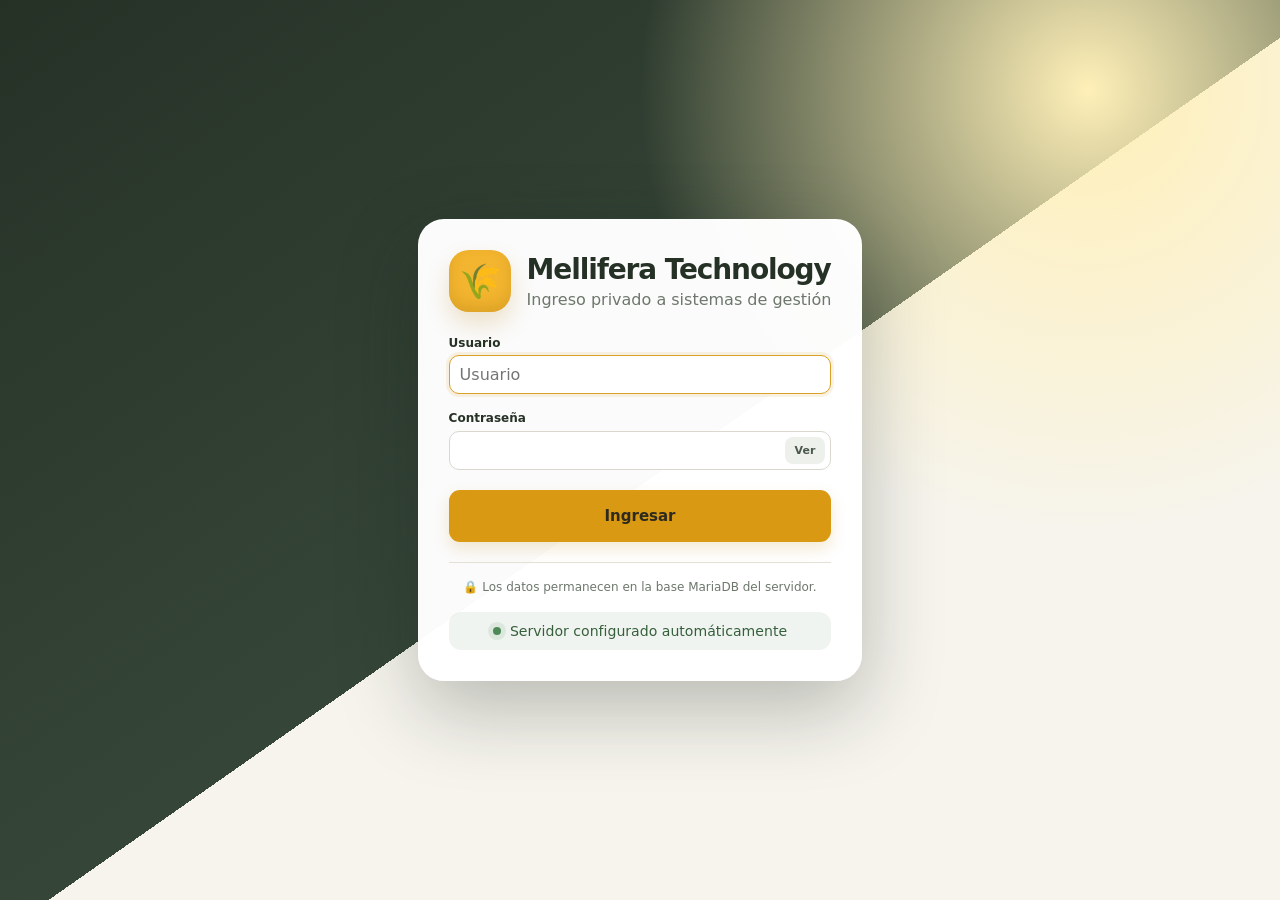
==== index.html @ 66a1eaef "Add files via upload" ====
<!doctype html>
<html lang="es">
<head>
    <meta charset="utf-8">
    <meta name="viewport" content="width=device-width, initial-scale=1">
    <meta name="theme-color" content="#263126">
    <title>Mellifera Technology · Gestión</title>
    <link rel="stylesheet" href="assets/css/app.css?v=24.5.1">
</head>
<body>
<div id="app" class="app-loading">
    <div><div class="auth-bee">🌾</div><strong>Abriendo sistema de gestión…</strong></div>
</div>
<div id="toast-stack" class="toast-stack" aria-live="polite"></div>
<script src="assets/js/config.js"></script>
<script src="assets/js/app.js?v=24.5.1"></script>
</body>
</html>
---- assets/css/app.css ----
:root {
    --bg: #f6f4ed;
    --surface: #ffffff;
    --surface-soft: #fbfaf6;
    --text: #263126;
    --muted: #6d776c;
    --line: #e4e1d7;
    --primary: #d99913;
    --primary-dark: #ad7408;
    --primary-soft: #fff4ce;
    --green: #397a52;
    --green-soft: #e9f7ee;
    --red: #c5473b;
    --red-soft: #fff0ee;
    --blue: #3976bd;
    --purple: #7856ad;
    --shadow: 0 14px 34px rgba(53, 53, 34, .08);
    --radius: 18px;
    --sidebar: 246px;
}
* { box-sizing: border-box; }
html { min-height: 100%; background: var(--bg); }
body { margin: 0; min-height: 100vh; color: var(--text); background: radial-gradient(circle at 90% 0%, #fff6d7 0, transparent 25rem), var(--bg); font-family: Inter, ui-sans-serif, system-ui, -apple-system, BlinkMacSystemFont, "Segoe UI", sans-serif; }
a { color: inherit; text-decoration: none; }
button, input, select, textarea { font: inherit; }
button { cursor: pointer; }
.app-shell { min-height: 100vh; display: grid; grid-template-columns: var(--sidebar) 1fr; }
.sidebar { position: fixed; inset: 0 auto 0 0; z-index: 30; width: var(--sidebar); padding: 22px 16px; display: flex; flex-direction: column; background: #263126; color: #fff; box-shadow: 8px 0 30px rgba(28, 35, 28, .12); }
.brand { display: flex; align-items: center; gap: 12px; padding: 8px 8px 22px; border-bottom: 1px solid rgba(255,255,255,.12); }
.brand-icon { display: grid; place-items: center; width: 46px; height: 46px; border-radius: 15px; background: #f3b52f; font-size: 25px; box-shadow: inset 0 -5px 12px rgba(128,81,0,.18); }
.brand strong, .brand small { display: block; }
.brand strong { font-size: 16px; }.brand small { color: #b8c4b7; margin-top: 2px; }
.nav-menu { display: grid; gap: 5px; margin-top: 22px; }
.nav-menu a { display: flex; align-items: center; gap: 12px; min-height: 45px; padding: 10px 12px; border-radius: 12px; color: #dce4dc; font-weight: 650; font-size: 14px; transition: .18s; }
.nav-menu a span { display: grid; place-items: center; width: 23px; font-size: 18px; }
.nav-menu a:hover { background: rgba(255,255,255,.08); color: #fff; transform: translateX(2px); }
.nav-menu a.active { background: #f3b52f; color: #2e321f; box-shadow: 0 8px 20px rgba(0,0,0,.15); }
.sidebar-footer { margin-top: auto; color: #9faa9f; font-size: 11px; line-height: 1.4; padding: 12px; border-top: 1px solid rgba(255,255,255,.1); }
.main-area { grid-column: 2; min-width: 0; }
.topbar { min-height: 88px; padding: 20px clamp(20px,4vw,48px); display: flex; align-items: center; gap: 18px; border-bottom: 1px solid rgba(215,210,195,.7); background: rgba(246,244,237,.8); backdrop-filter: blur(12px); position: sticky; top: 0; z-index: 20; }
.topbar h1 { margin: 0; font-size: clamp(22px,2vw,30px); letter-spacing: -.03em; }.topbar p { margin: 3px 0 0; color: var(--muted); font-size: 13px; }
.topbar-actions { margin-left: auto; display: flex; gap: 9px; }.menu-button { display: none; border: 0; background: transparent; font-size: 25px; }
.content { padding: 30px clamp(20px,4vw,48px) 60px; max-width: 1800px; margin: 0 auto; }
.btn { border: 0; border-radius: 11px; min-height: 40px; padding: 9px 15px; display: inline-flex; align-items: center; justify-content: center; gap: 7px; font-weight: 750; font-size: 13px; transition: .18s; white-space: nowrap; }
.btn:hover { transform: translateY(-1px); filter: brightness(.98); }.btn-primary { background: var(--primary); color: #2e2a1d; box-shadow: 0 7px 16px rgba(195,132,10,.18); }.btn-secondary { background: #edf0eb; color: #344035; }.btn-ghost { background: transparent; color: #536053; border: 1px solid var(--line); }.btn-danger { background: var(--red-soft); color: #a83228; }.btn-warning { background: #f6c744; color: #392d08; }.btn-small { min-height: 33px; padding: 6px 10px; font-size: 12px; }.btn-large { min-height: 52px; padding: 13px 22px; font-size: 15px; }.btn-block { width: 100%; }
.panel, .form-card { background: var(--surface); border: 1px solid var(--line); border-radius: var(--radius); box-shadow: var(--shadow); padding: 22px; }
.form-card.narrow { max-width: 760px; margin: 0 auto; }.panel-header { display: flex; justify-content: space-between; align-items: flex-start; gap: 16px; margin-bottom: 18px; }.panel-header h2 { margin: 0; font-size: 18px; }.panel-header p { margin: 4px 0 0; color: var(--muted); font-size: 12px; }
.alert { padding: 13px 15px; border-radius: 12px; margin-bottom: 18px; font-weight: 650; font-size: 13px; border: 1px solid transparent; }.alert-success { background: var(--green-soft); color: #22623c; border-color: #c7ead3; }.alert-danger { background: var(--red-soft); color: #9a3027; border-color: #f4cac5; }.alert-warning { background: #fff7dc; color: #785806; }
.balance-strip { display: flex; align-items: stretch; gap: 10px; margin-bottom: 22px; padding: 10px; border-radius: 17px; background: #263126; color: #fff; box-shadow: var(--shadow); }
.balance-strip-title { flex: 1; min-width: 220px; padding: 10px 14px; display: flex; justify-content: center; flex-direction: column; }.balance-strip-title span { font-size: 15px; font-weight: 800; }.balance-strip-title small { color: #b9c5b8; margin-top: 3px; }
.person-balance { min-width: 190px; padding: 9px 15px; border-radius: 12px; background: rgba(255,255,255,.09); display: grid; grid-template-columns: auto auto; gap: 2px 12px; align-content: center; }.person-balance strong { grid-row: 1 / span 2; align-self: center; }.person-balance span { font-size: 17px; font-weight: 850; text-align: right; }.person-balance small { color: #c5d0c4; text-align: right; }.person-balance.negative span { color: #ff9d91; }.person-balance.positive span { color: #a7e3b8; }
.dashboard-grid { display: grid; grid-template-columns: repeat(5,minmax(160px,1fr)); gap: 14px; margin-bottom: 22px; }.dashboard-card { min-height: 155px; background: var(--surface); border: 1px solid var(--line); border-radius: var(--radius); box-shadow: var(--shadow); padding: 19px; display: flex; gap: 15px; align-items: flex-start; transition: .18s; overflow: hidden; position: relative; }.dashboard-card::after { content: ''; position: absolute; width: 100px; height: 100px; border-radius: 50%; right: -42px; bottom: -55px; background: var(--card-soft); }.dashboard-card:hover { transform: translateY(-3px); border-color: var(--card-color); }.dashboard-card-icon { flex: 0 0 46px; height: 46px; border-radius: 14px; display: grid; place-items: center; background: var(--card-soft); color: var(--card-color); font-size: 24px; font-weight: 900; }.dashboard-card div:last-child { min-width: 0; }.dashboard-card span { display: block; font-weight: 800; font-size: 14px; }.dashboard-card strong { display: block; margin-top: 12px; font-size: 29px; line-height: 1; }.dashboard-card small { display: block; margin-top: 9px; color: var(--muted); font-size: 11px; line-height: 1.45; }.card-hives { --card-color:#b97511;--card-soft:#fff0c2;}.card-activities{--card-color:#3976bd;--card-soft:#e8f2ff}.card-materials{--card-color:#397a52;--card-soft:#e9f7ee}.card-purchases{--card-color:#7856ad;--card-soft:#f1ebff}.card-accounting{--card-color:#bd5260;--card-soft:#ffedf0}
.compact-list { display: grid; }.compact-item { min-height: 64px; display: grid; grid-template-columns: 12px minmax(180px,1fr) auto 90px; gap: 13px; align-items: center; padding: 10px 5px; border-top: 1px solid #eeeae0; }.compact-item:first-child { border-top: 0; }.compact-item:hover strong { color: var(--primary-dark); }.compact-item div strong,.compact-item div small { display: block; }.compact-item div small { color: var(--muted); margin-top: 3px; font-size: 11px; }.compact-item time { text-align: right; color: var(--muted); font-size: 12px; }.status-dot { width: 9px; height: 9px; border-radius: 50%; background: var(--dot-color, var(--status-color, #999)); }
.priority { border-radius: 999px; padding: 4px 8px; font-size: 10px; font-weight: 850; text-transform: uppercase; letter-spacing: .02em; }.priority-baja{background:#eef1ee;color:#637063}.priority-normal{background:#e9f2ff;color:#386ca8}.priority-alta{background:#fff2d8;color:#a26700}.priority-urgente{background:#ffebe8;color:#ba3428}
.filter-bar { background: var(--surface); border: 1px solid var(--line); padding: 10px; border-radius: 14px; display: flex; gap: 9px; margin-bottom: 20px; box-shadow: 0 5px 18px rgba(50,50,35,.04); }.filter-bar.compact { box-shadow: none; border: 0; padding: 0 0 15px; }.filter-bar select,.filter-bar input { min-height: 40px; }.search-field { flex: 1; min-width: 210px; display: flex; align-items: center; gap: 8px; background: #faf9f5; border: 1px solid var(--line); border-radius: 10px; padding: 0 10px; }.search-field input { width: 100%; border: 0; outline: 0; background: transparent; }
select,input,textarea { width: 100%; border: 1px solid #d9d7ce; border-radius: 10px; background: #fff; color: var(--text); padding: 9px 10px; outline: none; transition: .16s; }select:focus,input:focus,textarea:focus { border-color: #d9a127; box-shadow: 0 0 0 3px rgba(217,161,39,.13); }textarea { resize: vertical; }.field { display: grid; gap: 6px; }.field > span { font-weight: 750; font-size: 12px; }.field small { color: var(--muted); line-height: 1.4; }.form-grid { display: grid; gap: 15px; }.two-columns { grid-template-columns: repeat(2,minmax(0,1fr)); }.full { grid-column: 1/-1; }.form-actions { display: flex; gap: 9px; align-items: center; margin-top: 20px; flex-wrap: wrap; }.form-card hr,.panel hr { border: 0; border-top: 1px solid var(--line); margin: 22px 0; }
.card-grid { display: grid; grid-template-columns: repeat(auto-fill,minmax(280px,1fr)); gap: 16px; }.entity-card { background: var(--surface); border: 1px solid var(--line); border-radius: var(--radius); box-shadow: var(--shadow); padding: 20px; }.entity-card-top { display: flex; justify-content: space-between; align-items: center; }.hive-illustration { width: 48px; height: 48px; display: grid; place-items: center; border-radius: 15px; background: #fff2c7; color: #b27505; font-size: 29px; }.entity-card h2 { margin: 14px 0 12px; }.entity-meta { display: grid; gap: 6px; color: var(--muted); font-size: 12px; }.entity-counters { display: grid; grid-template-columns: repeat(3,1fr); gap: 7px; margin: 17px 0; }.entity-counters span { padding: 9px 5px; border-radius: 10px; background: var(--surface-soft); text-align: center; color: var(--muted); font-size: 10px; }.entity-counters strong { display: block; color: var(--text); font-size: 17px; }.entity-actions { display: flex; gap: 8px; }
.badge { display: inline-flex; align-items: center; width: fit-content; border-radius: 999px; padding: 5px 9px; font-size: 10px; font-weight: 850; }.status-activa,.badge-success,.material-disponible{background:var(--green-soft);color:#277046}.status-observacion,.badge-warning{background:#fff4cf;color:#906600}.status-inactiva,.material-reparacion{background:#eef0ed;color:#606a61}.status-baja,.badge-danger-soft{background:var(--red-soft);color:#ad392f}.material-en_uso{background:#e9f2ff;color:#376fae}
.hive-summary { display: flex; align-items: center; gap: 20px; margin-bottom: 18px; }.hive-big-icon { width: 72px; height: 72px; flex:0 0 72px; border-radius: 22px; background: #fff2c7; display:grid;place-items:center;font-size:42px;color:#b77c0e}.hive-summary-main { flex:1 }.hive-summary-main h2 { margin:8px 0 2px }.hive-summary-main p { margin:0;color:var(--muted);font-size:12px}.hive-summary-stat{min-width:125px;padding:12px;border-left:1px solid var(--line)}.hive-summary-stat small,.hive-summary-stat strong{display:block}.hive-summary-stat small{color:var(--muted);font-size:11px}.hive-summary-stat strong{font-size:25px;margin-top:4px}
.detail-grid { display:grid;grid-template-columns:repeat(3,minmax(0,1fr));gap:16px}.span-2{grid-column:span 2}.span-3{grid-column:span 3}.inline-entry-form{display:grid;grid-template-columns:140px 1fr auto;gap:9px;align-items:start;margin-bottom:18px}.timeline{display:grid}.timeline-item{display:grid;grid-template-columns:110px 1fr auto;gap:15px;padding:14px 0;border-top:1px solid #eeeae0}.timeline-date{font-weight:800;font-size:12px;color:#4f5c50}.timeline-content p{margin:0 0 5px;line-height:1.5}.timeline-content small{color:var(--muted)}.simple-list,.history-list{display:grid;gap:8px}.simple-list>div,.history-list a{display:flex;align-items:center;gap:10px;padding:10px;border-radius:10px;background:var(--surface-soft)}.history-list a{justify-content:space-between}.history-list small{color:var(--muted)}.upload-form{display:grid;grid-template-columns:1fr 1fr auto;gap:9px;margin-bottom:18px}.media-grid{display:grid;grid-template-columns:repeat(auto-fill,minmax(170px,1fr));gap:12px}.media-card{position:relative;border:1px solid var(--line);border-radius:13px;overflow:hidden;background:#fff}.media-card>a{display:block}.media-card img,.pdf-preview{width:100%;height:125px;object-fit:cover;background:#f2f0e8}.pdf-preview{display:grid;place-items:center;font-size:28px;font-weight:900;color:#b84d44}.media-card strong,.media-card small{display:block;padding:0 10px}.media-card strong{margin-top:9px;font-size:12px}.media-card small{color:var(--muted);margin:4px 0 10px;font-size:10px}.media-card form{position:absolute;top:5px;right:5px}
.summary-pills{display:flex;gap:10px;margin-bottom:18px;flex-wrap:wrap}.summary-pill{min-width:130px;background:var(--surface);border:1px solid var(--line);border-radius:14px;padding:12px 16px;display:flex;align-items:baseline;gap:8px;box-shadow:0 5px 15px rgba(40,40,30,.04)}.summary-pill strong{font-size:23px}.summary-pill span{color:var(--muted);font-weight:700;font-size:12px}.summary-pill.active{border-color:var(--primary);box-shadow:0 0 0 3px rgba(217,153,19,.12)}.split-layout{display:grid;grid-template-columns:340px minmax(0,1fr);gap:16px;align-items:start}.sticky-panel{position:sticky;top:108px}.table-wrap{overflow:auto}.data-table{width:100%;border-collapse:collapse;font-size:12px}.data-table th{text-align:left;color:var(--muted);font-size:10px;text-transform:uppercase;letter-spacing:.05em;padding:10px;border-bottom:1px solid var(--line);white-space:nowrap}.data-table td{padding:12px 10px;border-bottom:1px solid #eeeae0;vertical-align:middle}.data-table tbody tr:hover{background:#fcfbf7}.data-table td small{display:block;color:var(--muted);margin-top:3px}.row-actions{display:flex;gap:5px;justify-content:flex-end}.row-actions form{display:inline-flex}.cell-notes{max-width:290px;white-space:normal;line-height:1.4}.icon-button{border:0;width:31px;height:31px;border-radius:9px;background:#f0f1ed;display:inline-grid;place-items:center;font-weight:900;color:#556157}.icon-button.danger{background:var(--red-soft);color:#b63b31}.muted{color:var(--muted)}.empty-line{padding:13px 0;margin:0}.empty-state{text-align:center;padding:45px 20px}.empty-state>div{font-size:40px;color:#c89120}.empty-state h3{margin:10px 0 4px}.empty-state p{color:var(--muted);margin:0 0 16px}
.kanban-board{display:grid;grid-template-columns:repeat(3,minmax(270px,1fr));gap:14px;align-items:start;overflow-x:auto;padding-bottom:10px}.kanban-column{background:#ebe9e1;border-radius:17px;padding:10px;min-height:560px}.kanban-header{display:flex;align-items:center;justify-content:space-between;padding:7px 7px 13px}.kanban-header>div{display:flex;align-items:center;gap:8px}.kanban-header h2{font-size:14px;margin:0}.kanban-header strong{background:rgba(255,255,255,.8);padding:4px 8px;border-radius:999px;font-size:11px}.kanban-list{min-height:490px;display:grid;align-content:start;gap:9px;border-radius:12px}.kanban-list.drag-over{background:rgba(217,153,19,.10);outline:2px dashed rgba(217,153,19,.5)}.kanban-card{background:#fff;border-radius:13px;border:1px solid #dfddd5;border-left:4px solid #9da59d;padding:13px;box-shadow:0 5px 12px rgba(40,40,30,.06);cursor:grab}.kanban-card.dragging{opacity:.45;transform:rotate(1deg)}.priority-border-baja{border-left-color:#8d978e}.priority-border-normal{border-left-color:#4680c5}.priority-border-alta{border-left-color:#e1a624}.priority-border-urgente{border-left-color:#d54b3e}.kanban-card-top,.kanban-card-footer{display:flex;align-items:center;justify-content:space-between;gap:8px}.drag-handle{color:#9aa19a;font-weight:900}.label-chip{font-size:9px;font-weight:850;border-radius:999px;padding:4px 7px;background:color-mix(in srgb,var(--label-color) 16%,white);color:color-mix(in srgb,var(--label-color) 75%,#333)}.kanban-card h3{font-size:14px;line-height:1.3;margin:11px 0 7px}.kanban-card p{font-size:11px;color:var(--muted);line-height:1.45;margin:0 0 10px}.kanban-meta{display:flex;flex-wrap:wrap;gap:5px 9px;color:var(--muted);font-size:10px;margin-bottom:10px}.overdue{color:#bd3d32;font-weight:800}.kanban-card-footer{border-top:1px solid #eeeae0;padding-top:9px}.kanban-card-footer a{font-size:10px;color:#667167;font-weight:800}.toast{position:fixed;right:25px;bottom:25px;background:#253026;color:#fff;padding:12px 16px;border-radius:12px;box-shadow:var(--shadow);opacity:0;pointer-events:none;transform:translateY(12px);transition:.2s;z-index:100}.toast.show{opacity:1;transform:translateY(0)}.toast.error{background:#a63830}
.file-list{display:grid;gap:7px}.file-row{display:flex;align-items:center;gap:8px}.file-row>a{display:flex;align-items:center;gap:9px;flex:1;min-width:0;padding:8px;border-radius:10px;background:var(--surface-soft)}.file-row>a>span{width:32px;height:32px;border-radius:8px;background:#fff1e7;color:#b85335;display:grid;place-items:center;font-size:10px;font-weight:900}.file-row strong,.file-row small{display:block;overflow:hidden;text-overflow:ellipsis;white-space:nowrap}.file-row small{color:var(--muted);font-size:9px}.compact-timeline .timeline-item{grid-template-columns:145px 1fr}
.form-pop{margin-bottom:18px}.filter-row-simple{display:flex;gap:7px;align-items:center;margin-bottom:17px;color:var(--muted);font-size:12px}.chip{padding:6px 10px;border-radius:999px;background:#eceee9;font-weight:700}.chip.active{background:#263126;color:#fff}.purchase-card-grid{display:grid;grid-template-columns:repeat(auto-fill,minmax(390px,1fr));gap:16px}.purchase-card{background:#fff;border:1px solid var(--line);border-radius:var(--radius);box-shadow:var(--shadow);overflow:hidden}.purchase-card-main{display:grid;grid-template-columns:90px 1fr auto;gap:16px;padding:20px;align-items:center}.purchase-month{height:90px;border-radius:16px;background:#302f27;color:#fff;display:grid;place-items:center;align-content:center}.purchase-month span{color:#c7c7bd;font-size:11px}.purchase-month strong{font-size:16px;margin-top:4px}.purchase-title h2{font-size:17px;margin:8px 0 4px}.purchase-title p{margin:0;color:var(--muted);font-size:11px;line-height:1.4}.purchase-total{text-align:right}.purchase-total small,.purchase-total strong,.purchase-total span{display:block}.purchase-total small,.purchase-total span{color:var(--muted);font-size:10px}.purchase-total strong{font-size:18px;margin:5px 0}.purchase-progress{height:5px;background:#eeeae0}.purchase-progress div{height:100%;background:var(--green)}.purchase-card-footer{display:flex;justify-content:space-between;padding:11px 20px;font-size:11px;color:var(--muted)}.purchase-card-footer a{font-weight:800;color:#7856ad}.purchase-summary{display:flex;align-items:center;gap:25px;margin-bottom:18px}.purchase-summary>div:first-child{display:flex;align-items:center;gap:15px;flex:1}.purchase-summary-icon{width:56px;height:56px;border-radius:17px;background:#f1ebff;display:grid;place-items:center;font-size:25px}.purchase-summary h2{margin:2px 0}.purchase-summary p{margin:0;color:var(--muted)}.purchase-summary>div:not(:first-child){min-width:160px;border-left:1px solid var(--line);padding-left:20px}.purchase-summary small,.purchase-summary strong{display:block}.purchase-summary strong{font-size:20px;margin-top:4px}.calculated-total{padding:13px;border-radius:12px;background:#f8f5e8;display:flex;justify-content:space-between;align-items:center}.calculated-total small{color:var(--muted)}.calculated-total strong{font-size:17px}.checkbox-field{display:flex;align-items:center;gap:9px;font-weight:700;font-size:12px}.checkbox-field input{width:auto}.details-form{display:grid;gap:12px;padding-top:14px}.data-table tfoot td{font-weight:900;background:#faf8ef}.row-completed{opacity:.68}
.accounting-balances{margin-bottom:16px}.filter-panel{display:grid;grid-template-columns:1.2fr repeat(5,minmax(120px,.75fr)) auto;gap:10px;align-items:end;margin-bottom:15px;padding:15px}.filter-panel-title{align-self:center}.filter-panel-title strong,.filter-panel-title small{display:block}.filter-panel-title small{color:var(--muted);font-size:10px;margin-top:3px}.filter-panel .field{gap:4px}.filter-panel .field>span{font-size:10px}.filter-actions{display:flex;gap:6px}.accounting-summary-grid{display:grid;grid-template-columns:repeat(4,1fr);gap:12px;margin-bottom:16px}.accounting-summary-grid article{background:#fff;border:1px solid var(--line);border-radius:14px;padding:15px;box-shadow:0 5px 18px rgba(50,50,35,.04)}.accounting-summary-grid small,.accounting-summary-grid strong,.accounting-summary-grid span{display:block}.accounting-summary-grid small,.accounting-summary-grid span{color:var(--muted);font-size:10px}.accounting-summary-grid strong{font-size:19px;margin:5px 0}.income-text{color:#247047}.expense-text{color:#ba3f35}.accounting-usd{background:#eef5ff}.accounting-table{min-width:1050px}.file-link{color:#386fae;font-weight:800}.backup-hero{display:grid;grid-template-columns:100px 1fr auto;gap:22px;align-items:center;margin-bottom:16px}.backup-illustration{width:88px;height:88px;border-radius:25px;background:#fff2c7;color:#a96f05;display:grid;place-items:center;font-size:45px}.backup-hero h2{margin:0 0 6px}.backup-hero p{color:var(--muted)}.backup-hero ul{margin:10px 0 0;padding-left:18px;color:#596359;font-size:12px;line-height:1.7}.restore-panel{margin-bottom:16px}.warning-box{padding:11px 13px;border-radius:11px;background:#fff4d7;color:#765807;font-size:12px;margin-bottom:12px}.restore-form{display:flex;align-items:center;gap:10px}.backup-list{display:grid}.backup-row{display:grid;grid-template-columns:45px 1fr auto auto;align-items:center;gap:12px;padding:11px 0;border-top:1px solid #eeeae0}.backup-row:first-child{border-top:0}.backup-file-icon{width:42px;height:42px;border-radius:11px;background:#f0f1ed;display:grid;place-items:center;font-size:10px;font-weight:900}.backup-row strong,.backup-row small{display:block}.backup-row small{color:var(--muted);font-size:10px;margin-top:3px}
.install-page{display:grid;place-items:center;padding:25px}.install-card{width:min(480px,100%);background:#fff;border:1px solid var(--line);border-radius:24px;padding:30px;box-shadow:var(--shadow);text-align:center}.install-card h1{margin:8px 0}.install-card p{color:var(--muted)}.install-card .brand-mark{font-size:45px}.install-info{text-align:left;background:#f7f6f1;border-radius:12px;padding:13px;margin:20px 0;line-height:1.8;font-size:12px}
@media (max-width: 1300px){.dashboard-grid{grid-template-columns:repeat(3,1fr)}.filter-panel{grid-template-columns:repeat(4,1fr)}.filter-panel-title{grid-column:span 2}.filter-actions{grid-column:span 2}.kanban-board{grid-template-columns:repeat(4,300px)}}
@media (max-width: 980px){.app-shell{display:block}.sidebar{transform:translateX(-105%);transition:.22s}.sidebar.open{transform:translateX(0)}.main-area{width:100%}.menu-button{display:block}.topbar{padding:16px 20px}.content{padding:20px}.dashboard-grid{grid-template-columns:repeat(2,1fr)}.balance-strip{overflow-x:auto}.balance-strip-title{min-width:220px}.detail-grid{grid-template-columns:1fr}.span-2,.span-3{grid-column:auto}.split-layout{grid-template-columns:1fr}.sticky-panel{position:static}.filter-panel{grid-template-columns:repeat(2,1fr)}.filter-panel-title,.filter-actions{grid-column:span 2}.accounting-summary-grid{grid-template-columns:repeat(2,1fr)}.purchase-summary{align-items:flex-start;flex-wrap:wrap}.purchase-summary>div:first-child{flex-basis:100%}.backup-hero{grid-template-columns:80px 1fr}.backup-hero form{grid-column:1/-1}.topbar-actions{overflow:auto}.hive-summary{flex-wrap:wrap}.hive-summary-main{min-width:250px}}
@media (max-width: 640px){.topbar p{display:none}.content{padding:14px}.dashboard-grid{grid-template-columns:1fr}.dashboard-card{min-height:120px}.balance-strip-title{display:none}.person-balance{min-width:170px}.filter-bar{flex-wrap:wrap}.filter-bar>*{flex:1 1 150px}.card-grid,.purchase-card-grid{grid-template-columns:1fr}.two-columns{grid-template-columns:1fr}.full{grid-column:auto}.inline-entry-form,.upload-form{grid-template-columns:1fr}.timeline-item{grid-template-columns:1fr auto}.timeline-date{grid-column:1/-1}.compact-item{grid-template-columns:10px 1fr auto}.compact-item time{display:none}.entity-counters{grid-template-columns:repeat(3,1fr)}.purchase-card-main{grid-template-columns:70px 1fr}.purchase-total{grid-column:1/-1;text-align:left;display:flex;align-items:baseline;gap:8px}.purchase-month{height:70px}.filter-panel{grid-template-columns:1fr}.filter-panel-title,.filter-actions{grid-column:auto}.accounting-summary-grid{grid-template-columns:1fr 1fr}.backup-hero{grid-template-columns:1fr;text-align:center}.backup-illustration{margin:auto}.restore-form{align-items:stretch;flex-direction:column}.backup-row{grid-template-columns:42px 1fr auto}.backup-row .btn{grid-column:2}.hive-summary-stat{border-left:0;border-top:1px solid var(--line);flex:1}.topbar-actions .btn-ghost{display:none}}

/* Autenticación y sesión */
.auth-page{min-height:100vh;display:grid;place-items:center;padding:24px;background:radial-gradient(circle at 85% 10%,#fff0b8 0,transparent 28rem),linear-gradient(145deg,#263126 0,#354638 52%,#f6f4ed 52%)}
.auth-card{width:min(470px,100%);background:rgba(255,255,255,.98);border:1px solid rgba(255,255,255,.7);border-radius:26px;padding:30px;box-shadow:0 28px 80px rgba(23,34,24,.28)}
.install-auth-card{width:min(620px,100%)}
.auth-brand{display:flex;align-items:center;gap:16px;margin-bottom:24px}.auth-brand h1{margin:0;font-size:28px;letter-spacing:-.04em}.auth-brand p{margin:4px 0 0;color:var(--muted)}
.auth-bee{width:62px;height:62px;display:grid;place-items:center;border-radius:20px;background:#f3b52f;font-size:34px;box-shadow:inset 0 -7px 14px rgba(128,81,0,.18),0 12px 25px rgba(180,121,0,.2)}
.auth-form{display:grid;gap:16px}.auth-form .btn{margin-top:4px}.auth-security{margin-top:20px;padding-top:17px;border-top:1px solid var(--line);color:var(--muted);font-size:12px;text-align:center}
.password-input-wrap{position:relative}.password-input-wrap input{padding-right:62px}.password-toggle{position:absolute;right:6px;top:6px;bottom:6px;border:0;border-radius:8px;padding:0 10px;background:#eef0eb;color:#4b584c;font-weight:750;font-size:11px}
.password-help{display:block;color:var(--muted);font-size:11px;line-height:1.5}.user-password-box{padding:16px;border:1px solid var(--line);border-radius:15px;background:var(--surface-soft);display:grid;gap:12px}.user-password-box h2{margin:0;font-size:17px}
.sidebar-user{margin-top:auto;display:flex;align-items:center;gap:10px;padding:13px 10px;border-top:1px solid rgba(255,255,255,.1)}.sidebar-user strong,.sidebar-user a{display:block}.sidebar-user strong{font-size:13px}.sidebar-user a{font-size:11px;color:#bdc8bd;margin-top:2px}.sidebar-avatar,.user-chip span{display:grid;place-items:center;border-radius:50%;background:#f3b52f;color:#2d321f;font-weight:900}.sidebar-avatar{width:36px;height:36px}.sidebar-footer{margin-top:0}
.topbar-user-menu{display:flex;align-items:center;gap:8px;margin-left:4px}.user-chip{display:flex;align-items:center;gap:7px;padding:5px 9px 5px 5px;border:1px solid var(--line);border-radius:999px;background:#fff;font-size:12px;font-weight:750}.user-chip span{width:28px;height:28px}
.account-layout{max-width:1050px}.account-details{display:grid;gap:0;margin:0}.account-details>div{display:grid;grid-template-columns:150px 1fr;gap:15px;padding:13px 0;border-top:1px solid var(--line)}.account-details>div:first-child{border-top:0}.account-details dt{color:var(--muted);font-size:12px}.account-details dd{margin:0;font-weight:750}
@media(max-width:980px){.topbar-user-menu .user-chip{display:none}.topbar-user-menu{margin-left:0}.topbar-heading{min-width:0}.topbar-actions{margin-left:auto}.sidebar-user{margin-top:auto}}
@media(max-width:640px){.auth-page{padding:12px;background:#f6f4ed}.auth-card{padding:22px;border-radius:20px}.auth-brand h1{font-size:23px}.auth-bee{width:52px;height:52px;font-size:28px}.topbar-user-menu .btn{padding:6px 9px}.account-details>div{grid-template-columns:1fr;gap:4px}}

/* Adaptación estática para GitHub Pages: no altera los componentes originales. */
[hidden], .hidden { display: none !important; }
.app-loading { min-height: 65vh; display: grid; place-items: center; color: var(--muted); text-align: center; }
.app-loading .auth-bee { margin: 0 auto 14px; animation: bee-pulse 1.25s ease-in-out infinite; }
@keyframes bee-pulse { 50% { transform: translateY(-5px) rotate(-2deg); } }
.toast-stack { position: fixed; right: 22px; bottom: 22px; z-index: 1000; display: grid; gap: 10px; width: min(390px, calc(100vw - 28px)); }
.toast-message { background: #263126; color: #fff; border-radius: 13px; padding: 13px 16px; box-shadow: 0 18px 45px rgba(25,35,26,.25); font-size: 13px; font-weight: 700; opacity: 0; transform: translateY(8px); animation: toast-in .18s ease forwards; }
.toast-message.error { background: #a63d34; }
.toast-message.success { background: #397a52; }
@keyframes toast-in { to { opacity: 1; transform: translateY(0); } }
.server-config { margin-top: 16px; padding-top: 15px; border-top: 1px solid var(--line); }
.server-config summary { cursor: pointer; color: var(--muted); font-size: 12px; font-weight: 800; text-align: center; }
.server-config-form { display: grid; gap: 10px; margin-top: 12px; }
.server-config-form input { width: 100%; }
.connection-state { display: flex; align-items: center; justify-content: center; gap: 7px; margin-top: 12px; color: var(--muted); font-size: 11px; }
.connection-dot { width: 8px; height: 8px; border-radius: 50%; background: #d99913; }
.connection-dot.online { background: #397a52; }
.connection-dot.offline { background: #c5473b; }
.protected-image { background: #f0eee5; min-height: 170px; object-fit: cover; }
.inline-buttons { display: flex; gap: 8px; flex-wrap: wrap; }
.form-error { margin-top: -6px; color: var(--red); font-size: 12px; font-weight: 700; }
.api-offline-box { max-width: 700px; margin: 50px auto; }
.kanban-card.dragging { opacity: .48; }
.kanban-list.drag-over { outline: 2px dashed var(--primary); outline-offset: -6px; }
.file-button { border: 0; background: none; padding: 0; font: inherit; color: inherit; cursor: pointer; }
.file-button.file-link { color: var(--blue); font-weight: 800; }
.media-card .file-button { width: 100%; text-align: left; }
.small-muted { color: var(--muted); font-size: 11px; }
@media(max-width:640px){.toast-stack{right:14px;bottom:14px}.server-config{margin-top:12px}}


/* v4 · compras realizadas y kanban de tres columnas */
.kanban-board{grid-template-columns:repeat(3,minmax(280px,1fr))}
.purchase-kanban-card{cursor:default;border-left-color:#7856ad;background:linear-gradient(180deg,#fff 0%,#fbf8ff 100%)}
.purchase-kanban-card .purchase-label{--label-color:#7856ad;background:#f1ebff;color:#654392}
.purchase-card-symbol{font-size:19px;color:#7856ad;font-weight:900}
.purchase-list-section{margin-bottom:28px}.purchase-section-heading{display:flex;align-items:center;justify-content:space-between;gap:18px;margin:0 2px 13px}.purchase-section-heading h2{font-size:18px;margin:0 0 3px}.purchase-section-heading p{margin:0;color:var(--muted);font-size:11px}.purchase-section-heading>span{min-width:32px;height:32px;padding:0 9px;border-radius:999px;background:#eceee9;display:grid;place-items:center;font-size:12px;font-weight:900}.completed-section{padding-top:7px;border-top:1px solid var(--line)}
.purchase-card-completed{box-shadow:none;background:#fbfcfa}.purchase-card-completed .purchase-month{background:#396b4b}.purchase-card-completed .purchase-progress div{background:#4a8a5f}.purchase-card-completed .purchase-card-footer a{color:#397a52}
.purchase-complete-form{display:flex;align-items:center}.purchase-complete-form .btn{white-space:nowrap}.btn-success{background:#397a52;color:#fff;border-color:#397a52}.btn-success:hover{background:#2f6844}.btn:disabled{opacity:.45;cursor:not-allowed;transform:none!important}
.purchase-summary-completed{border-color:#bdd8c5;background:linear-gradient(120deg,#fff,#f4fbf6)}.purchase-completed-stamp strong{color:#397a52}.purchase-completed-stamp span{display:block;margin-top:5px;color:var(--muted);font-size:10px}.purchase-layout-completed{grid-template-columns:1fr}.purchase-readonly-panel{max-width:none}.closed-purchase-note{margin-top:14px;padding:13px 15px;border-radius:12px;background:#e9f7ee;color:#315f40;font-size:12px}.completed-delete-form{margin-top:16px}
@media (max-width:980px){.kanban-board{grid-template-columns:repeat(3,minmax(270px,1fr))}.purchase-complete-form{order:5}.purchase-summary>div:not(:first-child),.purchase-complete-form{flex:1 1 150px}}

/* v5 · Aplicación ganadera separada */
.livestock-app{--primary:#c88a22;--primary-dark:#9b6513;--primary-soft:#fff1d0}
.livestock-app .sidebar{background:#25362d}.livestock-app .nav-menu a.active{background:#d9a13d;color:#283022}.livestock-brand-icon{background:#d9a13d}
.livestock-dashboard-grid .card-cattle{--card-color:#8a5a31;--card-soft:#f5e7d8}.livestock-dashboard-grid .card-parcels{--card-color:#43825a;--card-soft:#e6f4ea}.livestock-dashboard-grid .card-climate{--card-color:#2d78aa;--card-soft:#e3f3fc}
.livestock-field-banner{position:relative;min-height:220px;overflow:hidden;padding:0;margin-bottom:22px;background:linear-gradient(120deg,#526b45,#89935e);color:#fff}.livestock-field-banner>img{position:absolute;inset:0;width:100%;height:100%;object-fit:cover}.livestock-field-banner::after{content:"";position:absolute;inset:0;background:linear-gradient(90deg,rgba(18,35,24,.84),rgba(18,35,24,.2))}.field-banner-placeholder{position:absolute;inset:0;display:grid;place-items:center;font-size:84px;opacity:.45}.field-banner-overlay{position:relative;z-index:2;min-height:220px;padding:34px;display:flex;flex-direction:column;justify-content:flex-end;align-items:flex-start}.field-banner-overlay small{text-transform:uppercase;letter-spacing:.12em;font-weight:850;color:#dfebd6}.field-banner-overlay h2{font-size:32px;margin:5px 0 15px;letter-spacing:-.03em}.field-banner-form{position:absolute;right:18px;bottom:18px;z-index:3;display:grid;grid-template-columns:minmax(160px,240px) minmax(140px,220px) auto;gap:8px;background:rgba(255,255,255,.92);padding:9px;border-radius:13px;color:var(--text);backdrop-filter:blur(7px)}.field-banner-form input{min-height:34px;padding:6px 8px;font-size:11px}
.parcel-card{padding:0;overflow:hidden}.parcel-cover{height:165px;position:relative;background:#edf3e7;display:grid;place-items:center;overflow:hidden}.parcel-cover img{width:100%;height:100%;object-fit:cover}.parcel-cover>div{font-size:52px}.parcel-cover .badge{position:absolute;right:12px;top:12px}.parcel-card-body{padding:18px}.rest-chip{margin:12px 0;padding:8px 10px;border-radius:9px;background:#eef7eb;color:#356343;font-size:11px;font-weight:750}.parcel-detail-hero{display:grid;grid-template-columns:280px minmax(250px,1fr) auto;gap:24px;align-items:center;padding:0;overflow:hidden}.parcel-detail-hero>img,.parcel-detail-placeholder{width:100%;height:240px;object-fit:cover;background:#ecf3e8;display:grid;place-items:center;font-size:70px}.parcel-detail-hero>div:nth-child(2){padding:24px 0}.parcel-detail-hero h2{font-size:28px;margin:8px 0}.parcel-detail-hero p{color:var(--muted);line-height:1.55}.parcel-detail-stats{display:grid;gap:10px;padding:22px}.parcel-detail-stats span{min-width:130px;padding:12px;border:1px solid var(--line);border-radius:12px;background:#fafbf8}.parcel-detail-stats small,.parcel-detail-stats strong{display:block}.parcel-detail-stats small{color:var(--muted);font-size:10px}.parcel-detail-stats strong{margin-top:4px;font-size:17px}
.cattle-illustration{width:52px;height:52px;display:grid;place-items:center;border-radius:16px;background:#f3e7da;font-size:28px}.cattle-name{margin:-8px 0 13px;color:var(--muted);font-weight:700}.cow-mini{font-size:19px}.cattle-summary .hive-big-icon{background:#f3e7da}.compact-entry{padding-bottom:18px;border-bottom:1px solid var(--line);margin-bottom:10px}.health-timeline .timeline-content>strong{display:block;margin-bottom:5px}.movement-list>div{padding:10px 0;border-top:1px solid var(--line)}.movement-list>div:first-child{border-top:0}.movement-list strong,.movement-list small{display:block}.movement-list small{color:var(--muted);margin-top:3px}
.rain-summary-grid{display:grid;grid-template-columns:repeat(4,1fr);gap:14px;margin-bottom:20px}.rain-summary-grid>div{background:#fff;border:1px solid var(--line);border-radius:16px;padding:18px;box-shadow:var(--shadow)}.rain-summary-grid span,.rain-summary-grid strong{display:block}.rain-summary-grid span{color:var(--muted);font-size:11px;font-weight:750}.rain-summary-grid strong{font-size:25px;margin-top:8px}.climate-layout{grid-template-columns:340px minmax(0,1fr)}.chart-scroll{overflow-x:auto}.rain-chart{width:100%;min-width:700px;height:auto}.rain-chart rect{fill:#4d9ac8}.rain-chart text{font-size:11px;fill:#44606e;font-weight:750}.rain-chart text.month{fill:#6d776c}.rain-chart line{stroke:#ccd7dc;stroke-width:2}.rain-history{display:grid;grid-template-columns:repeat(auto-fill,minmax(260px,1fr));gap:10px}.rain-history>div{display:grid;grid-template-columns:42px 1fr auto;gap:10px;align-items:center;padding:12px;border:1px solid var(--line);border-radius:12px;background:#fbfcfd}.rain-drop{width:38px;height:38px;border-radius:12px;background:#e5f4fc;display:grid;place-items:center;color:#2d78aa;font-size:20px}.rain-history strong,.rain-history small{display:block}.rain-history small{color:var(--muted);margin-top:3px;line-height:1.35}
.status-disponible,.status-activo{background:#e9f7ee;color:#397a52}.status-en_uso{background:#e8f2ff;color:#3976bd}.status-descanso,.status-retirado{background:#f2f0e8;color:#6d6a57}.status-problema,.status-muerto{background:#fff0ee;color:#c5473b}.status-vendido{background:#f1ebff;color:#7856ad}.card-cattle,.card-parcels,.card-climate{position:relative}
@media(max-width:1100px){.parcel-detail-hero{grid-template-columns:220px 1fr}.parcel-detail-stats{grid-column:1/-1;grid-template-columns:repeat(3,1fr);padding-top:0}.field-banner-form{position:relative;right:auto;bottom:auto;margin:0 18px 18px;grid-template-columns:1fr}.livestock-field-banner{padding-bottom:1px}.livestock-field-banner::after{bottom:92px}.climate-layout{grid-template-columns:1fr}.rain-summary-grid{grid-template-columns:repeat(2,1fr)}}
@media(max-width:640px){.field-banner-overlay{min-height:190px;padding:22px}.field-banner-overlay h2{font-size:25px}.field-banner-form{margin:0 12px 12px}.parcel-detail-hero{grid-template-columns:1fr}.parcel-detail-hero>img,.parcel-detail-placeholder{height:190px}.parcel-detail-hero>div:nth-child(2){padding:0 18px}.parcel-detail-stats{grid-template-columns:1fr 1fr;padding:18px}.rain-summary-grid{grid-template-columns:1fr 1fr}.rain-summary-grid>div{padding:14px}.rain-summary-grid strong{font-size:20px}.livestock-dashboard-grid{grid-template-columns:1fr}.rain-history{grid-template-columns:1fr}}

/* ============================================================
   Gestión Ganadera v6: categorías, sanidad y manejo de pasturas
   ============================================================ */
.livestock-loading-icon,.livestock-brand-icon,.livestock-animal-icon,.livestock-animal-card-icon,.livestock-profile-icon,.livestock-mini-icon{font-family:Georgia,"Times New Roman",serif;font-weight:800;line-height:1}
.livestock-animal-icon{font-size:32px!important}.livestock-animal-card-icon{font-size:34px!important;display:grid;place-items:center;width:52px;height:52px;border-radius:16px;background:#f3eadf;color:#79512e}.livestock-profile-icon{font-size:48px!important;color:#79512e;background:#f5ebdf}.livestock-mini-icon{font-size:22px!important;color:#79512e}
.livestock-dashboard-grid .card-categories{--card-color:#725b91;--card-soft:#efeafa}.livestock-dashboard-grid .card-health{--card-color:#b74747;--card-soft:#fbe9e9}.livestock-dashboard-grid{grid-template-columns:repeat(3,minmax(0,1fr))}
.animal-tags{display:flex;align-items:center;gap:7px;flex-wrap:wrap;margin:7px 0 13px}.category-pill{display:inline-flex;align-items:center;gap:6px;padding:4px 9px;border-radius:999px;background:color-mix(in srgb,var(--category-color,#64748b) 13%,white);border:1px solid color-mix(in srgb,var(--category-color,#64748b) 32%,white);color:color-mix(in srgb,var(--category-color,#64748b) 80%,#111827);font-size:11px;font-weight:850;line-height:1.25}.category-pill::before{content:"";width:7px;height:7px;border-radius:50%;background:var(--category-color,#64748b)}
.market-pill{display:inline-flex;padding:4px 9px;border-radius:999px;font-size:10px;font-weight:900;text-transform:uppercase;letter-spacing:.035em}.market-observacion{background:#fff5d8;color:#8a6012}.market-seleccionado{background:#fee2e2;color:#991b1b}.market-listo{background:#dcfce7;color:#166534}
.condition-inline{font-weight:900}.condition-inline.low{color:#b91c1c}.condition-inline.watch{color:#a16207}.condition-inline.good{color:#15803d}.condition-inline.unknown{color:var(--muted)}
.condition-score{display:inline-grid;place-items:center;min-width:46px;height:38px;padding:0 8px;border-radius:12px;font-weight:950;font-size:17px}.condition-score.low{background:#fee2e2;color:#b91c1c;border:1px solid #fecaca}.condition-score.watch{background:#fef3c7;color:#92400e;border:1px solid #fde68a}.condition-score.good{background:#dcfce7;color:#166534;border:1px solid #bbf7d0}.condition-score.unknown{background:#f1f5f9;color:#64748b}.has-condition-alert{border-color:#f1a8a8!important;box-shadow:0 11px 30px rgba(185,28,28,.08)}.condition-warning{margin:-7px 0 20px;border-left:5px solid #dc2626}.condition-stat em{display:block;font-size:10px;font-style:normal;color:var(--muted);margin-top:2px}
.condition-alert-grid{display:grid;grid-template-columns:repeat(3,minmax(0,1fr));gap:10px}.condition-alert-card{display:flex;align-items:center;gap:12px;padding:12px;border:1px solid #f0c4c4;background:#fffafa;border-radius:14px;color:inherit;text-decoration:none}.condition-alert-card:hover{border-color:#dc8787;transform:translateY(-1px)}.condition-alert-card div{min-width:0}.condition-alert-card strong,.condition-alert-card small{display:block}.condition-alert-card small{margin-top:3px;color:var(--muted);white-space:nowrap;overflow:hidden;text-overflow:ellipsis}
.category-layout{display:grid;grid-template-columns:minmax(0,1fr) 340px;gap:20px;align-items:start}.category-summary-line{display:flex;gap:12px;margin-bottom:14px}.category-summary-line span{background:#fff;border:1px solid var(--border);border-radius:13px;padding:10px 14px;color:var(--muted)}.category-summary-line strong{font-size:20px;color:var(--text);margin-right:5px}.category-card-grid{display:grid;grid-template-columns:repeat(2,minmax(0,1fr));gap:14px}.category-card{background:#fff;border:1px solid var(--border);border-top:5px solid var(--category-color);border-radius:18px;padding:17px;box-shadow:var(--shadow-soft)}.category-card-head{display:grid;grid-template-columns:auto 1fr auto;gap:11px;align-items:start}.category-color-dot{width:16px;height:16px;border-radius:50%;background:var(--category-color);margin-top:5px;box-shadow:0 0 0 5px color-mix(in srgb,var(--category-color) 15%,white)}.category-card h2{margin:0;font-size:18px}.category-card p{margin:4px 0 0;color:var(--muted);font-size:12px;line-height:1.45}.market-category-badge{background:#fee2e2;color:#991b1b;border-radius:999px;padding:4px 8px;font-size:9px;font-weight:900;text-transform:uppercase}.category-numbers{display:grid;grid-template-columns:repeat(3,1fr);gap:7px;margin:15px 0}.category-numbers span{background:#f8fafc;border-radius:10px;padding:8px;text-align:center;font-size:10px;color:var(--muted)}.category-numbers strong{display:block;color:var(--text);font-size:19px}.category-numbers .alert-number{background:#fff1f2;color:#b91c1c}.category-numbers .alert-number strong{color:#b91c1c}.checkbox-field{display:flex!important;flex-direction:row!important;align-items:center;gap:9px}.checkbox-field input{width:18px;height:18px}.checkbox-field span{margin:0!important}.form-section-title{margin:7px 0 14px;padding-bottom:10px;border-bottom:1px solid var(--border)}.form-section-title h2{margin:0;font-size:18px}.form-section-title p{margin:4px 0 0;color:var(--muted);font-size:12px}
.pasture-card-chip{padding:9px 11px;background:#edf8ef;border:1px solid #cfe8d3;border-radius:12px;margin:10px 0 12px;color:#27633b}.pasture-card-chip strong,.pasture-card-chip small{display:block}.pasture-card-chip small{margin-top:3px;color:#588065;font-size:10px}.pasture-card-chip.empty{background:#f8fafc;border-color:#e2e8f0;color:#64748b}.pasture-management-panel{background:linear-gradient(145deg,#fff,#f7fcf7)}.pasture-overview{display:grid;grid-template-columns:240px 1fr;gap:20px}.pasture-main{border-radius:16px;background:#eaf6ec;padding:18px}.pasture-main h3{margin:12px 0 4px;font-size:22px}.pasture-main p{margin:0;color:#587260}.pasture-stage{display:inline-flex;padding:5px 10px;border-radius:999px;background:#d7ebda;color:#2e6338;font-size:10px;font-weight:900;text-transform:uppercase}.stage-floracion{background:#fce7f3;color:#9d174d}.stage-pastoreo{background:#fef3c7;color:#92400e}.stage-degradada{background:#fee2e2;color:#991b1b}.stage-descanso,.stage-recuperacion{background:#dbeafe;color:#1e40af}.pasture-overview dl{display:grid;grid-template-columns:repeat(3,minmax(0,1fr));gap:10px;margin:0}.pasture-overview dl div{background:#fff;border:1px solid var(--border);border-radius:12px;padding:11px}.pasture-overview dt{font-size:9px;text-transform:uppercase;color:var(--muted);font-weight:850}.pasture-overview dd{margin:5px 0 0;font-weight:800}.pasture-notes{margin-top:14px;padding:13px;border-left:4px solid #69a675;background:#f4faf5;border-radius:0 12px 12px 0;color:#365a3f}
.health-summary-grid{display:grid;grid-template-columns:repeat(5,minmax(0,1fr));gap:12px;margin-bottom:18px}.health-summary-grid>div{background:#fff;border:1px solid var(--border);border-radius:16px;padding:15px;box-shadow:var(--shadow-soft)}.health-summary-grid span,.health-summary-grid strong,.health-summary-grid small{display:block}.health-summary-grid span{font-size:10px;text-transform:uppercase;color:var(--muted);font-weight:850}.health-summary-grid strong{font-size:25px;margin-top:6px}.health-summary-grid .negative{border-color:#fecaca;background:#fff7f7}.health-action-grid{display:grid;grid-template-columns:minmax(0,1.4fr) minmax(300px,.6fr);gap:18px;margin-bottom:18px}.nested-grid{padding:0!important}.health-selected-area{grid-column:1/-1}.health-selected-area[hidden]{display:none}.field-caption{display:block;font-size:10px;text-transform:uppercase;font-weight:850;color:var(--muted);margin-bottom:7px}.selection-grid{display:grid;grid-template-columns:repeat(3,minmax(0,1fr));gap:10px}.compact-selection{max-height:320px;overflow:auto;padding:3px}.animal-selection-card,.category-selection-card{position:relative;display:flex;flex-direction:column;gap:5px;border:1px solid var(--border);background:#fff;border-radius:14px;padding:13px;cursor:pointer;transition:.18s}.animal-selection-card:hover,.category-selection-card:hover{border-color:var(--primary);transform:translateY(-1px)}.animal-selection-card input,.category-selection-card input{position:absolute;opacity:0;pointer-events:none}.selection-check{position:absolute;right:9px;top:9px;width:22px;height:22px;border-radius:50%;border:2px solid #d8dee8;color:transparent;display:grid;place-items:center;font-size:11px}.animal-selection-card:has(input:checked),.category-selection-card:has(input:checked){border-color:var(--primary);background:var(--primary-soft);box-shadow:0 0 0 2px color-mix(in srgb,var(--primary) 15%,transparent)}.animal-selection-card:has(input:checked) .selection-check,.category-selection-card:has(input:checked) .selection-check{background:var(--primary);border-color:var(--primary);color:#fff}.animal-selection-card strong,.animal-selection-card small,.category-selection-card strong,.category-selection-card small{display:block}.animal-selection-card small,.category-selection-card small{color:var(--muted);font-size:10px}.animal-selection-card.already-here{opacity:.6;cursor:not-allowed;background:#f8fafc}.animal-selection-card .condition-score{position:absolute;right:8px;bottom:8px;min-width:36px;height:29px;font-size:13px}.category-selection-card{border-top:4px solid var(--category-color)}
.health-record-list{display:flex;flex-direction:column;gap:9px}.health-record-list article{display:grid;grid-template-columns:115px 1fr 115px;gap:13px;align-items:start;border:1px solid var(--border);border-radius:14px;padding:13px;background:#fff}.health-record-type{display:inline-flex;align-items:center;justify-content:center;min-height:34px;border-radius:10px;background:#f1f5f9;font-size:10px;font-weight:900;text-transform:uppercase;text-align:center;padding:6px}.type-vacunacion{background:#fce7f3;color:#9d174d}.type-tratamiento,.type-desparasitacion{background:#fef3c7;color:#92400e}.type-enfermedad{background:#fee2e2;color:#991b1b}.type-control,.type-revision_reproductiva{background:#dbeafe;color:#1e40af}.type-parto,.type-servicio{background:#ede9fe;color:#6d28d9}.health-record-list article>div:nth-child(2) strong,.health-record-list article>div:nth-child(2) small{display:block}.health-record-list article p{margin:5px 0;color:#334155;font-size:12px}.health-record-next{text-align:right}.health-record-next small,.health-record-next strong{display:block}.health-record-next strong{margin:3px 0 7px}.compact-health-list article{grid-template-columns:100px 1fr 105px}.health-inline-form{display:grid;grid-template-columns:130px 150px minmax(190px,1fr) 150px 100px 135px auto;gap:7px;margin-bottom:14px}.health-inline-form input,.health-inline-form select{min-width:0}.batch-list{display:grid;grid-template-columns:repeat(2,minmax(0,1fr));gap:10px}.batch-list>div{display:grid;grid-template-columns:40px 1fr;gap:10px;border:1px solid var(--border);border-radius:13px;padding:12px}.batch-icon{width:38px;height:38px;border-radius:12px;background:#f3e8e8;color:#a43e3e;display:grid;place-items:center;font-weight:950}.batch-list strong,.batch-list small{display:block}.batch-list small{color:var(--muted);margin-top:2px}.batch-list p{margin:5px 0 0;font-size:11px}.condition-entry-layout{display:grid;grid-template-columns:280px 1fr;gap:15px}.condition-history{display:flex;flex-direction:column;gap:7px;max-height:290px;overflow:auto}.condition-history>div{display:grid;grid-template-columns:48px 1fr auto;gap:9px;align-items:center;border-bottom:1px solid var(--border);padding:7px}.condition-history strong,.condition-history small{display:block}.condition-history small{color:var(--muted)}.condition-alert-label{font-size:9px;text-transform:uppercase;color:#b91c1c}.health-filter{grid-template-columns:1.2fr repeat(4,minmax(130px,1fr)) auto}
.parcel-assignment{padding:0;overflow:hidden}.assignment-mode-tabs{display:flex;border-bottom:1px solid var(--border);background:#f8fafc}.assignment-mode-tabs a{padding:15px 20px;text-decoration:none;color:var(--muted);font-weight:850;border-bottom:3px solid transparent}.assignment-mode-tabs a.active{color:var(--primary-dark);border-color:var(--primary);background:#fff}.parcel-assignment form{padding:20px}.category-selection-grid{grid-template-columns:repeat(3,minmax(0,1fr))}.animal-parcel-selection{grid-template-columns:repeat(4,minmax(0,1fr));max-height:520px;overflow:auto;padding:3px}.assignment-footer{display:flex;gap:10px;align-items:end;border-top:1px solid var(--border);margin-top:18px;padding-top:16px}.assignment-footer .grow{flex:1}.assignment-footer .field{margin:0}
.livestock-cattle-filters{grid-template-columns:minmax(220px,1.3fr) repeat(4,minmax(130px,.7fr)) auto auto auto}.check-filter{display:flex;align-items:center;gap:6px;font-size:11px;white-space:nowrap}.check-filter input{width:17px;height:17px}.cattle-card .category-pill{max-width:100%;overflow:hidden;text-overflow:ellipsis}.general-notes{margin-top:13px;padding:12px;background:#f8fafc;border-radius:12px;color:#475569}.section-subtitle{font-size:13px;margin:15px 0 7px;color:var(--muted)}
.livestock-accounting-summary{margin-bottom:16px}.accounting-entry-panel{margin-bottom:18px}.accounting-quick-form{display:grid;grid-template-columns:130px 130px minmax(180px,1fr) 150px 150px minmax(180px,1fr) minmax(180px,1fr) auto;gap:10px;align-items:end}.accounting-quick-form .field{margin:0}.accounting-save{min-height:42px}.accounting-history-panel{padding-top:8px}.livestock-accounting-table td:nth-child(2) strong{display:block;margin-top:5px;font-size:11px}.livestock-accounting-table td:nth-child(5) small{display:block;color:var(--muted);margin-top:3px}

@media(max-width:1250px){.livestock-dashboard-grid{grid-template-columns:repeat(2,minmax(0,1fr))}.category-layout{grid-template-columns:1fr}.category-layout>.sticky-panel{position:static}.health-summary-grid{grid-template-columns:repeat(3,1fr)}.health-action-grid{grid-template-columns:1fr}.animal-parcel-selection{grid-template-columns:repeat(3,1fr)}.accounting-quick-form{grid-template-columns:repeat(4,minmax(0,1fr))}.accounting-description,.accounting-receipt{grid-column:span 2}.accounting-save{grid-column:span 4}.health-inline-form{grid-template-columns:repeat(3,minmax(0,1fr))}.health-inline-form button{grid-column:span 3}.livestock-cattle-filters{grid-template-columns:repeat(3,minmax(0,1fr))}.livestock-cattle-filters .search-field{grid-column:span 2}}
@media(max-width:900px){.condition-alert-grid,.category-card-grid,.selection-grid,.category-selection-grid,.batch-list{grid-template-columns:1fr 1fr}.pasture-overview{grid-template-columns:1fr}.pasture-overview dl{grid-template-columns:repeat(2,1fr)}.health-record-list article{grid-template-columns:90px 1fr}.health-record-next{grid-column:2;text-align:left;display:flex;align-items:center;gap:8px}.animal-parcel-selection{grid-template-columns:repeat(2,1fr)}.assignment-footer{flex-wrap:wrap}.assignment-footer .grow{flex-basis:100%}.condition-entry-layout{grid-template-columns:1fr}.health-filter{grid-template-columns:repeat(2,1fr)}.health-filter .filter-panel-title{grid-column:1/-1}}
@media(max-width:640px){.condition-alert-grid,.category-card-grid,.selection-grid,.category-selection-grid,.batch-list,.animal-parcel-selection{grid-template-columns:1fr}.health-summary-grid{grid-template-columns:1fr 1fr}.category-summary-line{flex-direction:column}.pasture-overview dl{grid-template-columns:1fr}.health-record-list article{grid-template-columns:1fr}.health-record-next{grid-column:auto}.health-inline-form,.accounting-quick-form,.livestock-cattle-filters{grid-template-columns:1fr}.health-inline-form button,.accounting-description,.accounting-receipt,.accounting-save,.livestock-cattle-filters .search-field{grid-column:auto}.assignment-footer{display:grid;grid-template-columns:1fr}.livestock-dashboard-grid{grid-template-columns:1fr}}
.livestock-app .sidebar{overflow-y:auto}.livestock-app .nav-menu{padding-bottom:12px}

/* Gestión Ganadera v7 */
.health-overdue-banner{display:flex;align-items:center;gap:16px;padding:16px 20px;margin:0 0 20px;border:1px solid #fecaca;background:#fff7f7;border-radius:18px;box-shadow:0 10px 24px rgba(127,29,29,.07)}
.health-overdue-banner .health-overdue-icon{display:grid;place-items:center;width:42px;height:42px;border-radius:14px;background:#dc2626;color:#fff;font-size:24px;font-weight:900}
.health-overdue-banner div:nth-child(2){display:flex;flex-direction:column;gap:2px;flex:1}.health-overdue-banner strong{color:#991b1b;font-size:17px}.health-overdue-banner span{color:#7f1d1d;font-size:13px}
.overdue-controls-grid{display:grid;grid-template-columns:repeat(auto-fit,minmax(260px,1fr));gap:12px}.overdue-controls-grid>a{display:flex;align-items:center;gap:14px;padding:14px;border:1px solid #fee2e2;border-radius:14px;background:#fffafa;color:inherit;text-decoration:none}.overdue-controls-grid>a:hover{border-color:#fca5a5;transform:translateY(-1px)}
.overdue-date{min-width:82px;padding:7px 9px;border-radius:10px;background:#fee2e2;color:#991b1b;font-weight:800;text-align:center}.overdue-controls-grid div{display:flex;flex-direction:column;gap:4px}.overdue-controls-grid small{color:var(--muted)}
.cattle-profile-hero{display:grid;grid-template-columns:minmax(220px,330px) minmax(220px,1fr);gap:24px;overflow:hidden;padding:0}.cattle-profile-cover{min-height:230px;background:#e7eee7;display:grid;place-items:center;font-size:72px;color:#607060}.cattle-profile-cover img{width:100%;height:100%;min-height:230px;object-fit:cover;display:block}.cattle-profile-main{padding:28px 28px 8px 0;align-self:center}.cattle-profile-main h2{font-size:30px;margin:0 0 14px}.cattle-profile-stats{grid-column:2;display:grid;grid-template-columns:repeat(4,minmax(120px,1fr));gap:12px;padding:0 28px 28px 0}.cattle-profile-stats>span{display:flex;flex-direction:column;gap:5px;padding:13px;border:1px solid var(--border);border-radius:14px;background:#fff}.cattle-profile-stats small{color:var(--muted)}.cattle-profile-stats strong{font-size:16px}
.characteristics-layout{display:grid;grid-template-columns:minmax(260px,360px) 1fr;gap:22px}.characteristics-history{display:grid;gap:10px;max-height:460px;overflow:auto;padding-right:4px}.characteristics-history article{border:1px solid var(--border);border-radius:14px;padding:13px;background:#fff}.characteristics-history article>time{font-size:12px;color:var(--muted);font-weight:700}.characteristics-history article>div{display:grid;grid-template-columns:1fr 1fr;gap:10px;margin-top:8px}.characteristics-history article span{display:flex;flex-direction:column;gap:3px;padding:8px 10px;background:#f8faf8;border-radius:10px}.characteristics-history p{margin:9px 0 0;color:var(--muted);font-size:13px}
.photo-grid article.is-cover-photo{border-color:#86a886;box-shadow:0 0 0 2px rgba(72,112,72,.12)}.cover-photo-badge{display:inline-flex;align-self:flex-start;padding:4px 8px;border-radius:999px;background:#e6f2e6;color:#315f31;font-size:11px;font-weight:800}
.pasture-record-grid{display:grid;grid-template-columns:repeat(auto-fit,minmax(250px,1fr));gap:14px}.pasture-record-card{border:1px solid var(--border);border-radius:16px;padding:15px;background:#fff;box-shadow:0 8px 20px rgba(38,49,38,.04)}.pasture-record-card.condition-mala{border-color:#fca5a5}.pasture-record-card.condition-regular{border-color:#fcd34d}.pasture-record-head{display:flex;gap:11px;align-items:flex-start;margin-bottom:12px}.pasture-record-head h3{margin:2px 0 4px;font-size:18px}.pasture-record-head p{margin:0;color:var(--muted);font-size:13px}.pasture-record-card dl{display:grid;grid-template-columns:1fr 1fr;gap:8px;margin:0}.pasture-record-card dl div{padding:8px;background:#f8faf8;border-radius:10px}.pasture-record-card dt{font-size:11px;color:var(--muted)}.pasture-record-card dd{margin:3px 0 0;font-size:13px;font-weight:700}.pasture-record-notes{font-size:13px;color:var(--muted);border-top:1px solid var(--border);padding-top:10px}.fixed-category-grid{grid-template-columns:repeat(auto-fit,minmax(240px,1fr))}.compact-animal-form{max-width:850px}.field span small{font-weight:400;color:var(--muted)}
@media(max-width:900px){.cattle-profile-hero{grid-template-columns:1fr}.cattle-profile-cover{min-height:210px}.cattle-profile-main{padding:0 20px}.cattle-profile-stats{grid-column:1;grid-template-columns:repeat(2,1fr);padding:0 20px 20px}.characteristics-layout{grid-template-columns:1fr}}
@media(max-width:600px){.health-overdue-banner{align-items:flex-start;flex-wrap:wrap}.health-overdue-banner .btn{width:100%}.cattle-profile-stats{grid-template-columns:1fr}.pasture-record-card dl{grid-template-columns:1fr}.characteristics-history article>div{grid-template-columns:1fr}}

/* =========================================================
   Mellifera Technology v8 · Pulido visual + banners
   ========================================================= */
:root{
    --motion-spring:cubic-bezier(.22,1,.36,1);
    --motion-soft:cubic-bezier(.4,0,.2,1);
}
.content.page-enter{animation:page-enter .42s var(--motion-spring) both}
@keyframes page-enter{from{opacity:0;transform:translateY(9px)}to{opacity:1;transform:none}}
@keyframes gentle-float{0%,100%{transform:translateY(0)}50%{transform:translateY(-3px)}}
@keyframes ripple-out{from{transform:scale(0);opacity:.28}to{transform:scale(1);opacity:0}}
@keyframes panel-pop{from{opacity:0;transform:translateY(12px) scale(.99)}to{opacity:1;transform:none}}

.btn,.icon-button,.dashboard-card,.entity-card,.kanban-card,.parcel-card,.cattle-card{position:relative;overflow:hidden;isolation:isolate}
.ui-ripple{position:absolute;border-radius:999px;background:rgba(255,255,255,.58);pointer-events:none;z-index:8;animation:ripple-out .58s ease-out forwards}
.btn-ghost .ui-ripple,.btn-secondary .ui-ripple,.dashboard-card .ui-ripple,.entity-card .ui-ripple{background:rgba(62,82,65,.13)}
.btn:active,.icon-button:active{transform:translateY(1px) scale(.975)}
.dashboard-card,.entity-card,.panel,.form-card,.kanban-card,.parcel-card,.cattle-card{transition:transform .25s var(--motion-spring),box-shadow .25s var(--motion-soft),border-color .25s var(--motion-soft)}
.animated-panel{animation:panel-pop .42s var(--motion-spring) both}
.detail-grid>.animated-panel:nth-child(2){animation-delay:.04s}.detail-grid>.animated-panel:nth-child(3){animation-delay:.08s}.detail-grid>.animated-panel:nth-child(4){animation-delay:.12s}.detail-grid>.animated-panel:nth-child(5){animation-delay:.16s}
.panel:hover,.form-card:hover{box-shadow:0 14px 38px rgba(45,57,45,.075)}
.compact-item,.simple-list>div,.history-list a,.timeline-item,.backup-row{transition:background .2s ease,transform .2s var(--motion-spring)}
.compact-item:hover,.simple-list>div:hover,.history-list a:hover{transform:translateX(3px);background:#f4f5ef}

.toast-message{display:flex;align-items:center;gap:10px;opacity:0;transform:translateY(12px) scale(.96);animation:none;transition:opacity .22s ease,transform .3s var(--motion-spring);padding-left:14px;border:1px solid rgba(255,255,255,.15)}
.toast-message::before{content:'✓';width:25px;height:25px;border-radius:50%;display:grid;place-items:center;background:rgba(255,255,255,.16);font-size:13px;flex:0 0 25px}
.toast-message.error::before{content:'!'}
.toast-message.is-visible{opacity:1;transform:none}
.toast-message.is-leaving{opacity:0;transform:translateX(16px) scale(.97)}

/* Banner configurable del inicio apícola */
.apiculture-hero-banner{position:relative;min-height:285px;padding:0;overflow:hidden;margin-bottom:18px;background:linear-gradient(135deg,#5b6f46,#d8a935 72%,#f1ca68);border-color:rgba(109,91,33,.16)}
.apiculture-hero-banner>img{position:absolute;inset:0;width:100%;height:100%;object-fit:cover;filter:saturate(.98) contrast(.98)}
.apiculture-hero-banner.has-photo::after{content:'';position:absolute;inset:0;background:linear-gradient(90deg,rgba(27,35,23,.82),rgba(35,40,24,.35) 55%,rgba(25,28,18,.12));pointer-events:none}
.apiculture-hero-placeholder{position:absolute;inset:0;display:grid;place-content:center;text-align:center;color:#fff;background:radial-gradient(circle at 78% 30%,rgba(255,239,174,.34),transparent 30%),linear-gradient(135deg,#536842,#c99019)}
.apiculture-hero-placeholder span{font-size:52px;animation:gentle-float 3s ease-in-out infinite}.apiculture-hero-placeholder strong{font-size:23px;margin-top:5px}.apiculture-hero-placeholder small{opacity:.8;margin-top:5px}
.apiculture-hero-overlay{position:relative;z-index:2;min-height:285px;padding:28px;display:flex;align-items:flex-end;justify-content:space-between;gap:25px;color:#fff}
.apiculture-hero-overlay h2{font-size:31px;margin:7px 0 5px;text-shadow:0 3px 18px rgba(0,0,0,.25)}.apiculture-hero-overlay p{margin:0;max-width:520px;opacity:.86}.eyebrow{font-size:10px;letter-spacing:.18em;font-weight:900;opacity:.75}
.hero-upload-form{width:min(520px,52%);display:grid;grid-template-columns:minmax(160px,1fr) minmax(150px,1fr) auto auto;gap:8px;align-items:center;padding:10px;border-radius:16px;background:rgba(255,255,255,.9);backdrop-filter:blur(13px);box-shadow:0 15px 38px rgba(0,0,0,.18)}
.hero-upload-form input{min-width:0;background:#fff}.hero-upload-form .btn{min-height:39px}

/* Tarjetas y banner de colmenas */
.hive-visual-card{padding:0;overflow:hidden}.hive-visual-card:hover{transform:translateY(-5px);box-shadow:0 19px 45px rgba(53,51,31,.12)}
.hive-card-cover{height:145px;position:relative;background:linear-gradient(135deg,#fff2c7,#e4b84c);overflow:hidden}.hive-card-cover>img{width:100%;height:100%;object-fit:cover;transition:transform .5s var(--motion-spring)}.hive-visual-card:hover .hive-card-cover>img{transform:scale(1.045)}
.hive-card-cover::after{content:'';position:absolute;inset:0;background:linear-gradient(to top,rgba(37,36,23,.34),transparent 65%);pointer-events:none}.hive-card-cover .badge{position:absolute;right:12px;top:12px;z-index:2;box-shadow:0 5px 15px rgba(0,0,0,.15)}
.hive-card-placeholder{height:100%;display:grid;place-content:center;text-align:center;color:#986509}.hive-card-placeholder span{font-size:50px;line-height:1}.hive-card-placeholder small{margin-top:6px;font-weight:800;opacity:.7}
.hive-card-body{padding:18px 20px 20px}.hive-card-body h2{margin-top:0}
.hive-profile-hero{position:relative;min-height:245px;padding:0;overflow:hidden;margin-bottom:18px;background:linear-gradient(135deg,#fff1be,#b97a0f)}
.hive-profile-hero>img{position:absolute;inset:0;width:100%;height:100%;object-fit:cover}.hive-profile-shade{position:absolute;inset:0;background:linear-gradient(90deg,rgba(28,31,20,.86),rgba(38,42,24,.56) 55%,rgba(31,34,20,.34));z-index:1}.hive-profile-placeholder{position:absolute;inset:0;display:grid;place-items:center;font-size:95px;color:#99660c;opacity:.4}
.hive-profile-content{position:relative;z-index:2;min-height:245px;color:#fff;padding:25px;display:flex;align-items:flex-end;gap:18px}.hive-profile-content .hive-summary-main{align-self:flex-end}.hive-profile-content .hive-summary-main h2{font-size:31px;text-shadow:0 4px 18px rgba(0,0,0,.25)}.hive-profile-content .hive-summary-main p{color:rgba(255,255,255,.76)}
.hive-profile-content .hive-summary-stat{border-left-color:rgba(255,255,255,.27);background:rgba(25,29,17,.28);backdrop-filter:blur(6px);border-radius:13px;padding:13px 15px;color:#fff}.hive-profile-content .hive-summary-stat small{color:rgba(255,255,255,.72)}
.queen-stat-button{border:0;text-align:left;cursor:pointer;font-family:inherit}.queen-stat-button span{display:block;margin-top:4px;font-size:10px;color:#ffe58d;font-weight:800}.queen-stat-button:hover{transform:translateY(-3px);background:rgba(25,29,17,.48)}

/* Historial de reinas */
.queen-history-panel{margin-bottom:18px;border-color:#ead7a2;background:linear-gradient(145deg,#fffdf7,#fff8e8);animation:panel-pop .38s var(--motion-spring) both}
.queen-entry-form{display:grid;grid-template-columns:160px 180px 1fr auto;gap:10px;align-items:end;margin-bottom:18px}.queen-entry-form .queen-notes{min-width:220px}
.queen-timeline{display:grid;gap:10px;position:relative}.queen-timeline::before{content:'';position:absolute;left:28px;top:25px;bottom:25px;width:2px;background:linear-gradient(#d7a426,#eadfbe)}
.queen-history-item{position:relative;display:grid;grid-template-columns:58px 1fr auto;gap:15px;align-items:center;padding:13px;border:1px solid #eee3c8;border-radius:14px;background:#fff;transition:.22s var(--motion-spring)}.queen-history-item:hover{transform:translateX(4px);box-shadow:0 10px 28px rgba(87,66,17,.08)}.queen-history-item.current{border-color:#d8a72b;background:#fffaf0}
.queen-year-medal{position:relative;z-index:1;width:56px;height:56px;border-radius:17px;display:grid;place-items:center;background:#f5e4a7;color:#705009;font-weight:900;font-size:16px;box-shadow:0 6px 15px rgba(125,91,13,.12)}.queen-history-item.current .queen-year-medal{background:#d6a32a;color:#fff}
.queen-history-item strong,.queen-history-item span,.queen-history-item small{display:block}.queen-history-item span{font-size:12px;color:var(--muted);margin-top:2px}.queen-history-item p{margin:6px 0 2px;font-size:12px}.queen-history-item small{font-size:10px;color:#999687}
.queen-edit-hint{align-content:start}.queen-edit-link{border:1px solid #e8d9ad;border-radius:11px;background:#fffaf0;padding:11px;transition:.2s}.queen-edit-link strong,.queen-edit-link small{display:block}.queen-edit-link small{margin-top:3px;color:var(--muted)}.queen-edit-link:hover{transform:translateY(-2px);border-color:#d9a628}

/* Galería con selección de portada */
.media-card{transition:transform .24s var(--motion-spring),box-shadow .24s ease,border-color .24s ease}.media-card:hover{transform:translateY(-4px);box-shadow:0 13px 28px rgba(48,51,39,.11)}.media-card.is-cover{border-color:#d4a127;box-shadow:0 0 0 2px rgba(212,161,39,.13)}
.cover-ribbon{position:absolute;top:8px;left:8px;z-index:4;background:#d59e1a;color:#fff;padding:4px 8px;border-radius:999px;font-size:9px;font-weight:900;box-shadow:0 4px 12px rgba(73,50,2,.2)}
.media-card-actions{display:flex;align-items:center;justify-content:space-between;gap:7px;padding:0 8px 9px}.media-card-actions .btn{flex:1;white-space:normal;line-height:1.15}.media-card-actions .icon-button{position:static;flex:0 0 auto}

/* Contabilidad ganadera alineada con la experiencia apícola */
.accounting-filter-polished{display:block;padding:16px 18px}.accounting-filter-form{display:grid;grid-template-columns:repeat(4,minmax(115px,.8fr)) minmax(180px,1.2fr) auto;gap:10px;align-items:end;margin-top:12px}.accounting-filter-form .field{gap:4px}.accounting-filter-form .field>span{font-size:10px}.accounting-search-field{min-width:0}
.polished-summary article{position:relative;overflow:hidden}.polished-summary article::after{content:'';position:absolute;width:70px;height:70px;border-radius:50%;right:-30px;bottom:-35px;background:rgba(90,115,79,.08)}.polished-summary .positive-card{border-color:#bdddc8;background:#f7fcf8}.polished-summary .negative-card{border-color:#efc5bf;background:#fff9f8}
.livestock-accounting-layout{align-items:start}.accounting-form-polished{background:linear-gradient(155deg,#fff,#f8faf5)}.accounting-form-polished form{display:grid;gap:14px}.movement-caption{display:block;color:var(--muted);margin-top:5px;font-size:10px}.livestock-accounting-table td:nth-child(5) small{display:block;color:var(--muted);margin-top:3px}.accounting-history-panel .table-wrap{border:1px solid var(--line);border-radius:13px}

/* Pequeños detalles de tacto */
.field input:focus,.field select:focus,.field textarea:focus{transform:translateY(-1px)}
.nav-menu a{transition:transform .2s var(--motion-spring),background .2s,color .2s}.nav-menu a:hover{transform:translateX(4px)}
.nav-menu a.active::after{content:'';width:6px;height:6px;border-radius:50%;background:currentColor;margin-left:auto;animation:gentle-float 2.2s ease-in-out infinite}

@media(max-width:1100px){.hero-upload-form{width:58%;grid-template-columns:1fr 1fr}.hero-upload-form .btn{width:100%}.accounting-filter-form{grid-template-columns:repeat(3,1fr)}.accounting-filter-form .filter-actions{grid-column:span 3}}
@media(max-width:800px){.apiculture-hero-overlay{align-items:flex-start;flex-direction:column;justify-content:flex-end}.hero-upload-form{width:100%}.hive-profile-content{align-items:flex-start;flex-wrap:wrap;padding-top:80px}.hive-profile-content .hive-summary-main{flex-basis:100%}.queen-entry-form{grid-template-columns:1fr 1fr}.queen-entry-form .queen-notes{grid-column:1/-1}.accounting-filter-form{grid-template-columns:repeat(2,1fr)}.accounting-filter-form .filter-actions{grid-column:span 2}}
@media(max-width:600px){.apiculture-hero-banner,.apiculture-hero-overlay{min-height:360px}.apiculture-hero-overlay{padding:18px}.apiculture-hero-overlay h2{font-size:25px}.hero-upload-form{grid-template-columns:1fr}.hive-profile-hero,.hive-profile-content{min-height:360px}.hive-profile-content{padding:18px;align-content:flex-end}.hive-profile-content .hive-summary-stat{flex:1 1 42%;border-left:0}.queen-entry-form,.accounting-filter-form{grid-template-columns:1fr}.queen-entry-form .queen-notes,.accounting-filter-form .filter-actions{grid-column:auto}.queen-history-item{grid-template-columns:52px 1fr auto}.queen-year-medal{width:50px;height:50px}.media-card-actions{flex-wrap:wrap}.media-card-actions .btn{flex-basis:calc(100% - 42px)}}
@media(prefers-reduced-motion:reduce){*,*::before,*::after{animation-duration:.001ms!important;animation-iteration-count:1!important;scroll-behavior:auto!important;transition-duration:.001ms!important}.ui-ripple{display:none!important}}

.is-submitting{pointer-events:none;opacity:.88}
.is-submitting button[type="submit"]::before{content:'';width:14px;height:14px;border-radius:50%;border:2px solid currentColor;border-right-color:transparent;animation:button-spin .7s linear infinite}
@keyframes button-spin{to{transform:rotate(360deg)}}


/* Mellifera Technology v9 · selector de aplicación, banners sutiles y prioridad visual */
.app-switcher{position:relative;border-bottom:1px solid rgba(255,255,255,.12);padding-bottom:0}.app-switcher .brand{width:100%;border:0;background:transparent;color:inherit;text-align:left;padding:8px 8px 22px}.app-switcher-trigger{cursor:pointer}.app-switch-chevron{margin-left:auto;font-size:18px;color:#c9d4c9;transition:transform .2s ease}.app-switcher-trigger[aria-expanded="true"] .app-switch-chevron{transform:rotate(180deg)}
.app-switch-menu{position:absolute;z-index:50;left:5px;right:5px;top:74px;padding:7px;border-radius:14px;background:#fff;color:var(--text);box-shadow:0 20px 45px rgba(17,24,17,.28);border:1px solid #e4e8e1}.app-switch-menu button{width:100%;border:0;background:transparent;border-radius:10px;padding:10px;display:flex;align-items:center;gap:10px;text-align:left;color:inherit}.app-switch-menu button:hover{background:#f2f5f0}.app-switch-menu button.active{background:#fff5d4}.app-switch-menu button>span{display:grid;place-items:center;width:34px;height:34px;border-radius:10px;background:#eef3eb;font-size:18px}.app-switch-menu strong,.app-switch-menu small{display:block}.app-switch-menu small{color:var(--muted);margin-top:2px;font-size:10px}

.banner-edit-pencil{position:absolute;z-index:8;top:15px;right:15px;width:38px;height:38px;border:1px solid rgba(255,255,255,.48);border-radius:50%;display:grid;place-items:center;background:rgba(28,35,28,.38);backdrop-filter:blur(9px);color:#fff;font-size:18px;box-shadow:0 8px 22px rgba(0,0,0,.16);transition:.2s var(--motion-spring)}.banner-edit-pencil:hover{transform:translateY(-2px) rotate(-5deg);background:rgba(28,35,28,.62)}
.banner-editor-popover{position:absolute!important;z-index:12;top:60px;right:15px;width:min(420px,calc(100% - 30px))!important;display:grid!important;grid-template-columns:1fr!important;gap:9px!important;padding:13px!important;border-radius:15px!important;background:rgba(255,255,255,.96)!important;color:var(--text)!important;box-shadow:0 22px 50px rgba(19,28,19,.28)!important;backdrop-filter:blur(15px)}.banner-editor-popover[hidden]{display:none!important}.banner-editor-title{display:flex;align-items:center;justify-content:space-between;gap:10px}.banner-editor-title .icon-button{position:static}.livestock-field-banner{position:relative}.livestock-banner-editor{margin:0!important}

/* La cifra principal del resumen se lee primero en dólares. */
.person-balance span{font-size:19px}.person-balance small{font-size:11px;opacity:.88}

/* Prioridad teñida sin perder legibilidad. */
.kanban-card{isolation:isolate;position:relative;overflow:hidden}.kanban-card.priority-card-baja{background:linear-gradient(145deg,#fff 0%,#f2f5f2 100%);border-color:#dbe1db}.kanban-card.priority-card-normal{background:linear-gradient(145deg,#fff 0%,#eef6ff 100%);border-color:#d5e6f8}.kanban-card.priority-card-alta{background:linear-gradient(145deg,#fff 0%,#fff7e6 100%);border-color:#f2ddb4}.kanban-card.priority-card-urgente{background:linear-gradient(145deg,#fff 0%,#fff0ee 100%);border-color:#efc9c4}.kanban-card.priority-card-baja::before,.kanban-card.priority-card-normal::before,.kanban-card.priority-card-alta::before,.kanban-card.priority-card-urgente::before{content:'';position:absolute;left:0;top:0;bottom:0;width:5px;border-radius:15px 0 0 15px}.kanban-card.priority-card-baja::before{background:#8a968a}.kanban-card.priority-card-normal::before{background:#4e89c7}.kanban-card.priority-card-alta::before{background:#d69617}.kanban-card.priority-card-urgente::before{background:#d74c40}
.activity-label{display:inline-flex;align-items:center;padding:4px 8px;border-radius:7px;font-size:9px;font-weight:850;line-height:1;background:color-mix(in srgb,var(--label-color,#64748b) 14%,#fff);border:1px solid color-mix(in srgb,var(--label-color,#64748b) 46%,#fff);color:color-mix(in srgb,var(--label-color,#64748b) 82%,#172017);box-shadow:0 3px 9px color-mix(in srgb,var(--label-color,#64748b) 12%,transparent)}.activity-label::before{content:'';width:7px;height:7px;border-radius:3px;background:var(--label-color,#64748b);display:inline-block;margin-right:5px}.compact-label{display:inline-flex!important;width:max-content;margin-top:5px;padding:3px 7px!important;font-size:9px!important;font-weight:850!important;border-radius:6px!important}

@media(max-width:700px){.app-switch-menu{position:fixed;left:15px;right:15px;top:76px}.banner-editor-popover{position:fixed!important;top:84px;left:15px;right:15px;width:auto!important}.banner-edit-pencil{top:12px;right:12px}}


/* =========================================================
   Mellifera Technology v10 · Sanidad ganadera clara y visual
   ========================================================= */
.health-summary-clean>div{position:relative;overflow:hidden;padding:20px}.health-summary-clean>div::after{content:"";position:absolute;right:-18px;bottom:-22px;width:76px;height:76px;border-radius:50%;background:rgba(72,112,72,.07)}.health-summary-clean small{display:block;margin-top:6px;color:var(--muted);font-size:11px}.health-summary-clean .negative{border-color:#fecaca;background:#fffafa}.health-summary-clean .negative strong{color:#b91c1c}
.health-attention-grid{display:grid;grid-template-columns:1fr 1fr;gap:18px;margin-bottom:20px}.health-attention-panel{padding:18px}.health-attention-title{display:flex;align-items:center;gap:12px;margin-bottom:13px}.health-attention-title>span{display:grid;place-items:center;width:42px;height:42px;border-radius:14px;font-size:21px;font-weight:950}.health-attention-title h2{margin:0;font-size:18px}.health-attention-title p{margin:3px 0 0;color:var(--muted);font-size:12px}.health-attention-panel.overdue .health-attention-title>span{background:#fee2e2;color:#b91c1c}.health-attention-panel.upcoming .health-attention-title>span{background:#e0f2fe;color:#0369a1}.health-control-list{display:grid;gap:8px;max-height:260px;overflow:auto}.health-control-card{display:grid;grid-template-columns:88px 1fr;gap:12px;padding:11px;border-radius:13px;border:1px solid var(--border);text-decoration:none;color:inherit;background:#fff}.health-control-card:hover{transform:translateY(-1px);box-shadow:0 8px 20px rgba(37,54,45,.07)}.health-control-card time{align-self:start;padding:7px;border-radius:9px;text-align:center;font-weight:850;font-size:12px}.health-control-card.overdue time{background:#fee2e2;color:#991b1b}.health-control-card.upcoming time{background:#e0f2fe;color:#075985}.health-control-card strong,.health-control-card small{display:block}.health-control-card small{margin-top:2px;color:var(--muted)}.health-control-card p{margin:5px 0 0;font-size:12px;color:#475569;white-space:nowrap;overflow:hidden;text-overflow:ellipsis}
.health-entry-layout{display:grid;grid-template-columns:minmax(0,1fr) 290px;gap:20px;align-items:start;margin-bottom:20px}.health-entry-card{padding:0;overflow:hidden}.health-entry-card>.panel-header{padding:22px 24px;margin:0;border-bottom:1px solid var(--border);background:linear-gradient(135deg,#f8fbf7,#fff)}.health-entry-card form{padding:0}.health-form-step{display:grid;grid-template-columns:48px 1fr;gap:14px;padding:22px 24px;border-bottom:1px solid var(--border)}.health-step-number{display:grid;place-items:center;width:38px;height:38px;border-radius:13px;background:#365c45;color:#fff;font-size:17px;font-weight:950;box-shadow:0 8px 18px rgba(54,92,69,.18)}.health-step-content h3{margin:4px 0 14px;font-size:17px}.health-step-content>p{color:var(--muted);margin:-7px 0 13px;font-size:13px}.health-target-grid{display:grid;grid-template-columns:1fr 1fr;gap:12px}.health-file-step{background:#fbfcfa}.health-file-drop{display:grid;place-items:center;text-align:center;min-height:130px;padding:18px;border:2px dashed #b9c9bb;border-radius:16px;background:#f7faf6;cursor:pointer;transition:.18s ease}.health-file-drop:hover{border-color:#5f866b;background:#f0f6ef}.health-file-drop input{position:absolute;opacity:0;pointer-events:none}.health-file-drop>span{display:grid;place-items:center;width:42px;height:42px;border-radius:50%;background:#e4efe4;color:#365c45;font-size:28px}.health-file-drop strong{margin-top:8px}.health-file-drop small{margin-top:4px;color:var(--muted)}.health-submit-bar{display:flex;align-items:center;justify-content:space-between;gap:18px;padding:20px 24px;background:#263b30;color:#fff}.health-submit-bar strong,.health-submit-bar small{display:block}.health-submit-bar small{margin-top:4px;color:#d7e3d9}.health-help-card{position:sticky;top:20px;background:linear-gradient(155deg,#2d4738,#3d624a);color:#fff;border:0}.health-help-icon{display:grid;place-items:center;width:52px;height:52px;border-radius:17px;background:rgba(255,255,255,.14);font-size:28px}.health-help-card h2{margin:16px 0 10px}.health-help-card ol{padding-left:20px;line-height:1.65;color:#e5eee7}.health-help-card p{padding-top:12px;border-top:1px solid rgba(255,255,255,.18);font-size:13px;color:#d8e6db}
.health-history-panel{padding:20px}.health-history-panel .health-filter{margin:0 0 18px;padding:14px;background:#f8faf8;border-radius:15px}.health-history-cards{display:grid;gap:14px}.health-history-card{border:1px solid var(--border);border-radius:18px;background:#fff;overflow:hidden;box-shadow:0 7px 20px rgba(36,53,43,.045)}.health-history-card>header{display:grid;grid-template-columns:112px 1fr auto;gap:14px;align-items:center;padding:14px 16px;background:#fbfcfb;border-bottom:1px solid var(--border)}.health-history-card>header>div:nth-child(2)>strong{display:block;font-size:16px}.health-history-card>header>div:nth-child(2)>small{display:flex;align-items:center;gap:8px;flex-wrap:wrap;margin-top:5px}.health-history-card>header>time{font-size:12px;font-weight:850;color:#475569}.health-scope-pill{display:inline-flex;padding:4px 8px;border-radius:999px;background:#eef2f7;color:#475569;font-size:10px;font-weight:800}.health-history-body{display:grid;grid-template-columns:minmax(0,1fr) minmax(270px,390px);gap:18px;padding:17px}.health-main-detail h3{margin:0 0 13px;font-size:16px;line-height:1.45}.health-detail-chips{display:flex;gap:8px;flex-wrap:wrap}.health-detail-chips>span{display:flex;flex-direction:column;gap:2px;min-width:110px;padding:8px 10px;border-radius:11px;background:#f5f8f5;color:#334155;font-size:12px}.health-detail-chips b{font-size:9px;text-transform:uppercase;letter-spacing:.04em;color:var(--muted)}.health-detail-chips>span.overdue{background:#fff1f2;color:#9f1239}.health-record-delete{margin-top:14px}
.health-evidence{border-left:1px solid var(--border);padding-left:17px}.health-evidence-head{display:flex;justify-content:space-between;align-items:center;margin-bottom:9px}.health-evidence-head span{display:grid;place-items:center;min-width:24px;height:24px;padding:0 6px;border-radius:999px;background:#e8f0e9;color:#365c45;font-size:11px;font-weight:900}.health-evidence-grid{display:grid;grid-template-columns:repeat(3,minmax(0,1fr));gap:7px}.health-evidence-grid article{position:relative;min-width:0}.health-photo-button,.health-document-button{width:100%;height:86px;border:1px solid var(--border);border-radius:11px;overflow:hidden;background:#f5f7f5;padding:0;cursor:pointer}.health-photo-button img{width:100%;height:100%;object-fit:cover;display:block}.health-document-button{display:flex;flex-direction:column;align-items:center;justify-content:center;gap:5px;padding:7px}.health-document-button span{font-weight:950;color:#b91c1c}.health-document-button small{width:100%;white-space:nowrap;overflow:hidden;text-overflow:ellipsis;color:var(--muted)}.health-file-delete{position:absolute;right:4px;top:4px;width:24px;height:24px;border:0;border-radius:50%;background:rgba(127,29,29,.9);color:#fff;font-weight:900;cursor:pointer}.health-add-files{margin-top:9px}.health-add-files>summary{cursor:pointer;color:#365c45;font-weight:850;font-size:12px}.health-add-files form{display:grid;grid-template-columns:1fr 1fr auto;gap:7px;margin-top:9px}.health-add-files input{min-width:0}.health-add-files .btn{white-space:nowrap}
.health-batches-panel details>summary{display:flex;align-items:center;justify-content:space-between;cursor:pointer;list-style:none}.health-batches-panel summary div{display:flex;flex-direction:column}.health-batches-panel summary small{margin-top:3px;color:var(--muted)}.health-batches-panel summary>span{display:grid;place-items:center;min-width:34px;height:34px;border-radius:12px;background:#edf3ee;color:#365c45;font-weight:900}.health-batches-panel .batch-list{margin-top:16px}.health-batches-panel .batch-list article{display:grid;grid-template-columns:110px 1fr;gap:12px;align-items:center;padding:11px 0;border-top:1px solid var(--border)}
.cow-health-entry{margin-bottom:15px;border:1px solid #dbe7dc;border-radius:14px;background:#f8fbf8}.cow-health-entry>summary{padding:13px 15px;cursor:pointer;font-weight:850;color:#365c45}.health-individual-form{padding:15px;border-top:1px solid #dbe7dc}.compact-cow-health .health-history-body{grid-template-columns:minmax(0,1fr) minmax(250px,360px)}
@media(max-width:1100px){.health-entry-layout{grid-template-columns:1fr}.health-help-card{position:static}.health-history-body,.compact-cow-health .health-history-body{grid-template-columns:1fr}.health-evidence{border-left:0;border-top:1px solid var(--border);padding:14px 0 0}.health-add-files form{grid-template-columns:1fr 1fr}.health-add-files .btn{grid-column:1/-1}}
@media(max-width:760px){.health-attention-grid{grid-template-columns:1fr}.health-form-step{grid-template-columns:1fr;padding:18px}.health-step-number{width:34px;height:34px}.health-target-grid{grid-template-columns:1fr}.health-submit-bar{align-items:stretch;flex-direction:column}.health-submit-bar .btn{width:100%}.health-history-card>header{grid-template-columns:1fr}.health-history-card>header>time{grid-row:1;justify-self:end}.health-record-type{justify-self:start}.health-evidence-grid{grid-template-columns:repeat(2,1fr)}.health-add-files form{grid-template-columns:1fr}.health-add-files .btn{grid-column:auto}.health-control-card{grid-template-columns:75px 1fr}}

/* =========================================================
   Mellifera Technology v11 · Comunidad, modales y calendario
   ========================================================= */
.modal-backdrop{position:fixed;inset:0;z-index:1200;display:grid;place-items:center;padding:22px;background:rgba(18,27,22,.58);backdrop-filter:blur(7px);opacity:0;transition:opacity .2s ease}.modal-backdrop.open{opacity:1}.app-modal{width:min(620px,100%);max-height:calc(100vh - 44px);display:flex;flex-direction:column;border-radius:22px;background:#fff;box-shadow:0 30px 90px rgba(0,0,0,.3);overflow:hidden;transform:translateY(18px) scale(.98);transition:transform .25s var(--motion-spring)}.modal-backdrop.open .app-modal{transform:none}.app-modal-wide{width:min(980px,100%)}.app-modal>header{display:flex;align-items:center;justify-content:space-between;gap:18px;padding:18px 22px;border-bottom:1px solid var(--line);background:linear-gradient(135deg,#f8fbf7,#fff)}.app-modal>header h2{margin:2px 0 0;font-size:22px}.app-modal>header small{font-size:10px;text-transform:uppercase;letter-spacing:.12em;color:var(--muted);font-weight:900}.modal-close{width:38px;height:38px;border:0;border-radius:12px;background:#edf2ed;color:#33463b;font-size:24px;cursor:pointer}.app-modal-body{padding:22px;overflow:auto}.modal-form-layout{display:grid;grid-template-columns:minmax(0,1.35fr) minmax(250px,.65fr);gap:20px}.modal-side-panel{border-left:1px solid var(--line);padding-left:18px}.modal-side-panel h3{margin:0 0 10px}.modal-side-panel form{display:grid;gap:8px}.modal-attachment-grid{display:grid;grid-template-columns:repeat(2,minmax(0,1fr));gap:9px;margin:12px 0 20px}.modal-attachment-grid article{position:relative;min-width:0;border:1px solid var(--line);border-radius:12px;padding:7px;background:#fafbf9}.modal-attachment-grid img,.modal-attachment-grid .pdf-preview{width:100%;height:90px;object-fit:cover;border-radius:8px}.modal-attachment-grid .file-link{display:block;width:100%;margin-top:5px;white-space:nowrap;overflow:hidden;text-overflow:ellipsis}.modal-attachment-grid .icon-button{position:absolute;right:4px;top:4px}.activity-card-open{display:block;width:100%;border:0;background:transparent;text-align:left;color:inherit;padding:0;cursor:pointer;font:inherit}.activity-thumb{display:block;width:calc(100% + 30px);height:110px;margin:-15px -15px 12px;border:0;padding:0;overflow:hidden;background:#eef2ee;cursor:pointer}.activity-thumb img{width:100%;height:100%;object-fit:cover;display:block;transition:transform .25s}.activity-thumb:hover img{transform:scale(1.04)}
.calendar-toolbar{display:flex;align-items:center;justify-content:center;gap:18px;margin-bottom:14px}.calendar-toolbar h2{min-width:240px;text-align:center;margin:0}.calendar-grid{display:grid;grid-template-columns:repeat(7,minmax(0,1fr));gap:7px}.calendar-weekday{padding:8px;text-align:center;font-size:11px;font-weight:900;text-transform:uppercase;color:var(--muted)}.calendar-day{min-height:125px;padding:8px;border:1px solid var(--line);border-radius:14px;background:#fff;overflow:hidden}.calendar-day.outside{background:rgba(240,243,239,.55)}.calendar-day-number{display:flex;align-items:center;justify-content:space-between;font-weight:900;margin-bottom:7px}.calendar-day-number button{width:25px;height:25px;border:0;border-radius:8px;background:#eef4ee;color:#355c42;font-weight:900;cursor:pointer}.calendar-event{display:block;width:100%;margin:5px 0;padding:7px;border:0;border-left:4px solid var(--event-color,#3976bd);border-radius:8px;background:#f5f8fb;text-align:left;color:inherit;cursor:pointer;text-decoration:none}.calendar-event.activity{border-left-color:#d59e1a;background:#fff9e9}.calendar-event strong,.calendar-event small{display:block;white-space:nowrap;overflow:hidden;text-overflow:ellipsis}.calendar-event strong{font-size:11px}.calendar-event small{font-size:9px;color:var(--muted);margin-top:2px}
.community-app .sidebar{background:linear-gradient(180deg,#203b38,#162d2b)}.community-app .brand-icon{background:#d8eee7;color:#15584c}.community-people-balances{display:grid;grid-template-columns:repeat(4,minmax(0,1fr));gap:12px;margin-bottom:18px}.person-community-balance{padding:15px;border:1px solid var(--line);border-radius:16px;background:#fff}.person-community-balance span,.person-community-balance strong,.person-community-balance small{display:block}.person-community-balance span{font-size:11px;color:var(--muted);font-weight:850}.person-community-balance strong{font-size:21px;margin:5px 0}.person-community-balance.negative strong{color:#b42318}.person-community-balance.positive strong{color:#217346}.community-user-pill{display:inline-flex;align-items:center;padding:4px 8px;border-radius:999px;background:#e8f4ef;color:#17604f;font-size:10px;font-weight:850}.community-audit{font-size:10px;color:var(--muted)}
.parcel-latest-event{position:relative;display:grid;grid-template-columns:1fr auto;gap:4px 10px;min-height:72px;margin:10px 0 14px;padding:12px 82px 12px 13px;border-radius:14px;background:#edf5eb;border:1px solid #d6e5d3}.parcel-latest-event strong{font-size:13px}.parcel-latest-event span{font-size:11px;color:var(--muted)}.parcel-latest-event img{position:absolute;right:7px;top:7px;width:66px;height:58px;object-fit:cover;border-radius:10px}.parcel-latest-event.empty{padding-right:13px;background:#f6f7f5}.parcel-condition-mini{display:grid;grid-template-columns:1fr 1fr;gap:8px;margin-bottom:12px}.parcel-condition-mini span{padding:9px;border-radius:11px;background:#f7f8f6;font-size:11px}.parcel-condition-mini b{display:block;font-size:9px;color:var(--muted);text-transform:uppercase}.parcel-event-timeline{display:grid;gap:10px}.parcel-event-timeline article{display:grid;grid-template-columns:92px minmax(0,1fr) auto;gap:13px;align-items:center;padding:10px;border:1px solid var(--line);border-radius:14px;background:#fff}.parcel-event-timeline img,.parcel-event-placeholder{width:92px;height:72px;object-fit:cover;border-radius:10px}.parcel-event-placeholder{display:grid;place-items:center;background:#edf3e9;font-size:28px}.parcel-event-timeline span,.parcel-event-timeline strong,.parcel-event-timeline small{display:block}.parcel-event-timeline span{font-size:10px;text-transform:uppercase;color:#3c6b49;font-weight:900}.parcel-event-timeline strong{margin:3px 0}.parcel-event-timeline p{margin:5px 0 0;font-size:12px}.calving-badge{display:inline-flex;padding:5px 9px;border-radius:999px;background:#fce7f3;color:#9d174d;font-size:10px;font-weight:900}.pregnancy-banner{display:flex;align-items:center;justify-content:space-between;gap:15px;padding:13px 17px;margin-bottom:16px;border:1px solid #f5b9d0;border-radius:14px;background:linear-gradient(135deg,#fff0f6,#fff);color:#831843}.pregnancy-banner strong{font-size:15px}.pregnancy-banner span{font-size:12px}.characteristics-panel{background:linear-gradient(145deg,#fff,#f8fbf6)}.characteristics-history article{transition:transform .2s,box-shadow .2s}.characteristics-history article:hover{transform:translateY(-2px);box-shadow:0 9px 20px rgba(42,62,48,.08)}
.health-entry-card,.health-history-panel,.health-attention-panel{border-radius:18px}.health-entry-layout{align-items:stretch}.health-help-card{border-radius:18px}.health-record-type.type-vaca_prenada{background:#fce7f3;color:#9d174d}.health-record-type.type-inseminacion{background:#ede9fe;color:#6d28d9}
.assignment-mode-tabs button{border:0;background:transparent;font:inherit;cursor:pointer}.history-list button,.compact-list button.compact-item{width:100%;border:0;background:transparent;text-align:left;color:inherit;font:inherit}
@media(max-width:900px){.modal-form-layout{grid-template-columns:1fr}.modal-side-panel{border-left:0;border-top:1px solid var(--line);padding:16px 0 0}.calendar-grid{gap:4px}.calendar-day{min-height:105px;padding:5px}.community-people-balances{grid-template-columns:repeat(2,1fr)}}
@media(max-width:650px){.modal-backdrop{padding:0;place-items:end center}.app-modal,.app-modal-wide{width:100%;max-height:92vh;border-radius:22px 22px 0 0}.app-modal-body{padding:16px}.calendar-grid{display:block}.calendar-weekday,.calendar-day.outside{display:none}.calendar-day{min-height:auto;margin-bottom:8px}.community-people-balances{grid-template-columns:1fr}.parcel-event-timeline article{grid-template-columns:70px 1fr auto}.parcel-event-timeline img,.parcel-event-placeholder{width:70px;height:62px}.pregnancy-banner{align-items:flex-start;flex-direction:column}}

/* Ajustes finales v11 */
.community-app .dashboard-grid{grid-template-columns:repeat(3,minmax(0,1fr))}
.compact-list button.compact-item{grid-template-columns:minmax(0,1fr) auto;grid-template-areas:"title date" "status date";align-items:center}
.compact-list button.compact-item>strong{grid-area:title;min-width:0}
.compact-list button.compact-item>small{grid-area:status;color:var(--muted)}
.compact-list button.compact-item>time{grid-area:date}
@media(max-width:980px){.community-app .dashboard-grid{grid-template-columns:repeat(2,minmax(0,1fr))}}
@media(max-width:640px){.community-app .dashboard-grid{grid-template-columns:1fr}.compact-list button.compact-item{grid-template-columns:1fr;grid-template-areas:"title" "status"}.compact-list button.compact-item>time{display:none}}

/* ===== V12 · Documentos, contabilidad privada y crianza de reinas ===== */
.connection-ready{margin-top:18px;padding:11px 13px;border-radius:12px;background:rgba(67,110,72,.08);color:#365f3b;font-size:.88rem;display:flex;align-items:center;gap:9px}.connection-ready .connection-dot{background:#4d8a57;box-shadow:0 0 0 5px rgba(77,138,87,.12)}
.document-summary{margin-bottom:18px}.document-summary>div.warning{background:linear-gradient(145deg,#fff9e9,#fffdf6)}.document-summary>div.danger{background:linear-gradient(145deg,#fff0ee,#fff9f8)}
.document-grid{display:grid;grid-template-columns:repeat(auto-fill,minmax(315px,1fr));gap:15px}.document-card{display:grid;grid-template-columns:58px 1fr;gap:14px;position:relative;padding:18px;border:1px solid var(--border);border-radius:18px;background:linear-gradient(145deg,#fff,#fbfcfa);box-shadow:0 7px 24px rgba(39,52,39,.055);transition:transform .2s ease,box-shadow .2s ease,border-color .2s ease}.document-card:hover{transform:translateY(-2px);box-shadow:0 12px 28px rgba(39,52,39,.09)}.document-card.is-expiring{border-color:#e2bc66;background:linear-gradient(145deg,#fffdf5,#fffaf0)}.document-card.is-expired{border-color:#e7a29b;background:linear-gradient(145deg,#fff8f7,#fff)}.document-card-icon{width:58px;height:68px;border-radius:12px;background:#edf2e9;display:grid;place-items:center;font-size:.72rem;font-weight:900;color:#48644c;letter-spacing:.06em}.document-card.is-expired .document-card-icon{background:#f8dfdc;color:#a74338}.document-card-body{min-width:0}.document-category{display:inline-flex;padding:4px 8px;border-radius:999px;background:#e9f0e6;color:#46624a;font-size:.68rem;font-weight:800;letter-spacing:.04em;text-transform:uppercase}.document-card h3{margin:8px 0 5px;font-size:1.02rem}.document-card p{margin:0;color:var(--muted);font-size:.83rem}.document-expiry{margin-top:10px;font-weight:800;font-size:.82rem;color:#566356}.document-card.is-expiring .document-expiry{color:#9a6e0b}.document-card.is-expired .document-expiry{color:#a73f35}.document-card-body>small{display:block;margin-top:6px;color:var(--muted);font-size:.72rem}.document-card-actions{grid-column:1/-1;display:flex;align-items:center;gap:7px;border-top:1px solid rgba(84,104,84,.1);padding-top:12px}
.queen-rearing-grid{display:grid;gap:15px}.queen-rearing-card{display:grid;grid-template-columns:180px 1fr auto;gap:18px;align-items:stretch;border:1px solid var(--border);background:#fff;border-radius:19px;overflow:hidden;box-shadow:0 8px 24px rgba(44,56,44,.06)}.queen-rearing-card.status-en_proceso{border-color:#d7b866}.queen-rearing-date{display:flex;flex-direction:column;justify-content:center;padding:18px;background:linear-gradient(145deg,#f8f1d8,#fffaf0)}.queen-rearing-date small{font-weight:700;color:#79692e}.queen-rearing-date strong{font-size:1.25rem;margin:5px 0;color:#463d1d}.queen-rearing-date span{font-size:.76rem;color:#8d7b39}.queen-rearing-body{padding:18px 0}.queen-rearing-body h3{margin:7px 0 4px;font-size:1.12rem}.queen-rearing-body p{margin:0;color:var(--muted)}.queen-rearing-counts{display:flex;gap:9px;flex-wrap:wrap;margin:13px 0}.queen-rearing-counts span{background:#f1f5ef;padding:7px 10px;border-radius:10px;font-size:.78rem}.queen-rearing-counts b{font-size:1rem}.queen-rearing-actions{padding:18px;display:flex;align-items:center;gap:7px}.estimate-note{padding:12px 14px;border-radius:12px;background:#f5f1df;color:#6d612f;font-size:.82rem;margin-bottom:13px}
.private-accounting-banner{display:flex;gap:15px;align-items:center;padding:17px 20px;border-radius:17px;background:linear-gradient(135deg,#27372f,#405946);color:#fff;margin-bottom:16px;box-shadow:0 12px 30px rgba(29,48,35,.16)}.private-accounting-banner>span{display:grid;place-items:center;width:44px;height:44px;border-radius:13px;background:rgba(255,255,255,.13);font-size:1.25rem}.private-accounting-banner strong{font-size:1rem}.private-accounting-banner p{margin:3px 0 0;color:rgba(255,255,255,.76);font-size:.82rem}.accounting-hero{display:flex;align-items:center;justify-content:space-between;gap:20px;padding:22px 25px;border-radius:20px;background:linear-gradient(135deg,#223329,#415b47);color:#fff;margin-bottom:18px;box-shadow:0 14px 34px rgba(33,54,39,.16)}.accounting-hero>div:first-child{display:flex;flex-direction:column}.accounting-hero>div:first-child>span{font-size:.78rem;color:rgba(255,255,255,.72);text-transform:uppercase;letter-spacing:.05em}.accounting-hero>div:first-child>strong{font-size:2rem;margin:3px 0}.accounting-hero>div:first-child>small{color:rgba(255,255,255,.72)}.accounting-hero-split{display:flex;gap:10px}.accounting-hero-split span{min-width:120px;padding:12px 15px;border-radius:13px;background:rgba(255,255,255,.1);display:flex;flex-direction:column}.accounting-hero-split b{font-size:1.03rem}.accounting-hero-split small{color:rgba(255,255,255,.68);margin-top:3px}.private-accounting-hero{background:linear-gradient(135deg,#35414e,#565f6c)}.accounting-movement-list{display:grid;gap:9px}.accounting-movement{display:grid;grid-template-columns:115px 1fr 155px auto;align-items:center;gap:14px;padding:13px 15px;border:1px solid var(--border);border-left:4px solid #78907b;border-radius:14px;background:#fff}.accounting-movement.egreso{border-left-color:#c76358}.accounting-movement.ingreso{border-left-color:#4d8b5d}.movement-date{display:flex;flex-direction:column}.movement-date strong{font-size:.84rem}.movement-date span{font-size:.72rem;color:var(--muted)}.movement-info p{margin:5px 0 2px;font-size:.84rem}.movement-info small{color:var(--muted);font-size:.7rem}.movement-amount{display:flex;flex-direction:column;text-align:right}.movement-amount strong{font-size:.95rem}.movement-amount span{font-size:.74rem;color:var(--muted)}
.community-hero{display:grid;grid-template-columns:76px 1fr auto;align-items:center;gap:18px;padding:22px 24px;background:linear-gradient(135deg,#f8f4de,#fff 55%,#eff5ec);overflow:hidden}.community-hero-mark{width:64px;height:64px;border-radius:20px;display:grid;place-items:center;background:linear-gradient(145deg,#927c24,#c6a93b);color:white;font-size:2rem;box-shadow:0 10px 22px rgba(133,111,31,.22)}.community-hero h2{margin:4px 0;font-size:1.35rem}.community-hero p{margin:0;color:var(--muted);max-width:700px}.community-hero-people{display:flex;flex-wrap:wrap;justify-content:flex-end;gap:6px}.community-hero-people span{padding:6px 9px;border-radius:999px;background:#fff;border:1px solid #e1ddc7;font-size:.73rem;font-weight:700}.community-brand-icon{background:linear-gradient(145deg,#8f7720,#c9a93d)!important;color:white!important;font-size:1.15rem!important}
.purchase-explainer{display:grid;grid-template-columns:34px 1fr 34px 1fr 34px 1fr;gap:10px;align-items:center;padding:17px 20px}.purchase-explainer>div{width:30px;height:30px;border-radius:50%;display:grid;place-items:center;background:#3d6648;color:#fff;font-weight:900}.purchase-explainer p{display:flex;flex-direction:column;margin:0}.purchase-explainer p span{font-size:.76rem;color:var(--muted)}.community-purchase-list{display:grid;gap:10px}.community-purchase-card{display:grid;grid-template-columns:72px 1fr auto;align-items:center;gap:15px;padding:13px 16px;border:1px solid var(--border);border-radius:15px;background:#fff}.community-purchase-card.is-completed{opacity:.82;background:#f8faf7}.community-purchase-date{display:flex;flex-direction:column;align-items:center;padding:9px;border-radius:11px;background:#edf2e9}.community-purchase-date strong{font-size:.95rem}.community-purchase-date span{font-size:.71rem;color:var(--muted)}.community-purchase-info h3{margin:5px 0 2px}.community-purchase-info p{margin:0;color:var(--muted);font-size:.78rem}.community-purchase-amount{display:flex;flex-direction:column;align-items:flex-end;gap:4px}.community-purchase-amount strong{font-size:1rem}.purchase-detail-layout{display:grid;grid-template-columns:minmax(260px,360px) 1fr;gap:18px}.purchase-total-hero{display:flex;align-items:center;justify-content:space-between;gap:15px;padding:18px;border-radius:16px;background:linear-gradient(145deg,#f0f4ed,#fff);margin-bottom:15px}.purchase-total-hero>div:first-child{display:flex;flex-direction:column}.purchase-total-hero strong{font-size:1.45rem}.purchase-total-hero small{color:var(--muted)}.purchase-completed-by{display:flex;flex-direction:column;text-align:right;font-size:.78rem}.community-purchase-items{display:grid;gap:8px;margin-top:13px}.community-purchase-items article{display:grid;grid-template-columns:1fr 150px 120px auto;gap:10px;align-items:center;padding:11px 12px;border:1px solid var(--border);border-radius:12px}.community-purchase-items article>div{display:flex;flex-direction:column}.community-purchase-items small{color:var(--muted)}.modal-info-box{display:flex;flex-direction:column;padding:12px 14px;border-radius:12px;background:#eef4eb;margin-bottom:13px}.modal-info-box span{font-size:.78rem;color:var(--muted)}
@media(max-width:900px){.queen-rearing-card{grid-template-columns:1fr}.queen-rearing-body{padding:0 18px}.queen-rearing-actions{padding-top:0}.accounting-movement{grid-template-columns:1fr}.movement-amount{text-align:left}.community-hero{grid-template-columns:60px 1fr}.community-hero-people{grid-column:1/-1;justify-content:flex-start}.purchase-explainer{grid-template-columns:32px 1fr}.community-purchase-card{grid-template-columns:62px 1fr}.community-purchase-amount{grid-column:1/-1;align-items:flex-start;border-top:1px solid var(--border);padding-top:9px}.purchase-detail-layout{grid-template-columns:1fr}.community-purchase-items article{grid-template-columns:1fr auto}.community-purchase-items article>span{grid-column:1/-1}.accounting-hero{align-items:flex-start;flex-direction:column}.accounting-hero-split{width:100%}.accounting-hero-split span{flex:1;min-width:0}}

/* Mellifera Technology v12 · contabilidad privada, documentos y crianza de reinas */


/* ============================================================
   V13 · Identidad visual, calendarios interactivos y Suelos
   ============================================================ */
:root{--border:var(--line);--shadow-soft:0 8px 24px rgba(45,43,28,.06)}

/* Apicultura: amarillo verdoso */
.app-shell:not(.livestock-app):not(.community-app){--primary:#c6ab2b;--primary-dark:#80710f;--primary-soft:#f7f4ce;--green:#627d39;--line:#e4e3c8;--surface-soft:#fbfbf1}
.app-shell:not(.livestock-app):not(.community-app) .sidebar{background:linear-gradient(180deg,#344426 0%,#26371d 58%,#1d2b17 100%)}
.app-shell:not(.livestock-app):not(.community-app) .nav-menu a.active{background:linear-gradient(135deg,#e1c848,#bfc43d);color:#2f3519;box-shadow:0 10px 24px rgba(39,50,23,.25)}
.app-shell:not(.livestock-app):not(.community-app) .brand-icon{background:linear-gradient(145deg,#efd15a,#b8c641);color:#384019}
.app-shell:not(.livestock-app):not(.community-app) .main-area{background:radial-gradient(circle at 95% 2%,rgba(235,222,91,.19),transparent 28rem),linear-gradient(180deg,#f8f7eb,#f3f5e8)}
.app-shell:not(.livestock-app):not(.community-app) .topbar{background:rgba(247,247,235,.88);border-color:#dddec1}

/* Ganadería: tierra, cuero y madera */
.livestock-app{--primary:#a56834;--primary-dark:#6d3e1e;--primary-soft:#f3e2d2;--line:#e2d3c4;--surface-soft:#faf6f1;--text:#36291f;--muted:#77675a;--shadow:0 15px 36px rgba(79,50,29,.09)}
.livestock-app .sidebar{background:linear-gradient(180deg,#473226 0%,#34251d 58%,#281c16 100%)}
.livestock-app .nav-menu a{color:#eadfd5}.livestock-app .nav-menu a.active{background:linear-gradient(135deg,#be8048,#986035);color:#fff7ee;box-shadow:0 10px 25px rgba(23,13,8,.28)}
.livestock-app .brand-icon{background:linear-gradient(145deg,#c58a55,#8f582f);color:#fff7ef}
.livestock-app .main-area{background:radial-gradient(circle at 94% 0%,rgba(181,120,67,.15),transparent 28rem),linear-gradient(180deg,#f6f0e9,#f1ebe4)}
.livestock-app .topbar{background:rgba(246,240,233,.9);border-color:#dfd0c1}
.livestock-app select:focus,.livestock-app input:focus,.livestock-app textarea:focus{border-color:#a56834;box-shadow:0 0 0 3px rgba(165,104,52,.14)}
.livestock-app .accounting-hero{background:linear-gradient(135deg,#3c291f,#775038)}

/* Comunidad: violeta profundo y coral, separada de las otras vistas */
.community-app{--primary:#6f5bb7;--primary-dark:#493786;--primary-soft:#eee9ff;--line:#ded9ee;--surface-soft:#f8f6fc;--text:#302b43;--muted:#716b82;--shadow:0 15px 38px rgba(63,48,105,.09)}
.community-app .sidebar{background:linear-gradient(180deg,#342d5a 0%,#292448 58%,#201c39 100%)}
.community-app .nav-menu a{color:#e7e2fa}.community-app .nav-menu a.active{background:linear-gradient(135deg,#8c73d6,#6a56af);color:#fff;box-shadow:0 10px 25px rgba(20,14,44,.3)}
.community-app .brand-icon,.community-brand-icon{background:linear-gradient(145deg,#8f78d8,#ef927b)!important;color:#fff!important}
.community-app .main-area{background:radial-gradient(circle at 94% 0%,rgba(134,103,202,.15),transparent 28rem),linear-gradient(180deg,#f7f5fb,#f2eff8)}
.community-app .topbar{background:rgba(247,245,251,.9);border-color:#ddd8ec}
.community-app select:focus,.community-app input:focus,.community-app textarea:focus{border-color:#6f5bb7;box-shadow:0 0 0 3px rgba(111,91,183,.14)}
.community-app .community-hero{background:linear-gradient(135deg,#eee9ff,#fff 55%,#fff0eb)}
.community-app .community-hero-mark{background:linear-gradient(145deg,#6f5bb7,#e98471);box-shadow:0 12px 28px rgba(89,64,157,.23)}
.community-app .accounting-hero{background:linear-gradient(135deg,#332b58,#6755a5)}
.community-app .private-accounting-banner{background:linear-gradient(135deg,#292442,#4e4675)}
.community-app .purchase-explainer>div{background:#6f5bb7}

/* Movimiento y respuesta visual */
.app-shell .nav-menu a span{transition:transform .2s ease,filter .2s ease}.app-shell .nav-menu a:hover span{transform:scale(1.12) rotate(-3deg);filter:brightness(1.12)}
.dashboard-card,.entity-card,.parcel-card,.cattle-card,.category-card,.document-card,.queen-rearing-card,.community-purchase-card,.person-community-balance,.panel.clickable,.soil-card{transition:transform .22s ease,box-shadow .22s ease,border-color .22s ease,background .22s ease}
.dashboard-card:hover,.entity-card:hover,.parcel-card:hover,.cattle-card:hover,.category-card:hover,.document-card:hover,.queen-rearing-card:hover,.community-purchase-card:hover,.person-community-balance:hover,.soil-card:hover{transform:translateY(-4px);box-shadow:0 18px 42px rgba(47,39,28,.12)}
.btn,.icon-button,.file-link{transition:transform .16s ease,box-shadow .16s ease,filter .16s ease,background .16s ease}.btn:hover,.icon-button:hover{transform:translateY(-2px)}.btn:active,.icon-button:active{transform:translateY(0) scale(.97)}
.filter-bar{transition:box-shadow .2s ease,border-color .2s ease}.filter-bar:focus-within{border-color:color-mix(in srgb,var(--primary) 42%,var(--line));box-shadow:0 12px 28px color-mix(in srgb,var(--primary) 11%,transparent)}
.compact-item,.accounting-movement,.health-record-list article,.rain-history>div{transition:background .18s ease,transform .18s ease}.compact-item:hover,.accounting-movement:hover,.health-record-list article:hover,.rain-history>div:hover{background:color-mix(in srgb,var(--primary-soft) 45%,#fff);transform:translateX(2px)}

/* Calendario común a las tres aplicaciones */
.calendar-shell{position:relative}.calendar-toolbar{display:grid;grid-template-columns:44px minmax(220px,1fr) auto 44px;align-items:center;gap:12px;margin-bottom:14px;padding:14px 16px;background:linear-gradient(135deg,var(--surface),var(--surface-soft))}
.calendar-month-title{text-align:center}.calendar-month-title small{display:block;color:var(--muted);font-size:10px;font-weight:800;text-transform:uppercase;letter-spacing:.05em}.calendar-month-title h2{margin:2px 0 0;font-size:22px;text-transform:capitalize}
.calendar-nav,.calendar-today{position:relative;z-index:2;display:grid;place-items:center;border:1px solid var(--line);background:#fff;border-radius:12px;min-height:38px;font-weight:900;transition:.18s}.calendar-nav:hover,.calendar-today:hover{border-color:var(--primary);background:var(--primary-soft);transform:translateY(-2px)}.calendar-today{padding:0 14px;font-size:12px}
.calendar-grid{gap:8px}.calendar-weekday{padding:9px 6px;color:color-mix(in srgb,var(--muted) 85%,var(--primary));letter-spacing:.04em}.calendar-day{position:relative;min-height:132px;padding:9px;border-radius:16px;background:linear-gradient(155deg,#fff,var(--surface-soft));box-shadow:0 4px 14px rgba(43,42,31,.035);transition:transform .18s ease,border-color .18s ease,box-shadow .18s ease}.calendar-day:not(.outside):hover{transform:translateY(-2px);border-color:color-mix(in srgb,var(--primary) 52%,var(--line));box-shadow:0 12px 25px color-mix(in srgb,var(--primary) 11%,transparent)}.calendar-day.outside{background:color-mix(in srgb,var(--surface-soft) 70%,transparent);box-shadow:none}.calendar-day.is-today{border-color:var(--primary);box-shadow:0 0 0 2px color-mix(in srgb,var(--primary) 17%,transparent),0 10px 24px color-mix(in srgb,var(--primary) 10%,transparent)}
.calendar-day-hit{position:absolute;inset:0;z-index:0;border:0;background:transparent;border-radius:inherit}.calendar-day-number,.calendar-day-events{position:relative;z-index:1;pointer-events:none}.calendar-day-number button,.calendar-event{pointer-events:auto}.calendar-day-number span{display:grid;place-items:center;width:28px;height:28px;border-radius:10px}.calendar-day.is-today .calendar-day-number span{background:var(--primary);color:#fff}.calendar-day-number button{opacity:0;transform:scale(.82);background:var(--primary-soft);color:var(--primary-dark);transition:.16s}.calendar-day:hover .calendar-day-number button,.calendar-day.is-today .calendar-day-number button{opacity:1;transform:scale(1)}
.calendar-day-events{display:grid;gap:5px}.calendar-event{margin:0;padding:7px 8px;border-left-width:4px;background:color-mix(in srgb,var(--event-color,#3976bd) 10%,#fff);box-shadow:inset 0 0 0 1px color-mix(in srgb,var(--event-color,#3976bd) 13%,transparent);transition:transform .15s ease,filter .15s ease,box-shadow .15s ease}.calendar-event:hover{transform:translateX(2px);filter:saturate(1.08);box-shadow:0 5px 12px color-mix(in srgb,var(--event-color,#3976bd) 14%,transparent)}.calendar-event.activity{--event-color:var(--primary);background:color-mix(in srgb,var(--primary) 11%,#fff);border-left-color:var(--primary)}

/* Suelos */
.soil-summary-grid{display:grid;grid-template-columns:repeat(4,minmax(0,1fr));gap:13px;margin-bottom:18px}.soil-summary-grid article{padding:17px 18px;border:1px solid var(--line);border-radius:17px;background:linear-gradient(145deg,#fff,#faf6f0);box-shadow:var(--shadow)}.soil-summary-grid span,.soil-summary-grid strong{display:block}.soil-summary-grid span{font-size:10px;text-transform:uppercase;letter-spacing:.04em;color:var(--muted);font-weight:850}.soil-summary-grid strong{font-size:23px;margin-top:7px}.soil-summary-review{border-color:#dfbf83!important;background:linear-gradient(145deg,#fff8eb,#fff)!important}.soil-summary-lab{border-color:#b8acd9!important;background:linear-gradient(145deg,#f6f2ff,#fff)!important}
.soil-filter{display:grid;grid-template-columns:100px minmax(160px,1fr) minmax(170px,1fr) minmax(220px,1.4fr) auto auto}.soil-card-grid{display:grid;grid-template-columns:repeat(auto-fill,minmax(340px,1fr));gap:15px}.soil-card{padding:18px;border:1px solid var(--line);border-top:5px solid #9b7653;border-radius:19px;background:linear-gradient(150deg,#fff,#faf6f1);box-shadow:var(--shadow)}.soil-card.status-bien{border-top-color:#5d8a57}.soil-card.status-observar{border-top-color:#c3933b}.soil-card.status-corregir{border-top-color:#b95043}.soil-card.status-laboratorio_pendiente{border-top-color:#7664ad}.soil-card-head{display:grid;grid-template-columns:46px 1fr auto;gap:11px;align-items:start}.soil-sample-icon{width:44px;height:44px;border-radius:14px;display:grid;place-items:center;background:#efe3d7;color:#7d5432;font-size:21px}.soil-card-head h3{margin:5px 0 2px}.soil-card-head p{margin:0;color:var(--muted);font-size:12px}.soil-card-head time{font-size:11px;color:var(--muted);font-weight:750}.soil-status{display:inline-flex;padding:4px 8px;border-radius:999px;background:#efe8de;color:#6f4e33;font-size:9px;font-weight:900;text-transform:uppercase}.status-bien .soil-status{background:#e5f3e3;color:#3b6d3a}.status-corregir .soil-status{background:#f9e5e2;color:#9f3c32}.status-laboratorio_pendiente .soil-status{background:#ece7fa;color:#59458d}.soil-metrics{display:grid;grid-template-columns:repeat(3,minmax(0,1fr));gap:8px;margin:15px 0}.soil-metrics span{padding:9px 10px;border-radius:11px;background:rgba(255,255,255,.75);border:1px solid #eadfd4}.soil-metrics small,.soil-metrics strong{display:block}.soil-metrics small{font-size:9px;color:var(--muted);text-transform:uppercase}.soil-metrics strong{margin-top:3px;font-size:12px}.soil-recommendation{margin:0 0 13px;padding:11px 12px;border-left:4px solid #a8784c;background:#f7efe7;border-radius:0 11px 11px 0;font-size:12px;line-height:1.5}.soil-card-footer{display:flex;justify-content:space-between;align-items:center;gap:12px;border-top:1px solid var(--line);padding-top:12px}.soil-card-footer>small{color:var(--muted);font-size:10px}.soil-card-footer>div{display:flex;gap:6px;align-items:center}.soil-form-section{padding:15px 0;border-bottom:1px solid var(--line)}.soil-form-section:first-child{padding-top:0}.soil-form-section:last-of-type{border-bottom:0}.soil-form-section h3{margin:0 0 13px;font-size:15px;color:#6d4527}.three-columns{grid-template-columns:repeat(3,minmax(0,1fr))}.four-columns{grid-template-columns:repeat(4,minmax(0,1fr))}

@media(max-width:1050px){.soil-filter{grid-template-columns:repeat(3,1fr)}.soil-filter input{grid-column:1/-1}.soil-summary-grid{grid-template-columns:repeat(2,1fr)}.four-columns{grid-template-columns:repeat(2,1fr)}}
@media(max-width:700px){.calendar-toolbar{grid-template-columns:42px 1fr 42px}.calendar-today{grid-column:1/-1;grid-row:2}.calendar-grid{display:block}.calendar-day{min-height:auto;margin-bottom:9px;padding:10px}.calendar-day.outside,.calendar-weekday{display:none}.calendar-day-number button{opacity:1;transform:none}.soil-summary-grid,.soil-filter,.three-columns,.four-columns{grid-template-columns:1fr}.soil-card-grid{grid-template-columns:1fr}.soil-card-head{grid-template-columns:42px 1fr}.soil-card-head time{grid-column:2}.soil-metrics{grid-template-columns:repeat(2,1fr)}.soil-card-footer{align-items:flex-start;flex-direction:column}}
@media(prefers-reduced-motion:reduce){.dashboard-card,.entity-card,.parcel-card,.cattle-card,.category-card,.document-card,.queen-rearing-card,.community-purchase-card,.person-community-balance,.soil-card,.calendar-day,.calendar-event,.btn,.icon-button{transition:none!important;transform:none!important}}


/* V13.2 · Gestión Apícola: enlaces de actividades unificados en modales */
.app-shell:not(.livestock-app):not(.community-app) .compact-list button.compact-item{
    appearance:none;cursor:pointer;width:100%;font:inherit;color:inherit;text-align:left;border:0;background:transparent;
}
.app-shell:not(.livestock-app):not(.community-app) .history-activity-button{
    appearance:none;display:flex;width:100%;justify-content:space-between;gap:14px;padding:9px 0;border:0;border-bottom:1px solid var(--line);background:transparent;color:inherit;text-align:left;font:inherit;cursor:pointer;
}
.app-shell:not(.livestock-app):not(.community-app) .history-activity-button:hover strong{color:var(--primary-dark)}


/* ===== V13.3 · Pulido visual focalizado, sin cambios de lógica ===== */

/* Actividades apícolas en Inicio y dentro de cada colmena */
.activity-preview-grid{display:grid;grid-template-columns:repeat(auto-fit,minmax(250px,1fr));gap:12px}
.activity-preview-card{appearance:none;position:relative;min-width:0;overflow:hidden;display:flex;flex-direction:column;align-items:stretch;gap:10px;padding:15px 16px 14px;border:1px solid var(--line);border-left:5px solid #81946f;border-radius:16px;background:linear-gradient(150deg,#fff,#fbfcf6);color:inherit;text-align:left;font:inherit;cursor:pointer;box-shadow:0 6px 18px rgba(74,71,35,.055);transition:transform .18s ease,box-shadow .18s ease,border-color .18s ease}
.activity-preview-card:hover{transform:translateY(-3px);box-shadow:0 14px 30px rgba(74,71,35,.12);border-color:color-mix(in srgb,var(--primary) 35%,var(--line))}
.activity-preview-card::after{content:"";position:absolute;right:-28px;bottom:-34px;width:105px;height:105px;border-radius:50%;background:color-mix(in srgb,var(--priority-tint,#8a9b75) 10%,transparent);pointer-events:none}
.activity-preview-card.priority-preview-baja{--priority-tint:#6f8b72;border-left-color:#6f8b72}.activity-preview-card.priority-preview-normal{--priority-tint:#5e83ae;border-left-color:#5e83ae}.activity-preview-card.priority-preview-alta{--priority-tint:#d49b2e;border-left-color:#d49b2e}.activity-preview-card.priority-preview-urgente{--priority-tint:#c65a50;border-left-color:#c65a50}
.activity-preview-top{display:flex;align-items:center;justify-content:space-between;gap:10px}.activity-status-chip{display:inline-flex;align-items:center;gap:6px;font-size:10px;font-weight:850;color:#5b6554}.activity-status-chip i{width:8px;height:8px;border-radius:50%;background:var(--activity-status,#78906f);box-shadow:0 0 0 4px color-mix(in srgb,var(--activity-status,#78906f) 14%,transparent)}
.activity-preview-card h3{position:relative;z-index:1;margin:0;font-size:15px;line-height:1.35}.activity-preview-meta{position:relative;z-index:1;display:flex;align-items:center;justify-content:space-between;gap:9px;color:var(--muted);font-size:11px}.activity-preview-meta time{white-space:nowrap}.activity-preview-label{position:relative;z-index:1;align-self:flex-start;margin:0}.activity-preview-label.label-empty{--label-color:#8e9488;color:#70766c;background:#f3f4f1;border-color:#e3e5df}.activity-preview-arrow{position:relative;z-index:1;margin-top:auto;padding-top:3px;font-size:10px;font-weight:850;color:var(--primary-dark)}
.hive-activity-preview-grid{grid-template-columns:repeat(auto-fit,minmax(225px,1fr))}

/* Resumen de Documentos como tarjetas reales en las tres aplicaciones */
.summary-cards.document-summary{display:grid;grid-template-columns:repeat(3,minmax(0,1fr));gap:13px;margin-bottom:18px}
.summary-cards.document-summary>div{position:relative;overflow:hidden;min-height:112px;padding:17px 18px 16px 68px;border:1px solid var(--line);border-radius:18px;background:linear-gradient(145deg,#fff,#f8fbf5);box-shadow:0 8px 24px rgba(43,57,42,.065);transition:transform .18s ease,box-shadow .18s ease}
.summary-cards.document-summary>div:hover{transform:translateY(-3px);box-shadow:0 15px 32px rgba(43,57,42,.11)}
.summary-cards.document-summary>div::before{position:absolute;left:17px;top:19px;width:38px;height:38px;border-radius:12px;display:grid;place-items:center;background:var(--primary-soft);color:var(--primary-dark);font-size:18px;font-weight:900}
.summary-cards.document-summary>div:nth-child(1)::before{content:"▤"}.summary-cards.document-summary>div:nth-child(2)::before{content:"◷"}.summary-cards.document-summary>div:nth-child(3)::before{content:"!"}
.summary-cards.document-summary span,.summary-cards.document-summary strong,.summary-cards.document-summary small{display:block}.summary-cards.document-summary span{font-size:10px;text-transform:uppercase;letter-spacing:.05em;font-weight:850;color:var(--muted)}.summary-cards.document-summary strong{margin:5px 0 2px;font-size:25px}.summary-cards.document-summary small{color:var(--muted);font-size:11px}.summary-cards.document-summary>div.warning{border-color:#e5c77e}.summary-cards.document-summary>div.warning::before{background:#fff0c8;color:#936b10}.summary-cards.document-summary>div.danger{border-color:#e8b0aa}.summary-cards.document-summary>div.danger::before{background:#fbe1de;color:#a64238}
.community-app .summary-cards.document-summary>div:nth-child(1)::before{background:#eee9ff;color:#584799}.livestock-app .summary-cards.document-summary>div:nth-child(1)::before{background:#efe1d5;color:#795038}

/* Contabilidad de Apicultura y Ganadería con el balance general destacado */
.apiculture-accounting-hero{background:linear-gradient(135deg,#596428,#9a9a3c)}
.accounting-hero-split .accounting-count{background:rgba(255,255,255,.16)}
.accounting-hero-split .accounting-count b{font-size:1.2rem}
.livestock-accounting-hero{background:linear-gradient(135deg,#3c291f,#775038)}

/* Ficha de parcela con el mismo cuidado visual de las fichas de colmena */
.parcel-profile-hero{position:relative;min-height:300px;margin-bottom:22px;padding:0;overflow:hidden;background:#e8dfd4;color:#fff}
.parcel-profile-hero>img,.parcel-profile-placeholder{position:absolute;inset:0;width:100%;height:100%;object-fit:cover}.parcel-profile-placeholder{display:grid;place-items:center;background:linear-gradient(135deg,#8a674b,#b58a61);font-size:76px}
.parcel-profile-shade{position:absolute;inset:0;background:linear-gradient(90deg,rgba(31,21,15,.86) 0%,rgba(31,21,15,.57) 45%,rgba(31,21,15,.2) 100%),linear-gradient(0deg,rgba(31,21,15,.46),transparent 58%)}
.parcel-profile-content{position:relative;z-index:1;min-height:300px;display:flex;align-items:flex-end;justify-content:space-between;gap:28px;padding:30px}
.parcel-profile-main{max-width:650px}.parcel-profile-main h2{margin:9px 0 8px;font-size:32px;color:#fff;text-shadow:0 2px 8px rgba(0,0,0,.28)}.parcel-profile-main p{margin:0;max-width:620px;color:rgba(255,255,255,.83);line-height:1.55}.parcel-profile-main .badge{background:rgba(255,255,255,.92);color:#5c422f}
.parcel-profile-stats{display:grid;grid-template-columns:repeat(3,minmax(105px,1fr));gap:9px}.parcel-profile-stats span{min-width:105px;padding:12px 13px;border:1px solid rgba(255,255,255,.24);border-radius:14px;background:rgba(255,255,255,.13);backdrop-filter:blur(8px)}.parcel-profile-stats small,.parcel-profile-stats strong{display:block}.parcel-profile-stats small{font-size:9px;color:rgba(255,255,255,.7);text-transform:uppercase;letter-spacing:.05em}.parcel-profile-stats strong{margin-top:4px;font-size:17px;color:#fff}
.parcel-detail-grid{gap:18px}.parcel-detail-grid>.panel{padding:20px}.parcel-detail-grid .panel-header{margin-bottom:15px}.parcel-detail-grid .account-details>div{padding:11px 0}.parcel-events-panel{background:linear-gradient(145deg,#fff,#fbf6f0)}

@media(max-width:900px){.summary-cards.document-summary{grid-template-columns:1fr 1fr}.summary-cards.document-summary>div:first-child{grid-column:1/-1}.parcel-profile-content{align-items:flex-start;flex-direction:column;justify-content:flex-end}.parcel-profile-stats{width:100%}}
@media(max-width:640px){.activity-preview-grid,.hive-activity-preview-grid,.summary-cards.document-summary{grid-template-columns:1fr}.summary-cards.document-summary>div:first-child{grid-column:auto}.activity-preview-meta{align-items:flex-start;flex-direction:column}.parcel-profile-hero,.parcel-profile-content{min-height:360px}.parcel-profile-content{padding:20px}.parcel-profile-main h2{font-size:27px}.parcel-profile-stats{grid-template-columns:repeat(2,1fr)}.parcel-profile-stats span:last-child{grid-column:1/-1}.accounting-hero-split{display:grid;grid-template-columns:1fr 1fr}.accounting-hero-split .accounting-count{grid-column:1/-1}}

/* v14 · menú personal, actividades archivadas y tarjetas uniformes */
.nav-menu-tools{display:flex;align-items:center;justify-content:space-between;margin:6px 8px 7px;padding:0 7px;color:rgba(255,255,255,.56);font-size:9px;font-weight:850;letter-spacing:.08em;text-transform:uppercase}
.nav-menu-tools button{width:25px;height:25px;border:1px solid rgba(255,255,255,.13);border-radius:9px;background:rgba(255,255,255,.055);color:rgba(255,255,255,.73);cursor:pointer;transition:transform .16s ease,background .16s ease,color .16s ease}
.nav-menu-tools button:hover{transform:translateY(-1px) rotate(-4deg);background:rgba(255,255,255,.14);color:#fff}
.navigation-order-intro{display:flex;align-items:center;gap:12px;margin-bottom:16px;padding:13px 14px;border:1px solid var(--line);border-radius:15px;background:var(--primary-soft)}
.navigation-order-intro>span{display:grid;place-items:center;flex:0 0 36px;height:36px;border-radius:11px;background:#fff;color:var(--primary-dark);font-size:18px;box-shadow:var(--shadow-sm)}
.navigation-order-intro p{margin:0;color:var(--muted);font-size:12px;line-height:1.5}
.navigation-order-list{display:grid;gap:7px;max-height:54vh;overflow:auto;padding:2px}
.navigation-order-row{display:grid;grid-template-columns:24px 34px minmax(0,1fr) auto;align-items:center;gap:9px;padding:10px 11px;border:1px solid var(--line);border-radius:13px;background:#fff;box-shadow:0 3px 10px rgba(30,40,31,.04);cursor:grab;transition:transform .15s ease,box-shadow .15s ease,border-color .15s ease}
.navigation-order-row:hover{transform:translateY(-1px);border-color:color-mix(in srgb,var(--primary) 35%,var(--line));box-shadow:0 8px 18px rgba(30,40,31,.08)}
.navigation-order-row.dragging{opacity:.55;transform:scale(.985);cursor:grabbing}
.navigation-drag-handle{color:var(--muted);font-weight:900;letter-spacing:-3px}.navigation-order-icon{display:grid;place-items:center;width:32px;height:32px;border-radius:10px;background:var(--primary-soft);color:var(--primary-dark);font-size:16px}.navigation-order-row>div{display:flex;gap:5px}.navigation-order-row .icon-button{width:29px;height:29px}

.archived-button{display:inline-flex;align-items:center;gap:8px}.archived-button strong{display:inline-grid;place-items:center;min-width:24px;height:24px;padding:0 7px;border-radius:999px;background:rgba(255,255,255,.72);color:var(--primary-dark);font-size:11px}
.kanban-board-open{grid-template-columns:repeat(2,minmax(270px,1fr));max-width:1120px}
.archive-drop-zone{display:flex;align-items:center;justify-content:space-between;gap:18px;margin-top:16px;padding:14px 16px;border-style:dashed;background:linear-gradient(145deg,#fff,#f7faf5)}
.archive-drop-zone>div:first-child{display:flex;align-items:center;gap:12px}.archive-drop-zone strong,.archive-drop-zone small{display:block}.archive-drop-zone small{margin-top:3px;color:var(--muted);font-size:11px}.archive-drop-icon{display:grid;place-items:center;width:38px;height:38px;border-radius:12px;background:var(--primary-soft);color:var(--primary-dark);font-size:18px;font-weight:900}
.archive-drop-list{min-height:48px;min-width:170px;padding:8px!important;border:1px dashed color-mix(in srgb,var(--primary) 45%,var(--line));border-radius:13px;background:color-mix(in srgb,var(--primary-soft) 60%,#fff);display:grid;place-items:center;color:var(--primary-dark);font-size:11px;font-weight:850}
.archive-drop-list.drag-over{background:color-mix(in srgb,var(--primary-soft) 88%,#fff);border-style:solid;transform:scale(1.015)}
.archive-drop-list>.kanban-card{display:none}
.archived-activity-grid{display:grid;grid-template-columns:repeat(2,minmax(0,1fr));gap:13px}
.archived-activity-card{position:relative;overflow:hidden;display:grid;grid-template-columns:110px minmax(0,1fr);min-height:146px;border:1px solid var(--line);border-radius:17px;background:#fff;box-shadow:0 8px 24px rgba(31,42,31,.07)}
.archived-activity-card::after{content:"";position:absolute;inset:0 auto 0 0;width:4px;background:var(--priority-accent,#8a9883)}
.archived-activity-card>img,.archived-activity-placeholder{width:110px;height:100%;min-height:146px;object-fit:cover;background:linear-gradient(145deg,var(--primary-soft),#fff)}
.archived-activity-placeholder{display:grid;place-items:center;color:var(--primary-dark);font-size:30px;font-weight:900}.archived-activity-card>div:last-child{display:flex;flex-direction:column;align-items:flex-start;gap:8px;padding:14px}.archived-activity-card h3{margin:0;font-size:15px}.archived-activity-card p{margin:0;color:var(--muted);font-size:11px;line-height:1.45}.archived-activity-card .btn{margin-top:auto}
.archived-activity-card.priority-preview-urgente{--priority-accent:#c9574f}.archived-activity-card.priority-preview-alta{--priority-accent:#d69d35}.archived-activity-card.priority-preview-normal{--priority-accent:#668cb4}.archived-activity-card.priority-preview-baja{--priority-accent:#78906f}

.livestock-app .activity-preview-card{background:linear-gradient(150deg,#fffdf9,#f8f1e8)}
.community-app .activity-preview-card{background:linear-gradient(150deg,#fff,#faf7ff)}

@media(max-width:900px){.kanban-board-open,.archived-activity-grid{grid-template-columns:1fr}.archive-drop-zone{align-items:stretch;flex-direction:column}.archive-drop-list{width:100%;min-width:0}}
@media(max-width:640px){.nav-menu-tools{margin-top:3px}.navigation-order-row{grid-template-columns:20px 31px minmax(0,1fr)}.navigation-order-row>div{grid-column:2/-1;justify-content:flex-end}.archived-activity-card{grid-template-columns:86px minmax(0,1fr)}.archived-activity-card>img,.archived-activity-placeholder{width:86px}.topbar-actions .archived-button{order:2}}

/* v15 · Actividades terminadas como tercera columna */
.kanban-board-open{grid-template-columns:repeat(3,minmax(250px,1fr));max-width:none}
.archive-kanban-column{border-color:color-mix(in srgb,var(--primary) 18%,var(--line));background:linear-gradient(180deg,color-mix(in srgb,var(--primary-soft) 24%,#fff),#fff)}
.archive-kanban-column .archive-drop-list{min-height:290px;width:100%;padding:18px!important;border:2px dashed color-mix(in srgb,var(--primary) 36%,var(--line));background:color-mix(in srgb,var(--primary-soft) 38%,#fff);display:grid;place-items:center}
.archive-column-message{display:grid;justify-items:center;text-align:center;gap:8px;max-width:210px;color:var(--muted)}
.archive-column-message>span{display:grid;place-items:center;width:48px;height:48px;border-radius:15px;background:var(--primary-soft);color:var(--primary-dark);font-size:23px;font-weight:900}
.archive-column-message strong{color:var(--text);font-size:14px}.archive-column-message small{font-size:11px;line-height:1.45}
.archive-drop-list.drag-over{transform:none;background:color-mix(in srgb,var(--primary-soft) 78%,#fff);border-color:var(--primary)}
.archive-drop-list>.kanban-card{display:none}

/* v15 · Árbol genealógico ganadero */
.genealogy-panel{overflow:hidden;background:linear-gradient(145deg,#fff,#fbf6ee)}
.genealogy-inline-tree,.genealogy-modal-tree{overflow:auto;padding:10px 4px 4px}
.genealogy-branch{display:grid;grid-template-columns:minmax(165px,230px) minmax(320px,1fr);align-items:center;gap:20px;min-width:680px}
.genealogy-branch .genealogy-branch{grid-template-columns:minmax(150px,210px) minmax(260px,1fr);gap:14px;min-width:0}
.genealogy-parents{display:grid;grid-template-columns:1fr 1fr;gap:15px;position:relative}
.genealogy-parents:before{content:"";position:absolute;left:-20px;top:50%;width:20px;border-top:2px solid #ccb892}
.genealogy-person{position:relative;padding:14px 15px;border:1px solid #dfd2bc;border-radius:16px;background:#fff;box-shadow:0 9px 24px rgba(86,59,27,.07)}
.genealogy-person:before{content:"";position:absolute;left:-8px;top:50%;width:8px;border-top:2px solid #ccb892}.genealogy-branch>.genealogy-person:before{display:none}
.genealogy-person span,.genealogy-person small{display:block}.genealogy-person span{font-size:10px;letter-spacing:.08em;text-transform:uppercase;color:#8b7555;font-weight:850}.genealogy-person strong{display:block;margin:5px 0 3px;font-size:14px}.genealogy-person small{font-size:11px;color:var(--muted)}
.genealogy-person.male{border-top:4px solid #657d8d}.genealogy-person.female{border-top:4px solid #a87866}.genealogy-person.external{border-style:dashed}.genealogy-person.empty{opacity:.62;box-shadow:none}
.genealogy-batch-chip{display:inline-flex;margin-top:12px;padding:7px 11px;border-radius:999px;background:#f1e8d8;color:#6d5534;font-size:11px}.genealogy-empty{display:grid;justify-items:center;padding:25px;text-align:center;color:var(--muted)}.genealogy-empty>span{font-size:30px}.genealogy-empty strong{color:var(--text);margin:6px}
.genealogy-form{margin-top:20px;padding:18px;border-radius:18px;background:#faf7f1;border:1px solid #e7dcc9}.genealogy-history{margin-top:20px}.genealogy-history>article{display:grid;grid-template-columns:90px 1fr 34px;gap:13px;padding:13px 0;border-top:1px solid var(--line)}.genealogy-history time{font-weight:800;color:#745d3d}.genealogy-history span,.genealogy-history small{display:block;margin-top:3px;color:var(--muted)}

/* v15 · Apiario La Ruda */
.la-ruda-hero{display:grid;grid-template-columns:auto 1fr;align-items:center;gap:18px;padding:24px;background:linear-gradient(135deg,#25352b,#4d6547);color:#fff;overflow:hidden;position:relative}.la-ruda-hero:after{content:"";position:absolute;right:-40px;top:-70px;width:210px;height:210px;border-radius:50%;background:rgba(255,205,77,.12)}.la-ruda-hero .eyebrow{color:#ffe39a}.la-ruda-hero h2{margin:5px 0;font-size:27px}.la-ruda-hero p{margin:0;color:rgba(255,255,255,.76)}.la-ruda-mark{display:grid;place-items:center;width:62px;height:62px;border-radius:19px;background:#f4c94f;color:#35422f;font-size:28px;box-shadow:0 12px 30px rgba(0,0,0,.2)}
.la-ruda-summary{display:grid;grid-template-columns:repeat(4,1fr);gap:12px;margin:16px 0}.la-ruda-summary article{padding:16px;border:1px solid var(--line);border-radius:17px;background:#fff;box-shadow:var(--shadow-soft)}.la-ruda-summary small,.la-ruda-summary strong{display:block}.la-ruda-summary small{color:var(--muted);font-weight:750}.la-ruda-summary strong{margin-top:6px;font-size:25px}.la-ruda-summary article.alert{border-color:#e6b35e;background:#fff8e8}
.la-ruda-tabs{display:flex;gap:7px;margin-bottom:16px;padding:5px;border-radius:15px;background:#edf1e9;width:max-content;max-width:100%;overflow:auto}.la-ruda-tabs a{padding:9px 14px;border-radius:11px;color:#576153;font-size:12px;font-weight:850;white-space:nowrap}.la-ruda-tabs a.active{background:#fff;color:#2e4935;box-shadow:0 5px 15px rgba(56,78,57,.12)}
.la-ruda-order-grid{display:grid;grid-template-columns:repeat(auto-fill,minmax(260px,1fr));gap:14px}.la-ruda-order-card{border:1px solid var(--line);border-top:5px solid #d6b55c;border-radius:18px;background:#fff;padding:17px;text-align:left;box-shadow:var(--shadow-soft);transition:.2s ease}.la-ruda-order-card:hover{transform:translateY(-3px);box-shadow:0 16px 34px rgba(51,64,49,.13)}.la-ruda-order-card.status-produccion{border-top-color:#4d7aa1}.la-ruda-order-card.status-listo{border-top-color:#4c8b62}.la-ruda-order-card.status-entregado{border-top-color:#788475}.la-ruda-order-card-top{display:flex;justify-content:space-between;align-items:center}.la-ruda-order-card h3{margin:12px 0 5px}.la-ruda-order-card p,.la-ruda-order-card footer{color:var(--muted);font-size:11px}.la-ruda-order-card footer{display:flex;justify-content:space-between;gap:12px;margin-top:12px}.la-ruda-status{display:inline-flex;padding:5px 9px;border-radius:999px;background:#fff1bf;color:#725614;font-size:10px;font-weight:900;text-transform:uppercase;letter-spacing:.04em}.la-ruda-status.status-produccion{background:#e8f1f8;color:#375c79}.la-ruda-status.status-listo{background:#e5f3e8;color:#346448}.la-ruda-status.status-entregado{background:#edf0ec;color:#596357}.la-ruda-status.status-cancelado{background:#f8e7e5;color:#873d36}
.production-progress{display:grid;gap:5px}.production-progress>span{display:block;height:7px;border-radius:999px;background:#edf0ea;overflow:hidden}.production-progress>span i{display:block;height:100%;border-radius:inherit;background:linear-gradient(90deg,#d9aa37,#6f8d55)}.production-progress small{color:var(--muted);font-size:10px}
.la-ruda-product-grid{display:grid;grid-template-columns:repeat(auto-fill,minmax(245px,1fr));gap:14px}.la-ruda-product-card{padding:17px;border:1px solid var(--line);border-radius:18px;background:#fff;box-shadow:var(--shadow-soft)}.la-ruda-product-card.low-stock{border-color:#e2b65d;background:#fffaf0}.la-ruda-product-card header{display:flex;justify-content:space-between;gap:8px;align-items:center}.product-line{display:inline-flex;padding:5px 8px;border-radius:999px;font-size:9px;font-weight:900;text-transform:uppercase;background:#e8f1e7;color:#416144}.product-line.line-insumos{background:#eee9f4;color:#645272}.la-ruda-product-card h3{margin:12px 0}.stock-number{display:flex;align-items:end;gap:7px}.stock-number strong{font-size:28px}.stock-number span{padding-bottom:4px;color:var(--muted)}.la-ruda-product-card p{color:var(--muted);font-size:11px}.product-stage-mini{display:flex;flex-wrap:wrap;gap:5px;margin:11px 0}.product-stage-mini span{padding:4px 7px;border-radius:8px;background:#f3f5f1;color:#657064;font-size:9px}
.la-ruda-order-head{display:flex;justify-content:space-between;gap:15px;align-items:start}.la-ruda-order-head h3{margin:8px 0 3px;font-size:22px}.la-ruda-order-head p,.la-ruda-order-notes{color:var(--muted)}.la-ruda-status-actions{display:flex;gap:5px;margin:15px 0;overflow:auto}.la-ruda-status-actions button{padding:7px 10px;border:1px solid var(--line);border-radius:10px;background:#fff;font-size:10px;font-weight:850;white-space:nowrap}.la-ruda-status-actions button.active{background:var(--primary);color:#fff;border-color:var(--primary)}
.la-ruda-order-items{display:grid;gap:12px}.la-ruda-order-item{position:relative;padding:15px;border:1px solid var(--line);border-radius:17px;background:#fff}.la-ruda-order-item>header{display:grid;grid-template-columns:1fr 130px;gap:14px;align-items:center}.la-ruda-order-item h3{margin:7px 0 0}.la-ruda-order-item p{color:var(--muted)}.production-stage-list{display:grid;grid-template-columns:repeat(auto-fit,minmax(165px,1fr));gap:7px;margin-top:13px}.production-stage{display:flex;gap:8px;align-items:center;padding:10px;border:1px solid var(--line);border-radius:12px;background:#fafbf9;text-align:left}.production-stage>span{font-size:18px;color:#9da69a}.production-stage strong,.production-stage small{display:block}.production-stage strong{font-size:11px}.production-stage small{margin-top:2px;color:var(--muted);font-size:9px}.production-stage.done{background:#eaf4e9;border-color:#b8d3b8}.production-stage.done>span{color:#47744f}.la-ruda-item-delete{position:absolute;right:9px;top:9px}.la-ruda-add-item{display:grid;grid-template-columns:2fr .7fr 1fr 1.5fr auto;gap:9px;align-items:end;margin-top:15px;padding:14px;border-radius:16px;background:#f5f7f2}.stock-current{display:grid;justify-items:center;padding:18px;margin-bottom:15px;border-radius:17px;background:#f2f6ee}.stock-current strong{font-size:32px}.stock-current span,.stock-current small{color:var(--muted)}

@media(max-width:1100px){.kanban-board-open{grid-template-columns:repeat(3,minmax(230px,1fr));overflow-x:auto}.kanban-column{min-width:230px}.la-ruda-add-item{grid-template-columns:1fr 1fr}.la-ruda-add-item .grow{grid-column:1/-1}}
@media(max-width:780px){.la-ruda-summary{grid-template-columns:1fr 1fr}.la-ruda-hero{grid-template-columns:1fr}.genealogy-branch{min-width:620px}.la-ruda-order-item>header{grid-template-columns:1fr}.la-ruda-add-item{grid-template-columns:1fr}.la-ruda-add-item .grow{grid-column:auto}}
@media(max-width:560px){.la-ruda-summary{grid-template-columns:1fr 1fr}.la-ruda-order-head{display:block}.genealogy-history>article{grid-template-columns:1fr 32px}.genealogy-history time{grid-column:1/-1}}


/* v16 · Materiales por categorías */
.material-state-grid{display:grid;grid-template-columns:repeat(4,minmax(0,1fr));gap:12px;margin-bottom:18px}.material-state-card{display:flex;align-items:center;gap:13px;padding:16px;border:1px solid var(--line);border-radius:18px;background:#fff;color:inherit;box-shadow:var(--shadow-soft);transition:.2s ease}.material-state-card:hover{transform:translateY(-3px);box-shadow:0 16px 34px rgba(67,79,51,.12)}.material-state-card.active{border-color:var(--primary);box-shadow:0 0 0 2px color-mix(in srgb,var(--primary) 20%,transparent)}.material-state-card>span{display:grid;place-items:center;width:43px;height:43px;border-radius:14px;background:var(--primary-soft);color:var(--primary);font-size:20px}.material-state-card strong,.material-state-card small{display:block}.material-state-card strong{font-size:25px}.material-state-card small{color:var(--muted);font-weight:750}.material-categories-panel{padding:20px}.material-category-grid{display:grid;grid-template-columns:repeat(auto-fill,minmax(245px,1fr));gap:14px}.material-category-card{position:relative;display:grid;gap:14px;padding:18px;border:1px solid var(--line);border-radius:20px;background:linear-gradient(145deg,#fff,#fbfcf6);color:inherit;box-shadow:var(--shadow-soft);overflow:hidden;transition:.22s ease}.material-category-card:after{content:"";position:absolute;right:-28px;bottom:-38px;width:110px;height:110px;border-radius:50%;background:color-mix(in srgb,var(--primary-soft) 65%,transparent)}.material-category-card:hover{transform:translateY(-4px);border-color:color-mix(in srgb,var(--primary) 35%,var(--line));box-shadow:0 18px 38px rgba(65,77,49,.13)}.material-category-icon{display:grid;place-items:center;width:48px;height:48px;border-radius:16px;background:var(--primary-soft);color:var(--primary);font-size:23px}.material-category-title{display:flex;justify-content:space-between;gap:12px;align-items:start}.material-category-title h3{margin:0;font-size:17px}.material-category-title strong{font-size:24px}.material-category-counts{display:grid;grid-template-columns:repeat(3,1fr);gap:6px;position:relative;z-index:1}.material-category-counts span{display:grid;padding:8px;border-radius:11px;background:#f5f7ef;color:var(--muted);font-size:9px}.material-category-counts b{font-size:15px;color:var(--text)}.material-category-arrow{position:relative;z-index:1;font-size:11px;font-weight:850;color:var(--primary)}.material-list-filter{display:grid;grid-template-columns:minmax(220px,1fr) 190px 165px auto;align-items:end}.compact-field{margin:0}.material-category-chip{display:inline-flex;align-items:center;gap:5px;padding:5px 8px;border-radius:9px;background:#f2f5ea;color:#5c684c;font-size:10px;font-weight:800}

/* v16 · Apiario La Ruda: fabricación e historial */
.la-ruda-product-card{display:flex;flex-direction:column;padding:0;overflow:hidden}.la-ruda-product-open{display:block;width:100%;padding:17px;border:0;background:transparent;text-align:left;color:inherit;cursor:pointer}.la-ruda-product-open:hover{background:#fbfcf9}.la-ruda-product-open header{display:flex;justify-content:space-between;align-items:center}.la-ruda-product-actions{display:flex;justify-content:space-between;align-items:center;padding:10px 14px;border-top:1px solid var(--line);background:#f8faf6}.product-history-link{display:block;margin-top:11px;color:var(--primary);font-size:11px;font-weight:850}.calendar-auto-note{display:flex;gap:11px;align-items:center;margin:14px 0;padding:12px;border-radius:14px;background:#f3f0e8;border:1px solid #e4d9c5}.calendar-auto-note>span{display:grid;place-items:center;width:36px;height:36px;border-radius:12px;background:#8a633e;color:#fff}.calendar-auto-note strong,.calendar-auto-note small{display:block}.calendar-auto-note small{margin-top:3px;color:var(--muted)}.manufactured-chip{display:inline-flex;margin-top:8px;padding:5px 8px;border-radius:999px;background:#e5f4e8;color:#336447;font-size:10px;font-weight:850}.la-ruda-order-item.manufactured{border-color:#b9d6bf;background:#fbfefb}.fabrication-board{padding:20px;border:1px solid var(--line);border-radius:20px;background:#fff;box-shadow:var(--shadow-soft)}.fabrication-board>.panel-header>strong{display:grid;place-items:center;min-width:42px;height:42px;border-radius:14px;background:#eee6d8;color:#725333;font-size:20px}.fabrication-grid{display:grid;grid-template-columns:repeat(auto-fill,minmax(260px,1fr));gap:14px}.fabrication-card{padding:17px;border:1px solid #dfd1bc;border-radius:18px;background:linear-gradient(145deg,#fff,#faf6ef);box-shadow:var(--shadow-soft)}.fabrication-card header{display:flex;justify-content:space-between;align-items:center}.fabrication-card h3{margin:13px 0 5px}.fabrication-card p{color:var(--muted);font-size:11px}.fabrication-card footer{display:flex;justify-content:space-between;gap:8px;margin-top:14px}.fabrication-card button[disabled]{opacity:.45;cursor:not-allowed}.fabrication-history-panel{margin-top:16px}.manufacturing-history-list{display:grid;gap:8px}.manufacturing-history-list article{display:flex;align-items:center;gap:11px;padding:11px;border:1px solid var(--line);border-radius:13px;background:#fbfdf9}.manufacturing-history-list article>span{display:grid;place-items:center;width:32px;height:32px;border-radius:50%;background:#e1f1e4;color:#39714a;font-weight:950}.manufacturing-history-list strong,.manufacturing-history-list small{display:block}.manufacturing-history-list small{margin-top:3px;color:var(--muted)}.product-history-hero{display:flex;justify-content:space-between;align-items:center;gap:20px;padding:20px;border-radius:18px;background:linear-gradient(135deg,#2f4537,#52694c);color:#fff}.product-history-hero h2{margin:8px 0 4px}.product-history-hero p{margin:0;color:rgba(255,255,255,.72)}.product-history-hero .stock-number span{color:rgba(255,255,255,.7)}.product-history-actions{display:flex;justify-content:flex-end;gap:8px;margin:14px 0}.product-history-section{padding:16px 0;border-top:1px solid var(--line)}.product-history-section h3{margin:0 0 12px}.stock-history-list{display:grid;gap:8px}.stock-history-list article{display:grid;grid-template-columns:90px 100px 1fr;gap:12px;align-items:center;padding:11px;border-radius:13px;background:#f8faf7;border:1px solid var(--line)}.stock-history-list article.positive>strong{color:#36704a}.stock-history-list article.negative>strong{color:#9a3e38}.stock-history-list span,.stock-history-list small{display:block}.stock-history-list small{margin-top:3px;color:var(--muted)}

/* v16 · Sanidad ganadera integrada con la identidad tierra */
.health-summary-clean>div{border-color:#dfcdb8;background:linear-gradient(145deg,#fffdf9,#f5ece1);box-shadow:0 9px 24px rgba(92,62,38,.07)}.health-summary-clean>div::after{background:rgba(139,98,59,.08)}.health-attention-panel{border-color:#dfcdb8;background:#fffdf9}.health-attention-panel.overdue .health-attention-title>span{background:#f7dfd5;color:#9a4532}.health-attention-panel.upcoming .health-attention-title>span{background:#e8dfd2;color:#725237}.health-control-card{border-color:#e1d2c1;background:#fff}.health-control-card.overdue time{background:#f6ddd2;color:#8c3f2f}.health-control-card.upcoming time{background:#eee4d7;color:#6e4d31}.health-entry-card{border-color:#dcc8af;box-shadow:0 13px 31px rgba(86,58,35,.08)}.health-entry-card>.panel-header{background:linear-gradient(135deg,#f5ebdf,#fffdf9);border-color:#dfcdb8}.health-form-step{border-color:#e5d7c6}.health-step-number{background:linear-gradient(145deg,#704c31,#956b45);box-shadow:0 8px 18px rgba(112,76,49,.2)}.health-file-step{background:#fbf7f1}.health-file-drop{border-color:#cdb79e;background:#faf4ec}.health-file-drop:hover{border-color:#9b734f;background:#f5eadc}.health-file-drop>span{background:#eadccb;color:#704c31}.health-submit-bar{background:linear-gradient(135deg,#4e3425,#715039)}.health-submit-bar small{color:#eadfd4}.health-help-card{background:linear-gradient(155deg,#5a3d2a,#7c593d);box-shadow:0 14px 32px rgba(74,46,28,.18)}.health-history-panel{border-color:#decbb5;background:#fffdf9}.health-history-panel .health-filter{background:#f4ece2}.health-history-card{border-color:#dfcdb8;box-shadow:0 8px 22px rgba(84,55,34,.055)}.health-history-card>header{background:#f8f1e8;border-color:#e4d6c5}.health-detail-chips>span{background:#f5eee5}.health-evidence-head span,.health-batches-panel summary>span{background:#eadfce;color:#6d4b31}.health-add-files>summary,.cow-health-entry>summary{color:#765236}.health-batches-panel{border-color:#dfcdb8}.cow-health-entry{border-color:#decbb8;background:#fbf6ef}.health-individual-form{border-color:#decbb8}

@media(max-width:900px){.material-state-grid{grid-template-columns:1fr 1fr}.material-list-filter{grid-template-columns:1fr 1fr}.material-list-filter .search-field{grid-column:1/-1}.stock-history-list article{grid-template-columns:1fr}.fabrication-card footer{flex-direction:column}}
@media(max-width:560px){.material-state-grid{grid-template-columns:1fr}.material-category-counts{grid-template-columns:1fr 1fr 1fr}.material-list-filter{grid-template-columns:1fr}.material-list-filter .search-field{grid-column:auto}.product-history-hero{align-items:flex-start;flex-direction:column}.product-history-actions{justify-content:stretch}.product-history-actions .btn{flex:1}}

/* v17 · Apiario La Ruda: stock valorizado, fotos, fabricación y publicaciones */
.la-ruda-summary-v17{grid-template-columns:repeat(4,minmax(0,1fr))}.la-ruda-summary-v17 .inventory-value-card{background:linear-gradient(145deg,#fff7df,#fff);border-color:#ead5a2}.la-ruda-summary-v17 article span{display:block;margin-top:4px;color:var(--muted);font-size:11px}.la-ruda-product-card>.la-ruda-product-photo{width:100%;height:155px;border-radius:0;border:0;border-bottom:1px solid var(--line);object-fit:cover;background:#f4f0e8}.la-ruda-photo-placeholder{display:grid;place-items:center;align-content:center;gap:5px;background:linear-gradient(145deg,#eee7da,#faf8f3);color:#8a6b48}.la-ruda-photo-placeholder span{font-size:28px}.la-ruda-photo-placeholder small{font-weight:800}.la-ruda-product-open{padding:16px}.la-ruda-product-open header{gap:8px}.published-chip{padding:5px 8px;border-radius:999px;background:#e5f2e1;color:#426342;font-size:9px}.product-cost-mini{display:flex;flex-wrap:wrap;gap:6px;margin:9px 0}.product-cost-mini span{padding:6px 8px;border-radius:9px;background:#f3f0e9;color:#6f6253;font-size:10px;font-weight:800}.product-form-photo{display:grid;grid-template-columns:150px 1fr;gap:16px;align-items:center;margin-bottom:18px}.product-form-preview{width:150px;height:120px;border-radius:18px;object-fit:cover;border:1px solid var(--line);overflow:hidden}.product-history-with-photo{display:grid;grid-template-columns:150px 1fr auto}.product-history-photo{width:150px;height:125px;border-radius:16px;object-fit:cover;background:#ece6db}.product-history-copy{min-width:0}.inventory-value-strip{display:grid;grid-template-columns:2fr 1fr 1fr;gap:10px;margin:14px 0}.inventory-value-strip>div{padding:14px;border:1px solid var(--line);border-radius:15px;background:#fbfaf7}.inventory-value-strip small,.inventory-value-strip strong,.inventory-value-strip span{display:block}.inventory-value-strip strong{margin-top:4px;font-size:19px}.inventory-value-strip span{margin-top:3px;color:var(--muted);font-size:11px}.production-cost-preview{display:grid;grid-template-columns:1fr 1fr;gap:10px;margin:16px 0}.production-cost-preview>div{padding:15px;border-radius:16px;background:#f6f1e8;border:1px solid #e3d5bd}.production-cost-preview small,.production-cost-preview strong,.production-cost-preview span{display:block}.production-cost-preview strong{margin-top:5px;font-size:21px}.production-cost-preview span{margin-top:3px;color:var(--muted)}.production-stage-list.compact{margin-top:12px}.production-stage-list.compact .production-stage{padding:9px 10px}.published-products-grid{display:grid;grid-template-columns:repeat(auto-fill,minmax(270px,1fr));gap:15px}.published-product-card{display:grid;grid-template-columns:112px 1fr;gap:15px;padding:15px;border:1px solid var(--line);border-radius:20px;background:#fff;box-shadow:var(--shadow-soft)}.published-product-photo{width:112px;height:130px;border-radius:15px;object-fit:cover;overflow:hidden}.published-product-card h3{margin:7px 0 4px}.published-price{display:block;font-size:24px;color:var(--primary)}.published-product-card p{margin:6px 0;color:var(--muted);font-size:11px}.published-actions{display:flex;gap:7px;margin-top:12px}.published-actions .btn{flex:1}.sale-product-resume{display:grid;grid-template-columns:110px 1fr;gap:15px;align-items:center;margin-bottom:16px;padding:13px;border-radius:18px;background:#f7f4ed;border:1px solid var(--line)}.sale-product-photo{width:110px;height:95px;border-radius:14px;object-fit:cover;overflow:hidden}.sale-product-resume small,.sale-product-resume strong,.sale-product-resume span{display:block}.sale-product-resume strong{font-size:22px}.sale-product-resume span{margin-top:4px;color:var(--muted)}.sale-split-note{display:grid;gap:4px;margin:15px 0;padding:13px;border-radius:14px;background:#eef4e9;border:1px solid #ceddc4}.sale-split-note span{color:var(--muted);font-size:11px}.sales-history-panel{margin-top:16px}.stock-current>span{display:block;margin-top:5px;color:var(--muted);font-size:11px}
@media(max-width:900px){.la-ruda-summary-v17{grid-template-columns:1fr 1fr}.product-history-with-photo{grid-template-columns:110px 1fr}.product-history-with-photo .stock-number{grid-column:1/-1}.product-history-photo{width:110px;height:100px}.inventory-value-strip{grid-template-columns:1fr 1fr}.inventory-value-strip>div:first-child{grid-column:1/-1}}
@media(max-width:620px){.product-form-photo,.published-product-card,.sale-product-resume{grid-template-columns:1fr}.product-form-preview,.published-product-photo,.sale-product-photo{width:100%;height:180px}.inventory-value-strip,.production-cost-preview{grid-template-columns:1fr}.inventory-value-strip>div:first-child{grid-column:auto}.product-history-with-photo{grid-template-columns:1fr}.product-history-photo{width:100%;height:190px}.la-ruda-summary-v17{grid-template-columns:1fr}}

/* v18 · Materiales por categorías administrables y tarjetas con fotografía */
.material-category-card.material-category-card-photo{display:block;min-height:270px;padding:0;background:#fff;isolation:isolate}
.material-category-card-photo:after{display:none}
.material-category-cover{position:absolute;inset:0;width:100%;height:100%;object-fit:cover;z-index:0;transition:transform .38s ease,filter .28s ease}
.material-category-card-photo:hover .material-category-cover{transform:scale(1.045);filter:saturate(1.06)}
.material-category-card-photo .material-photo-placeholder{display:grid;place-items:center;background:linear-gradient(145deg,color-mix(in srgb,var(--primary-soft) 76%,#fff),color-mix(in srgb,var(--primary) 12%,#fff));color:var(--primary)}
.material-category-card-photo .material-photo-placeholder span{font-size:54px;opacity:.78}
.material-category-overlay{position:absolute;inset:0;z-index:1;background:linear-gradient(180deg,rgba(18,24,15,.05) 12%,rgba(18,24,15,.82) 100%)}
.material-category-card-content{position:absolute;inset:auto 0 0;z-index:2;display:grid;gap:12px;padding:20px;color:#fff;text-align:left}
.material-category-card-content .material-category-title{align-items:end}
.material-category-card-content .material-category-title h3{font-size:20px;line-height:1.15;text-shadow:0 2px 10px rgba(0,0,0,.35)}
.material-category-card-content .material-category-title strong{font-size:30px;line-height:1}
.material-category-card-content .material-category-counts span{background:rgba(255,255,255,.14);border:1px solid rgba(255,255,255,.17);color:rgba(255,255,255,.82);backdrop-filter:blur(8px)}
.material-category-card-content .material-category-counts b{color:#fff}
.material-category-card-content .material-category-arrow{color:#fff}
.material-category-manager{display:grid;gap:18px}
.material-category-create{display:grid;grid-template-columns:minmax(0,1fr) auto;gap:10px;align-items:end;padding:16px;border:1px solid var(--line);border-radius:18px;background:color-mix(in srgb,var(--primary-soft) 40%,#fff)}
.material-category-create .field{margin:0}
.material-category-manager-list{display:grid;gap:9px}
.material-category-manager-list article{display:grid;grid-template-columns:minmax(0,1fr) auto auto;gap:10px;align-items:center;padding:11px 13px;border:1px solid var(--line);border-radius:15px;background:#fff}
.material-category-manager-list article form{display:grid;grid-template-columns:minmax(0,1fr) auto;gap:8px;align-items:center}
.material-category-manager-list article input{width:100%;border:1px solid var(--line);border-radius:11px;padding:10px 12px;font:inherit}
.material-category-manager-list article>span{white-space:nowrap;color:var(--muted);font-size:12px;font-weight:750}
.material-editor-panel{overflow:visible}
.material-manage-inline{justify-self:start;margin-top:-4px}
.material-current-photo{display:grid;gap:10px;padding:10px;border:1px solid var(--line);border-radius:16px;background:var(--surface-soft)}
.material-current-photo .material-card-photo{height:155px}
.material-modern-layout{align-items:start}
.material-card-list-panel{min-width:0}
.material-visual-grid{display:grid;grid-template-columns:repeat(auto-fill,minmax(235px,1fr));gap:15px}
.material-visual-card{display:flex;flex-direction:column;min-width:0;overflow:hidden;border:1px solid var(--line);border-radius:21px;background:#fff;box-shadow:var(--shadow-soft);transition:transform .22s ease,box-shadow .22s ease,border-color .22s ease}
.material-visual-card:hover{transform:translateY(-4px);border-color:color-mix(in srgb,var(--primary) 34%,var(--line));box-shadow:0 18px 38px rgba(55,69,43,.14)}
.material-card-photo{display:block;width:100%;height:178px;object-fit:cover;background:var(--surface-soft)}
.material-photo-placeholder{display:grid;place-items:center;align-content:center;gap:6px;background:linear-gradient(145deg,color-mix(in srgb,var(--primary-soft) 72%,#fff),#fff);color:var(--primary)}
.material-photo-placeholder span{font-size:38px}
.material-photo-placeholder small{color:var(--muted);font-size:11px;font-weight:750}
.material-visual-card-body{display:grid;gap:12px;padding:16px;flex:1}
.material-visual-head{display:flex;justify-content:space-between;gap:12px;align-items:flex-start}
.material-visual-head h3{margin:3px 0 0;font-size:17px;line-height:1.25}
.material-visual-card-body>p{margin:0;color:var(--muted);font-size:13px;line-height:1.45}
.material-visual-card-body .entity-actions{margin-top:auto}
.material-table-photo{width:58px}
.material-table-photo-inner{display:block;width:48px;height:48px;object-fit:cover;border-radius:13px;border:1px solid var(--line);overflow:hidden}
.material-table-photo-inner.material-photo-placeholder span{font-size:21px}
.material-table-photo-inner.material-photo-placeholder small{display:none}
.community-material-visual-card .material-visual-card-body{gap:10px}
.community-material-visual-card .material-owner-line{display:flex;flex-wrap:wrap;gap:6px;color:var(--muted);font-size:11px;font-weight:750}
body.app-community .material-category-card-content .material-category-counts span{background:rgba(112,59,127,.27)}
body.app-community .material-visual-card:hover{box-shadow:0 18px 40px rgba(91,52,106,.17)}
body.app-community .material-photo-placeholder{background:linear-gradient(145deg,#f2e7f4,#fff4ef);color:#74427c}

@media(max-width:900px){
  .material-modern-layout{grid-template-columns:1fr}
  .material-editor-panel{position:static}
}
@media(max-width:620px){
  .material-category-grid,.material-visual-grid{grid-template-columns:1fr}
  .material-category-card.material-category-card-photo{min-height:245px}
  .material-category-create{grid-template-columns:1fr}
  .material-category-manager-list article{grid-template-columns:1fr auto}
  .material-category-manager-list article form{grid-column:1/-1}
  .material-category-manager-list article>span{grid-column:1}
}

/* v19 · Google Calendar, reparto de ventas y ajustes visuales */
.google-calendar-button{display:inline-flex;align-items:center;gap:8px;white-space:nowrap}.google-calendar-button>span,.google-logo{display:grid;place-items:center;font-weight:950;color:#4285f4;background:#fff;border:1px solid #dfe5ef}.google-calendar-button>span{width:25px;height:25px;border-radius:8px}.google-calendar-button.is-connected{border-color:#94c7a0;background:#edf8ef;color:#245a32}.google-logo{width:58px;height:58px;border-radius:18px;font-size:28px;box-shadow:0 10px 24px rgba(66,133,244,.13)}.google-calendar-connect,.google-calendar-connected,.google-calendar-empty{display:grid;gap:18px}.google-calendar-connect>.google-logo,.google-calendar-empty>.google-logo{margin:auto}.google-calendar-connect>p,.google-calendar-empty>p{margin:0;text-align:center;color:var(--muted)}.google-known-email{display:grid;gap:4px;padding:14px 16px;border:1px solid var(--border);border-radius:15px;background:var(--surface-soft,#f7f8f5)}.google-known-email small{color:var(--muted)}.google-connection-head{display:grid;grid-template-columns:58px 1fr;gap:14px;align-items:center}.google-connection-head strong,.google-connection-head small,.google-sync-error{display:block}.google-connection-head small{margin-top:4px;color:var(--muted)}.google-sync-error{margin-top:6px;color:#a43832;font-size:12px}
.sale-allocation{display:grid;gap:15px;margin:18px 0;padding:18px;border:1px solid var(--border);border-radius:20px;background:linear-gradient(145deg,#fffdf7,#f6f1e5)}.sale-allocation-summary{display:grid;grid-template-columns:repeat(3,minmax(0,1fr));gap:10px}.sale-allocation-summary>div{padding:13px;border-radius:14px;background:#fff;border:1px solid #e6dece;min-width:0}.sale-allocation-summary small,.sale-allocation-summary strong{display:block}.sale-allocation-summary strong{margin-top:5px;font-size:18px;overflow-wrap:anywhere}.sale-allocation-summary .material-recovery{background:#eef6e9;border-color:#cadfc0}.sale-remaining{display:flex;align-items:center;justify-content:space-between;gap:15px;padding:12px 14px;border-radius:13px;background:#edf5ea;color:#355d35}.sale-remaining.has-error{background:#fff0ed;color:#9a382d}.sale-remaining strong{font-size:18px}
.published-product-card{min-width:0;align-items:start}.published-product-card>div:last-child{min-width:0}.published-product-card h3,.published-product-card p{overflow-wrap:anywhere}.published-actions{display:grid;grid-template-columns:repeat(2,minmax(0,1fr));align-items:stretch}.published-actions .btn{min-width:0;width:100%;white-space:normal;line-height:1.15;padding-inline:9px}
.queen-rearing-sections{display:grid;gap:22px}.queen-rearing-section-title{display:flex;align-items:end;justify-content:space-between;gap:15px;margin-bottom:12px}.queen-rearing-section-title h2,.queen-rearing-section-title p{margin:0}.queen-rearing-section-title p{color:var(--muted)}.queen-close-summary{display:grid;grid-template-columns:1fr 1fr;gap:10px;margin-bottom:16px}.queen-close-summary>div{padding:14px;border:1px solid var(--border);border-radius:14px;background:#f8f6ec}.queen-close-summary small,.queen-close-summary strong{display:block}.queen-close-summary strong{margin-top:5px;font-size:19px}.queen-history-section{padding-top:3px;border-top:1px solid var(--border)}
[data-protected-image],[data-community-image]{opacity:.18;transition:opacity .2s ease;background:#eee}.image-ready,[data-image-loaded="1"]{opacity:1}
.livestock-app .health-entry-layout{grid-template-columns:1fr}.livestock-app .health-entry-card>.panel-header{background:linear-gradient(135deg,#f5ebdf,#fffdf9)}.livestock-app .health-form-step{display:block;padding:20px 24px}.livestock-app .health-step-content h3{margin:0 0 14px;color:#5a3d2a}.livestock-app .health-help-card,.livestock-app .health-step-number,.livestock-app .health-step-content>p{display:none!important}.livestock-app .health-submit-bar{margin:0;border-radius:0 0 18px 18px}
@media(max-width:760px){.sale-allocation-summary{grid-template-columns:1fr}.published-actions{grid-template-columns:1fr}.queen-close-summary{grid-template-columns:1fr}.google-connection-head{grid-template-columns:48px 1fr}.google-logo{width:48px;height:48px}.topbar-actions .google-calendar-button{font-size:0}.topbar-actions .google-calendar-button>span{font-size:14px}}

/* v20 · Gestión Ganadera operativa */
.livestock-app .attention-today{overflow:hidden;border-color:#dfd0ba;background:linear-gradient(145deg,#fffdf9,#f6ecdf)}
.livestock-app .attention-today .panel-header{margin-bottom:14px}.attention-count{display:grid;place-items:center;min-width:42px;height:42px;padding:0 12px;border-radius:15px;background:#6e4e35;color:#fff;font-size:20px;font-weight:900;box-shadow:0 8px 20px rgba(91,61,37,.18)}
.attention-grid{display:grid;grid-template-columns:repeat(auto-fit,minmax(210px,1fr));gap:10px}.attention-card{display:grid;grid-template-columns:38px 1fr auto;gap:11px;align-items:center;padding:13px 14px;border:1px solid #e4d7c6;border-radius:16px;background:#fff;color:inherit;transition:.2s ease;box-shadow:0 7px 18px rgba(82,57,34,.05)}.attention-card:hover{transform:translateY(-2px);border-color:#bd9e79;box-shadow:0 13px 26px rgba(82,57,34,.12)}.attention-card>span{display:grid;place-items:center;width:38px;height:38px;border-radius:13px;background:#f2e7d9;font-size:18px}.attention-card strong,.attention-card small{display:block}.attention-card strong{font-size:13px}.attention-card small{margin-top:3px;color:var(--muted);font-size:10px}.attention-card>b{color:#9a7b57}.attention-card.tone-danger{border-left:4px solid #b94d40}.attention-card.tone-warning{border-left:4px solid #ce8b34}.attention-card.tone-info{border-left:4px solid #6a8390}.attention-card.tone-neutral{border-left:4px solid #887563}.attention-clear{display:flex;align-items:center;gap:10px;padding:16px;border-radius:16px;background:#edf5e9;color:#3f6b45}.attention-clear>span{display:grid;place-items:center;width:31px;height:31px;border-radius:50%;background:#d8ead3}
.field-status-list{display:grid;gap:8px}.field-status-list a{display:flex;align-items:center;justify-content:space-between;gap:12px;padding:12px 13px;border:1px solid #e6dacb;border-radius:14px;background:#fff;color:inherit}.field-status-list a:hover{border-color:#b99a76;background:#fdf8f1}.field-status-list span{color:var(--muted);font-size:11px;font-weight:750}.field-status-list strong{font-size:19px;color:#62462f}

.cattle-filter-v20{grid-template-columns:minmax(180px,1.25fr) repeat(4,minmax(135px,.8fr)) auto auto}.cattle-operations-grid{display:grid;grid-template-columns:repeat(auto-fill,minmax(255px,1fr));gap:15px}.cattle-operation-card{display:flex;flex-direction:column;min-width:0;overflow:hidden;border:1px solid #dfd1bf;border-radius:22px;background:#fff;box-shadow:0 10px 26px rgba(83,57,34,.07);transition:.22s ease}.cattle-operation-card:hover{transform:translateY(-4px);border-color:#af8d67;box-shadow:0 18px 38px rgba(83,57,34,.14)}.cattle-operation-photo{position:relative;height:175px;overflow:hidden;background:linear-gradient(145deg,#eee2d3,#faf6ef)}.cattle-operation-photo img{width:100%;height:100%;object-fit:cover;transition:transform .35s ease}.cattle-operation-card:hover .cattle-operation-photo img{transform:scale(1.035)}.cattle-operation-photo>div{display:grid;place-items:center;width:100%;height:100%;font-size:44px;color:#87684a}.cattle-operation-photo .badge{position:absolute;left:12px;top:12px}.cattle-operation-body{display:grid;gap:11px;padding:16px;flex:1}.cattle-operation-title{display:flex;justify-content:space-between;gap:12px;align-items:start}.cattle-operation-title h2{margin:0;font-size:19px}.cattle-operation-title small{display:block;margin-top:3px;color:var(--muted)}.animal-classification-row{display:flex;flex-wrap:wrap;gap:6px}.animal-class-pill,.reproductive-pill,.destination-pill{display:inline-flex;align-items:center;padding:5px 8px;border-radius:999px;font-size:9px;font-weight:900;letter-spacing:.03em;text-transform:uppercase}.animal-class-pill{background:#ede3d4;color:#60472f}.reproductive-pill{background:#e8eef0;color:#46616b}.destination-pill{background:#eee8f3;color:#665270}.animal-location{display:flex;align-items:center;gap:7px;color:#655646;font-size:11px;font-weight:750}.animal-key-metrics{display:grid;grid-template-columns:1fr 1fr;gap:8px}.animal-key-metrics span{padding:9px 10px;border-radius:12px;background:#f7f2eb;color:var(--muted);font-size:10px}.animal-key-metrics b{display:block;margin-top:3px;color:#4b3827;font-size:14px}.animal-alert-badge{display:flex;align-items:center;gap:7px;padding:9px 11px;border-radius:12px;background:#fff0eb;color:#9b4437;font-size:10px;font-weight:850}.cattle-operation-body .entity-actions{margin-top:auto}

.classification-layout{display:grid;grid-template-columns:repeat(3,minmax(0,1fr));gap:15px}.classification-panel{padding:18px;border:1px solid #dfd2c0;border-radius:20px;background:#fff;box-shadow:var(--shadow-soft)}.classification-panel header{margin-bottom:13px}.classification-panel h2,.classification-panel p{margin:0}.classification-panel p{margin-top:4px;color:var(--muted);font-size:11px}.classification-cards{display:grid;gap:8px}.classification-cards a{display:flex;justify-content:space-between;align-items:center;gap:10px;padding:11px 12px;border-radius:13px;background:#f7f2eb;color:inherit}.classification-cards a:hover{background:#efe3d4}.classification-cards strong{font-size:17px}

.herd-card-grid{display:grid;grid-template-columns:repeat(auto-fill,minmax(270px,1fr));gap:15px}.herd-card{padding:17px;border:1px solid #dfd0bd;border-radius:21px;background:linear-gradient(150deg,#fff,#fbf6ef);box-shadow:0 9px 24px rgba(80,55,32,.07);transition:.22s ease}.herd-card:hover{transform:translateY(-3px);border-color:#b59168;box-shadow:0 17px 34px rgba(80,55,32,.13)}.herd-card-head{display:flex;justify-content:space-between;align-items:start;gap:12px}.herd-card-head h2,.herd-card-head p{margin:0}.herd-card-head p{margin-top:4px;color:var(--muted);font-size:11px}.herd-color-dot{width:13px;height:13px;border-radius:50%;background:var(--herd-color,#8a6d4a);box-shadow:0 0 0 5px color-mix(in srgb,var(--herd-color,#8a6d4a) 18%,transparent)}.herd-metrics{display:grid;grid-template-columns:repeat(3,1fr);gap:7px;margin:14px 0}.herd-metrics span{padding:10px 8px;border-radius:13px;background:#f5eee5;text-align:center}.herd-metrics small,.herd-metrics strong{display:block}.herd-metrics small{color:var(--muted);font-size:9px}.herd-metrics strong{margin-top:3px;font-size:15px}.herd-location{display:flex;gap:8px;align-items:center;padding:10px;border-radius:12px;background:#f8f4ee;color:#675540;font-size:11px}.herd-member-grid{display:grid;grid-template-columns:repeat(auto-fill,minmax(175px,1fr));gap:9px}.herd-member-grid label{padding:11px;border:1px solid #e3d6c6;border-radius:14px;background:#fff}.herd-detail-head{display:flex;justify-content:space-between;gap:18px;align-items:start}.herd-detail-head h2{margin:0}.animal-herd-strip,.offspring-strip{display:flex;flex-wrap:wrap;gap:7px}.animal-herd-strip a,.offspring-strip a{display:inline-flex;align-items:center;gap:6px;padding:7px 10px;border:1px solid #e2d4c3;border-radius:999px;background:#fff;color:inherit;font-size:10px;font-weight:800}.herd-assignment-grid{grid-template-columns:repeat(auto-fill,minmax(220px,1fr))}

.rotation-parcel-grid{display:grid;grid-template-columns:repeat(auto-fill,minmax(290px,1fr));gap:16px}.rotation-parcel-card{overflow:hidden;border:1px solid #dfd0bd;border-radius:23px;background:#fff;box-shadow:0 10px 27px rgba(77,53,32,.08);transition:.22s ease}.rotation-parcel-card:hover{transform:translateY(-4px);border-color:#ad8b63;box-shadow:0 18px 38px rgba(77,53,32,.14)}.rotation-parcel-photo{position:relative;height:160px;background:#e9ddcd;overflow:hidden}.rotation-parcel-photo img{width:100%;height:100%;object-fit:cover}.rotation-parcel-photo>div{display:grid;place-items:center;width:100%;height:100%;font-size:42px}.rotation-parcel-photo .badge{position:absolute;top:12px;left:12px}.rotation-parcel-body{display:grid;gap:12px;padding:17px}.rotation-parcel-body h2{margin:0}.rotation-main-state{display:grid;gap:3px;padding:12px 13px;border-radius:14px;background:#f6f0e8}.rotation-main-state strong{font-size:14px}.rotation-main-state span{color:var(--muted);font-size:10px}.rotation-progress{height:8px;border-radius:999px;background:#eadfce;overflow:hidden}.rotation-progress i{display:block;height:100%;border-radius:inherit;background:linear-gradient(90deg,#8b6a49,#8fa15d)}.parcel-condition-mini{display:grid;grid-template-columns:1fr 1fr;gap:8px}.parcel-condition-mini span{padding:9px 10px;border:1px solid #eadfce;border-radius:12px;color:var(--muted);font-size:10px}.parcel-condition-mini b{display:block;margin-bottom:3px;color:#55422f}.parcel-rotation-strip{display:flex;justify-content:space-between;align-items:center;gap:18px;background:linear-gradient(135deg,#5b432f,#806344);color:#fff;border:0}.parcel-rotation-strip>div{display:grid;gap:3px}.parcel-rotation-strip small{color:#e6d3ba;font-weight:850;letter-spacing:.08em}.parcel-rotation-strip strong{font-size:19px}.parcel-rotation-strip span{color:rgba(255,255,255,.72);font-size:11px}

.reproduction-genealogy-panel{overflow:hidden}.reproduction-layout{display:grid;grid-template-columns:minmax(0,1.15fr) minmax(300px,.85fr);gap:18px}.reproduction-timeline{display:grid;gap:10px}.reproduction-event{position:relative;padding:13px 14px 13px 42px;border:1px solid #e3d6c5;border-radius:16px;background:#fff}.reproduction-event:before{content:"";position:absolute;left:16px;top:17px;width:12px;height:12px;border-radius:50%;background:#8b6948;box-shadow:0 0 0 5px #efe4d6}.reproduction-event:after{content:"";position:absolute;left:21px;top:31px;bottom:-12px;border-left:2px solid #eadfce}.reproduction-event:last-child:after{display:none}.reproduction-event small,.reproduction-event strong,.reproduction-event span{display:block}.reproduction-event small{color:var(--muted)}.reproduction-event strong{margin:4px 0}.reproduction-event span{font-size:11px;color:#65533f}

.soil-health-hero{display:grid;grid-template-columns:repeat(4,minmax(0,1fr));gap:12px;margin-bottom:16px}.soil-health-hero>div{padding:16px;border:1px solid #dccdb9;border-radius:18px;background:linear-gradient(145deg,#fff,#f7efe5);box-shadow:var(--shadow-soft)}.soil-health-hero span,.soil-health-hero strong{display:block}.soil-health-hero span{color:var(--muted);font-size:10px;font-weight:800;text-transform:uppercase;letter-spacing:.05em}.soil-health-hero strong{margin-top:6px;font-size:24px;color:#5c422d}.soil-filter{grid-template-columns:repeat(3,minmax(145px,.7fr)) minmax(210px,1.2fr) auto auto}.soil-v20-grid{display:grid;grid-template-columns:repeat(auto-fill,minmax(285px,1fr));gap:15px}.soil-v20-card{overflow:hidden;border:1px solid #deceb9;border-top:5px solid #a0805b;border-radius:21px;background:#fff;box-shadow:0 10px 25px rgba(79,55,33,.07)}.soil-v20-card.status-bien{border-top-color:#6c8b57}.soil-v20-card.status-corregir{border-top-color:#b85f43}.soil-v20-card.status-laboratorio{border-top-color:#657d8b}.soil-v20-card>header{display:flex;justify-content:space-between;gap:12px;padding:16px;background:#faf5ee}.soil-v20-card h2,.soil-v20-card p{margin:0}.soil-v20-card h2{margin-top:4px;font-size:17px}.soil-v20-card p{margin-top:3px;color:var(--muted);font-size:10px}.soil-v20-card header span{font-size:9px;font-weight:900;text-transform:uppercase;color:#795d40}.soil-file-button{width:37px;height:37px;border:1px solid #ddcdb9;border-radius:12px;background:#fff}.soil-v20-indicators{display:grid;grid-template-columns:repeat(2,minmax(0,1fr));gap:8px;padding:15px}.soil-v20-indicators span{padding:9px 10px;border-radius:12px;background:#f7f1e9}.soil-v20-indicators small,.soil-v20-indicators strong{display:block}.soil-v20-indicators small{color:var(--muted);font-size:9px}.soil-v20-indicators strong{margin-top:3px;font-size:12px}.soil-action{display:grid;gap:3px;margin:0 15px 15px;padding:12px 13px;border-radius:14px;background:#edf2e7;color:#425b35}.soil-action small{font-size:9px;font-weight:900}.soil-action span{font-size:10px;color:#66775b}.soil-v20-card>footer{display:flex;justify-content:space-between;align-items:center;gap:10px;padding:12px 15px;border-top:1px solid #eee3d5}.soil-v20-card>footer small{color:var(--muted)}.soil-v20-intro{padding:14px 16px;border-radius:15px;background:#f4ecdf}.soil-v20-intro strong,.soil-v20-intro span{display:block}.soil-v20-intro span{margin-top:3px;color:var(--muted);font-size:11px}.soil-form-section{display:grid;gap:12px;padding:16px 0;border-bottom:1px solid var(--line)}.soil-form-section h3{margin:0;color:#654a31}.soil-lab-details{padding:13px 15px;border:1px solid #e1d4c2;border-radius:15px;background:#fbf8f3}.soil-lab-details summary{cursor:pointer;font-weight:850;color:#60472f;margin-bottom:12px}

@media(max-width:1100px){.classification-layout{grid-template-columns:1fr 1fr}.reproduction-layout{grid-template-columns:1fr}.soil-health-hero{grid-template-columns:1fr 1fr}.cattle-filter-v20,.soil-filter{grid-template-columns:repeat(2,minmax(0,1fr))}.cattle-filter-v20 input:first-child,.soil-filter input{grid-column:1/-1}}
@media(max-width:720px){.attention-grid,.classification-layout,.soil-health-hero{grid-template-columns:1fr}.cattle-operations-grid,.rotation-parcel-grid,.herd-card-grid,.soil-v20-grid{grid-template-columns:1fr}.parcel-rotation-strip,.herd-detail-head{align-items:flex-start;flex-direction:column}.animal-key-metrics,.parcel-condition-mini,.soil-v20-indicators{grid-template-columns:1fr 1fr}.cattle-filter-v20,.soil-filter{grid-template-columns:1fr}.cattle-filter-v20 input:first-child,.soil-filter input{grid-column:auto}}


/* v21 · Biblioteca de modelos 3D de Apiario La Ruda */
.models-3d-head{display:flex;align-items:center;justify-content:space-between;gap:24px;padding:26px 28px;margin-bottom:18px;background:linear-gradient(135deg,rgba(250,248,226,.96),rgba(229,236,190,.82));border-color:rgba(137,145,54,.25)}
.models-3d-head h2{margin:3px 0 5px;font-size:clamp(1.45rem,2vw,2rem)}
.models-3d-head p{margin:0;max-width:760px;color:var(--muted)}
.models-3d-grid{display:grid;grid-template-columns:repeat(auto-fit,minmax(330px,1fr));gap:16px}
.model-3d-card{display:grid;grid-template-columns:92px minmax(0,1fr) auto;gap:16px;align-items:center;padding:18px;border:1px solid rgba(99,111,45,.2);border-radius:22px;background:linear-gradient(145deg,#fffef4,#f6f7df);box-shadow:0 10px 28px rgba(61,69,24,.08);transition:transform .2s ease,box-shadow .2s ease,border-color .2s ease}
.model-3d-card:hover{transform:translateY(-3px);box-shadow:0 16px 34px rgba(61,69,24,.13);border-color:rgba(131,145,52,.42)}
.model-3d-file-icon{height:86px;border-radius:18px;display:flex;flex-direction:column;align-items:center;justify-content:center;background:linear-gradient(145deg,#4d5d2c,#7d8b43);color:#fff;box-shadow:inset 0 0 0 1px rgba(255,255,255,.18)}
.model-3d-file-icon strong{font-size:1.05rem;letter-spacing:.08em}.model-3d-file-icon small{margin-top:6px;color:rgba(255,255,255,.76)}
.model-3d-copy{min-width:0}.model-3d-copy h3{margin:4px 0 5px;font-size:1.12rem}.model-3d-copy p,.model-3d-copy small{margin:0;color:var(--muted)}
.model-3d-copy>small{display:block;margin-top:8px;white-space:nowrap;overflow:hidden;text-overflow:ellipsis;max-width:520px}
.model-3d-copy footer{display:flex;gap:12px;flex-wrap:wrap;margin-top:10px;font-size:.78rem;color:var(--muted)}
.model-3d-actions{display:flex;align-items:center;justify-content:flex-end;gap:7px;flex-wrap:wrap}
.model-3d-upload-hero{display:flex;align-items:center;gap:14px;padding:16px;margin-bottom:18px;border-radius:18px;background:linear-gradient(135deg,#f5f6dd,#eef1c9);border:1px solid rgba(112,125,48,.2)}
.model-3d-upload-hero>span{width:58px;height:58px;display:grid;place-items:center;border-radius:16px;background:#566530;color:#fff;font-weight:800;letter-spacing:.08em}.model-3d-upload-hero strong,.model-3d-upload-hero small{display:block}.model-3d-upload-hero small{margin-top:4px;color:var(--muted)}
@media(max-width:720px){.models-3d-head{align-items:flex-start;flex-direction:column}.models-3d-grid{grid-template-columns:1fr}.model-3d-card{grid-template-columns:72px minmax(0,1fr)}.model-3d-file-icon{height:72px}.model-3d-actions{grid-column:1/-1;justify-content:flex-start}.model-3d-actions .btn{flex:1}}

/* v22 · Gestión Apícola: navegación más simple y actividades + calendario */
.hive-card-clickable{display:block;color:inherit;text-decoration:none;cursor:pointer;overflow:hidden;transition:transform .2s var(--motion-spring),box-shadow .2s ease,border-color .2s ease}
.hive-card-clickable:hover{transform:translateY(-5px);border-color:color-mix(in srgb,var(--primary) 48%,var(--line));box-shadow:0 18px 38px rgba(64,66,31,.14)}
.hive-card-clickable:focus-visible{outline:3px solid color-mix(in srgb,var(--primary) 42%,transparent);outline-offset:3px}
.hive-card-open-hint{display:flex;align-items:center;justify-content:flex-end;gap:8px;margin-top:14px;padding-top:12px;border-top:1px solid var(--line);color:var(--primary-dark);font-size:.78rem;font-weight:850}
.hive-card-open-hint b{display:grid;place-items:center;width:26px;height:26px;border-radius:9px;background:var(--primary-soft);transition:transform .18s ease}
.hive-card-clickable:hover .hive-card-open-hint b{transform:translateX(3px)}

.accounting-purchases-button{display:inline-flex;align-items:center;gap:8px}
.accounting-purchases-button span{font-size:1.05rem}

.activities-calendar-panel{padding:0;overflow:hidden;margin-bottom:24px;background:linear-gradient(155deg,#fffdf5,#f7f8e9)}
.activities-calendar-toolbar{display:grid;grid-template-columns:40px minmax(180px,1fr) auto 40px auto;align-items:center;gap:10px;padding:13px 15px;border-bottom:1px solid var(--line);background:linear-gradient(135deg,rgba(226,200,72,.12),rgba(191,196,61,.08))}
.activities-calendar-title{text-align:center;min-width:0}.activities-calendar-title h2{margin:2px 0 0;font-size:1.08rem}.activities-calendar-title small{display:block;color:var(--muted);font-size:.69rem}
.activities-calendar-actions{display:flex;align-items:center;gap:7px;margin-left:5px}.activities-calendar-actions .google-calendar-button span{font-weight:950}
.activity-mini-calendar{display:grid;grid-template-columns:repeat(7,minmax(0,1fr));gap:5px;padding:10px}
.activity-mini-weekday{text-align:center;padding:4px 2px;color:var(--muted);font-size:.62rem;font-weight:900;text-transform:uppercase;letter-spacing:.05em}
.activity-mini-day{position:relative;min-height:78px;padding:6px;border:1px solid color-mix(in srgb,var(--line) 85%,transparent);border-radius:12px;background:rgba(255,255,255,.82);overflow:hidden;transition:border-color .16s ease,box-shadow .16s ease,transform .16s ease}
.activity-mini-day:not(.outside):hover{transform:translateY(-1px);border-color:color-mix(in srgb,var(--primary) 50%,var(--line));box-shadow:0 8px 18px rgba(77,78,34,.08)}
.activity-mini-day.outside{background:rgba(238,239,224,.38);box-shadow:none}
.activity-mini-day.is-today{border-color:var(--primary);box-shadow:inset 0 0 0 1px color-mix(in srgb,var(--primary) 28%,transparent)}
.activity-mini-day-hit{position:absolute;inset:0;border:0;background:transparent;cursor:pointer;z-index:0}
.activity-mini-day-head,.activity-mini-events{position:relative;z-index:1;pointer-events:none}.activity-mini-day-head{display:flex;justify-content:space-between;align-items:center;margin-bottom:4px;font-size:.7rem;font-weight:900}.activity-mini-day-head span{display:grid;place-items:center;width:22px;height:22px;border-radius:8px}.activity-mini-day.is-today .activity-mini-day-head span{background:var(--primary);color:#fff}.activity-mini-day-head b{min-width:18px;padding:2px 5px;border-radius:99px;background:var(--primary-soft);color:var(--primary-dark);text-align:center;font-size:.58rem}
.activity-mini-events{display:grid;gap:3px}.activity-mini-event{pointer-events:auto;display:flex;align-items:center;gap:4px;width:100%;min-width:0;padding:3px 4px;border:0;border-radius:6px;background:#f6f7ef;color:#4b4d35;font-size:.58rem;font-weight:750;text-align:left;white-space:nowrap;overflow:hidden;text-overflow:ellipsis;cursor:pointer}.activity-mini-event i{flex:0 0 5px;width:5px;height:5px;border-radius:50%;background:var(--event-color,var(--primary))}.activity-mini-event.is-activity i{background:#c89317}.activity-mini-event:hover{background:#ecefdc}.activity-mini-events>small{font-size:.54rem;color:var(--muted);padding-left:4px}
.activities-board-section{margin-top:5px}.activities-board-heading{display:flex;align-items:flex-end;justify-content:space-between;margin:0 2px 12px}.activities-board-heading span{display:block;font-size:.62rem;font-weight:900;letter-spacing:.12em;color:var(--primary-dark)}.activities-board-heading h2{margin:3px 0 0;font-size:1.15rem}

[data-protected-image].image-loading{opacity:.48;filter:saturate(.75);background:linear-gradient(100deg,#ecebdc 30%,#f8f7ed 45%,#ecebdc 60%);background-size:220% 100%;animation:protected-image-loading 1.2s linear infinite}
[data-protected-image].image-ready{opacity:1;transition:opacity .2s ease}
[data-protected-image].image-error{opacity:.45}
@keyframes protected-image-loading{to{background-position:-220% 0}}

@media(max-width:980px){.activities-calendar-toolbar{grid-template-columns:38px 1fr auto 38px}.activities-calendar-actions{grid-column:1/-1;justify-content:flex-end;margin:0}.activity-mini-day{min-height:70px}}
@media(max-width:700px){.activities-calendar-panel{border-radius:16px}.activities-calendar-toolbar{grid-template-columns:36px 1fr 36px}.activities-calendar-toolbar .calendar-today{grid-column:1/-1;grid-row:2}.activities-calendar-toolbar>a.calendar-nav:last-of-type{grid-column:3}.activities-calendar-actions{grid-column:1/-1;grid-row:3;justify-content:stretch}.activities-calendar-actions .btn{flex:1}.activity-mini-calendar{grid-template-columns:repeat(7,minmax(38px,1fr));overflow-x:auto;padding:8px}.activity-mini-day{min-height:62px;padding:5px}.activity-mini-weekday{font-size:.55rem}.activity-mini-event{font-size:0;padding:4px}.activity-mini-event i{width:7px;height:7px;flex-basis:7px}.activity-mini-events>small{display:none}.hive-card-open-hint{justify-content:space-between}}

/* ===== v23 · Manejo técnico apícola ===== */
.technical-tabs{display:flex;gap:.55rem;overflow:auto;padding:.35rem;margin:0 0 1rem;background:rgba(246,244,220,.86);border:1px solid rgba(130,136,54,.18);border-radius:18px;scrollbar-width:none}.technical-tabs::-webkit-scrollbar{display:none}.technical-tabs a{white-space:nowrap;text-decoration:none;color:#52603b;padding:.72rem 1rem;border-radius:14px;font-weight:750;transition:.18s ease}.technical-tabs a:hover{background:rgba(177,183,75,.12);transform:translateY(-1px)}.technical-tabs a.active{background:linear-gradient(135deg,#b9b64d,#8ca545);color:#fff;box-shadow:0 8px 22px rgba(128,145,54,.22)}
.technical-season-filter{min-width:170px;margin:0}.technical-summary-grid{display:grid;grid-template-columns:repeat(3,minmax(0,1fr));gap:1rem;margin-bottom:1rem}.technical-summary-grid article,.performance-summary article{padding:1.15rem 1.3rem;border-radius:18px;background:linear-gradient(145deg,#fffef4,#f5f4d8);border:1px solid rgba(151,155,70,.18);box-shadow:0 9px 25px rgba(90,96,40,.07)}.technical-summary-grid small,.performance-summary small{display:block;color:#7c8057;font-weight:700;margin-bottom:.35rem}.technical-summary-grid strong,.performance-summary strong{font-size:1.55rem;color:#39452f}
.technical-card-grid{display:grid;grid-template-columns:repeat(auto-fill,minmax(260px,1fr));gap:1rem}.technical-record-card{appearance:none;text-align:left;width:100%;border:1px solid rgba(119,128,58,.18);background:linear-gradient(145deg,#fff,#fbf9e9);border-radius:20px;padding:1.15rem;color:inherit;box-shadow:0 10px 25px rgba(69,76,39,.07);cursor:pointer;transition:.2s ease}.technical-record-card:hover{transform:translateY(-3px);box-shadow:0 16px 34px rgba(69,76,39,.13);border-color:rgba(143,154,63,.42)}.technical-record-card h3{margin:.2rem 0 .55rem;font-size:1.08rem}.technical-record-card p{margin:.25rem 0;color:#67705a}.technical-record-card small{display:block;margin-top:.75rem;color:#899071}.inspection-quick-metrics{display:grid;grid-template-columns:repeat(auto-fit,minmax(96px,1fr));gap:.4rem;margin-top:.8rem}.inspection-quick-metrics span,.technical-chip-row span{font-size:.78rem;padding:.42rem .55rem;border-radius:10px;background:#f0f1d5;color:#59613e;font-weight:700}.technical-warning{padding:.55rem .65rem;border-radius:11px;background:#fff0d8;color:#8f5d1f!important}.harvest-card{background:linear-gradient(145deg,#fffdf3,#f5efcb)}.harvest-total{display:flex;align-items:baseline;gap:.3rem;margin:.55rem 0}.harvest-total strong{font-size:2rem;color:#8d771e}.harvest-total span{font-weight:800;color:#8d771e}.health-card{background:linear-gradient(145deg,#fff,#eef4e4)}.feeding-card{background:linear-gradient(145deg,#fff,#f7f0d8)}.feeding-amount{display:flex;align-items:baseline;gap:.35rem;margin:.5rem 0}.feeding-amount strong{font-size:1.8rem;color:#7a6634}.technical-chip-row{display:flex;flex-wrap:wrap;gap:.35rem;margin-top:.65rem}
.hive-technical-strip{display:grid;grid-template-columns:minmax(230px,1.2fr) minmax(260px,1fr) auto;gap:1rem;align-items:center;margin-top:1rem;background:linear-gradient(115deg,#fffdf1,#eef2d4)}.hive-technical-title h2{margin:.1rem 0}.hive-technical-title p{margin:.2rem 0 0;color:#737957}.hive-technical-metrics{display:grid;grid-template-columns:repeat(3,1fr);gap:.6rem}.hive-technical-metrics article{padding:.75rem;border-radius:14px;background:rgba(255,255,255,.72);border:1px solid rgba(122,130,54,.13)}.hive-technical-metrics small{display:block;color:#7a805b;font-size:.74rem}.hive-technical-metrics strong{display:block;margin-top:.15rem;color:#3f4a31}.hive-technical-actions{display:flex;gap:.45rem;flex-wrap:wrap;justify-content:flex-end}
.technical-modal-layout{grid-template-columns:minmax(0,1.55fr) minmax(250px,.6fr)}.technical-check-row{display:flex;gap:1rem;flex-wrap:wrap;padding:.75rem 0}.technical-check-row label,.checkbox-field{display:flex;align-items:center;gap:.5rem;font-weight:700;color:#5a6146}.form-section-title{margin:1.25rem 0 .45rem}.technical-hive-picker{display:grid;grid-template-columns:repeat(auto-fill,minmax(150px,1fr));gap:.55rem;margin:.65rem 0 1rem}.technical-hive-option{display:flex;align-items:center;gap:.55rem;padding:.7rem;border:1px solid rgba(124,132,65,.18);border-radius:13px;background:#fbfbed;cursor:pointer}.technical-hive-option:has(input:checked){border-color:#9da642;background:#eff2c8;box-shadow:inset 0 0 0 1px rgba(157,166,66,.18)}.technical-hive-option input{accent-color:#879431}.harvest-hive-grid{display:grid;grid-template-columns:repeat(auto-fill,minmax(240px,1fr));gap:.55rem;margin:.65rem 0 1rem}.harvest-hive-row{display:grid;grid-template-columns:auto 1fr auto;gap:.55rem;align-items:center;padding:.7rem;border:1px solid rgba(124,132,65,.18);border-radius:13px;background:#fbfbed}.harvest-hive-row>span{display:flex;align-items:center;gap:.25rem}.harvest-hive-row input[type=number]{width:78px;padding:.45rem;border:1px solid #d8d9be;border-radius:9px}
.performance-hero{display:flex;align-items:center;justify-content:space-between;gap:1.25rem;background:linear-gradient(120deg,#4c5d38,#818c43);color:#fff;margin-bottom:1rem}.performance-hero .eyebrow,.performance-hero p{color:rgba(255,255,255,.78)}.performance-hero h2{margin:.15rem 0}.performance-summary{display:grid;grid-template-columns:repeat(2,minmax(150px,1fr));gap:.65rem}.performance-summary article{background:rgba(255,255,255,.13);border-color:rgba(255,255,255,.15);box-shadow:none}.performance-summary small,.performance-summary strong{color:#fff}.performance-table td:first-child small{display:block;color:#8a8f76;margin-top:.15rem}.performance-table a{text-decoration:none;color:inherit}
.season-grid{display:grid;grid-template-columns:repeat(auto-fill,minmax(285px,1fr));gap:1rem}.season-card{padding:1.25rem;border-radius:20px;background:#fff;border:1px solid rgba(127,132,69,.18);box-shadow:0 10px 25px rgba(68,73,37,.07)}.season-card.active{background:linear-gradient(145deg,#fffef3,#eef1c5);border-color:#aeb44d}.season-card h2{margin:.15rem 0}.season-card p{color:#7f8468}.season-metrics{display:grid;grid-template-columns:repeat(2,1fr);gap:.5rem;margin:1rem 0}.season-metrics span{padding:.6rem;border-radius:11px;background:rgba(239,241,210,.66);font-size:.82rem}.season-metrics b{display:block;font-size:1.05rem;color:#4d5736}
@media(max-width:900px){.hive-technical-strip{grid-template-columns:1fr}.hive-technical-actions{justify-content:flex-start}.technical-summary-grid{grid-template-columns:1fr}.performance-hero{align-items:stretch;flex-direction:column}.technical-modal-layout{grid-template-columns:1fr}}
@media(max-width:620px){.hive-technical-metrics{grid-template-columns:1fr 1fr}.technical-card-grid{grid-template-columns:1fr}.performance-summary{grid-template-columns:1fr}.harvest-hive-grid{grid-template-columns:1fr}}
.hive-technical-recent{grid-column:1/-1;border-top:1px solid rgba(120,130,60,.16);padding-top:.85rem}.hive-technical-recent>strong{display:block;margin-bottom:.55rem;color:#485238}.hive-technical-recent>div{display:flex;gap:.45rem;overflow:auto;padding-bottom:.1rem}.technical-event{min-width:175px;padding:.55rem .65rem;border-radius:11px;background:rgba(255,255,255,.7);display:grid;gap:.12rem;font-size:.8rem;color:#5f674a}.technical-event b{font-size:.72rem;color:#858b6d}.technical-event small{color:#8c9179;white-space:nowrap;overflow:hidden;text-overflow:ellipsis}.technical-event-harvest{border-left:3px solid #c6a52f}.technical-event-health{border-left:3px solid #79934f}.technical-event-feeding{border-left:3px solid #bd8b4f}.technical-event-inspection{border-left:3px solid #8a9843}


/* ===== v23.1 · Manejo técnico integrado en Colmenas ===== */
.hives-technical-button{background:#fff8df;color:#705210;border:1px solid #ead79d;box-shadow:0 6px 16px rgba(185,117,17,.08)}
.hives-technical-button:hover{background:#fff2c7;border-color:#ddb753;box-shadow:0 9px 20px rgba(185,117,17,.13)}
.hives-technical-button span{font-size:1rem;color:#a46b09}

.technical-tabs{background:#fffaf0;border-color:#eadfbe;box-shadow:0 6px 18px rgba(73,66,34,.04)}
.technical-tabs a{color:#5b624b}
.technical-tabs a:hover{background:#fff2c7;color:#79590c}
.technical-tabs a.active{background:linear-gradient(135deg,#f3b52f,#d99913);color:#302b1d;box-shadow:0 8px 20px rgba(195,132,10,.18)}
.technical-summary-grid article,.performance-summary article{position:relative;overflow:hidden;background:#fff;border-color:#e8e1d1;box-shadow:var(--shadow)}
.technical-summary-grid article::before,.performance-summary article::before{content:'';position:absolute;inset:0 auto 0 0;width:4px;background:linear-gradient(#f3b52f,#96a950)}
.technical-summary-grid small,.performance-summary small{color:var(--muted)}
.technical-summary-grid strong,.performance-summary strong{color:var(--text)}

.technical-record-card{background:#fff;border-color:#e7e2d5;box-shadow:0 10px 28px rgba(53,53,34,.07)}
.technical-record-card:hover{border-color:#ddc781;box-shadow:0 16px 34px rgba(80,67,28,.12)}
.inspection-card{position:relative;background:linear-gradient(160deg,#fff,#fffdf7)}
.inspection-card::before{content:'';position:absolute;left:0;top:18px;bottom:18px;width:4px;border-radius:0 5px 5px 0;background:#e2a51e}
.inspection-card h3{color:#354136}
.inspection-quick-metrics{gap:.5rem}
.inspection-quick-metrics span{background:#fff4ce;color:#665018;border:1px solid #f0dfaa}
.inspection-quick-metrics span:nth-child(even){background:#edf5e8;color:#41613e;border-color:#d5e7ce}
.technical-record-card small{color:#7a8175}
.technical-warning{background:#fff4df;color:#8a5c0b!important;border:1px solid #f1dca8}
.harvest-card{background:linear-gradient(160deg,#fff,#fff9e8);border-color:#eadcaf}
.harvest-total strong,.harvest-total span{color:#a16c08}
.health-card{background:linear-gradient(160deg,#fff,#f4faf4);border-color:#dce9da}
.feeding-card{background:linear-gradient(160deg,#fff,#fff8e9);border-color:#eadfbe}
.feeding-amount strong{color:#8b6517}
.technical-chip-row span{background:#f7f5ea;color:#566151;border:1px solid #e7e2d5}

.technical-check-row{padding:.9rem 1rem;margin:.35rem 0 1rem;border-radius:14px;background:#fffaf0;border:1px solid #eee1bc}
.technical-check-row label,.checkbox-field{color:#475248}
.technical-check-row input,.technical-hive-option input{accent-color:var(--primary)}
.technical-hive-option{background:#fff;border-color:#e4e1d7}
.technical-hive-option:hover{border-color:#e1c569;background:#fffdf6}
.technical-hive-option:has(input:checked){border-color:#d5ad38;background:#fff4ce;box-shadow:inset 0 0 0 1px rgba(217,153,19,.12)}
.harvest-hive-row{background:#fff;border-color:#e4e1d7}
.harvest-hive-row:has(input[type=checkbox]:checked){border-color:#d5ad38;background:#fffaf0}
.harvest-hive-row input[type=number]{border-color:#ddd7c8}

.hive-technical-strip{background:linear-gradient(120deg,#fffaf0,#f4f8eb);border-color:#e6dfc6}
.hive-technical-title p{color:var(--muted)}
.hive-technical-metrics article{background:#fff;border-color:#e7e2d5}
.hive-technical-metrics small{color:var(--muted)}
.hive-technical-metrics strong{color:var(--text)}
.hive-technical-recent{border-top-color:#e6dfc6}
.hive-technical-recent>strong{color:#3e493f}
.technical-event{background:#fff;border:1px solid #ebe6da;color:#515d52}
.technical-event b,.technical-event small{color:#7b8379}
.technical-event-inspection{border-left-color:#d99913}
.technical-event-harvest{border-left-color:#e2b42d}
.technical-event-health{border-left-color:#397a52}
.technical-event-feeding{border-left-color:#b97a2b}

@media(max-width:700px){.hives-technical-button{flex:1}.topbar-actions .hives-technical-button+.btn-primary{flex:1}}

/* v24 · rendimiento de imágenes y Comunidad simplificada */
[data-protected-image],[data-community-image]{content-visibility:auto;transition:opacity .22s ease,filter .22s ease}
[data-protected-image].image-loading,[data-community-image].image-loading{opacity:.5;filter:saturate(.72);background:linear-gradient(100deg,rgba(226,223,205,.85) 30%,rgba(250,249,241,.95) 45%,rgba(226,223,205,.85) 60%);background-size:220% 100%;animation:protected-image-loading 1.15s linear infinite}
[data-community-image].image-error,[data-protected-image].image-error{opacity:.72;filter:grayscale(.45)}
.community-simple-dashboard{grid-template-columns:repeat(4,minmax(0,1fr))}
.community-hero-simple{min-height:unset}
.community-queen-preview{display:grid;grid-template-columns:repeat(auto-fit,minmax(210px,1fr));gap:12px}
.community-queen-preview>a{display:grid;gap:5px;padding:14px 16px;border:1px solid var(--border);border-radius:16px;background:var(--surface);text-decoration:none;color:inherit;transition:transform .18s ease,box-shadow .18s ease,border-color .18s ease}
.community-queen-preview>a:hover{transform:translateY(-2px);box-shadow:0 12px 28px rgba(46,29,53,.1);border-color:rgba(111,91,183,.28)}
.community-queen-preview span,.community-queen-preview small{color:var(--muted)}
.community-mini-calendar{padding:14px;margin-bottom:16px}
.community-mini-calendar .calendar-toolbar.compact{padding:0 0 10px;border:0;box-shadow:none;background:transparent}
.mini-calendar-weekdays,.mini-calendar-grid{display:grid;grid-template-columns:repeat(7,minmax(0,1fr));gap:5px}
.mini-calendar-weekdays span{text-align:center;font-size:.68rem;font-weight:800;text-transform:uppercase;letter-spacing:.06em;color:var(--muted);padding:3px}
.mini-calendar-day{position:relative;min-height:62px;padding:7px;border:1px solid rgba(111,91,183,.12);border-radius:11px;background:rgba(255,255,255,.74);color:inherit;text-align:left;cursor:pointer;overflow:hidden;transition:transform .16s ease,border-color .16s ease,background .16s ease}
.mini-calendar-day:hover{transform:translateY(-1px);border-color:rgba(111,91,183,.35);background:#fff}
.mini-calendar-day.outside{visibility:hidden;pointer-events:none}
.mini-calendar-day>span{font-weight:800;font-size:.78rem}
.mini-calendar-day>i{position:absolute;right:6px;top:6px;min-width:18px;height:18px;padding:0 4px;border-radius:9px;background:#6f5bb7;color:#fff;font-size:.62rem;display:grid;place-items:center;font-style:normal}
.mini-calendar-day>small{display:block;margin-top:8px;font-size:.61rem;line-height:1.15;color:var(--muted);white-space:nowrap;overflow:hidden;text-overflow:ellipsis}
.mini-calendar-day.has-events{background:rgba(111,91,183,.055)}
.mini-calendar-day.is-today{border-color:#6f5bb7;box-shadow:inset 0 0 0 1px rgba(111,91,183,.18)}
@media(max-width:900px){.community-simple-dashboard{grid-template-columns:repeat(2,minmax(0,1fr))}}
@media(max-width:700px){.community-simple-dashboard{grid-template-columns:1fr}.community-mini-calendar{overflow-x:auto}.mini-calendar-weekdays,.mini-calendar-grid{min-width:560px}}
.mini-calendar-day{display:block;cursor:default}
.mini-calendar-day-head{display:flex;align-items:center;justify-content:space-between;width:100%;border:0;background:transparent;color:inherit;padding:0;cursor:pointer}
.mini-calendar-day-head span{font-weight:800;font-size:.78rem}
.mini-calendar-day-head i{min-width:18px;height:18px;padding:0 4px;border-radius:9px;background:#6f5bb7;color:#fff;font-size:.62rem;display:grid;place-items:center;font-style:normal;margin-left:auto;margin-right:4px}
.mini-calendar-day-head b{font-size:.85rem;color:#6f5bb7}
.mini-calendar-events{display:grid;gap:3px;margin-top:6px}
.mini-calendar-event{border:0;border-radius:7px;padding:3px 5px;text-align:left;font-size:.58rem;line-height:1.15;white-space:nowrap;overflow:hidden;text-overflow:ellipsis;cursor:pointer}
.mini-calendar-event.manual{background:rgba(111,91,183,.12);color:#5b438b}
.mini-calendar-event.activity{background:rgba(207,115,83,.12);color:#8b4934}
.mini-calendar-events>small{font-size:.55rem;color:var(--muted)}

/* v24 Comunidad simplificada + sanidad integrada */
.community-health-summary{display:flex;align-items:center;justify-content:space-between;gap:18px;background:linear-gradient(135deg,rgba(111,91,183,.10),rgba(255,255,255,.98));border:1px solid rgba(111,91,183,.18)}
.community-health-summary h2{margin:.2rem 0}.community-health-card{text-align:left}.community-hive-health-strip{border-color:rgba(111,91,183,.16)}
.community-app .hive-card-clickable{text-decoration:none;color:inherit;display:block}.community-app .hive-card-clickable:hover{transform:translateY(-3px);box-shadow:0 16px 34px rgba(58,40,83,.12)}
.community-app .hive-card-open-hint{display:flex;justify-content:space-between;align-items:center;margin-top:12px;padding-top:10px;border-top:1px solid rgba(92,72,120,.12);font-size:.85rem;font-weight:700;color:var(--community-primary,#6f5bb7)}
@media(max-width:760px){.community-health-summary{align-items:flex-start;flex-direction:column}}


/* ===== v24.1 · Consulta técnica rápida y vistas de lectura ===== */
.hive-management-center{display:grid;grid-template-columns:minmax(220px,.9fr) minmax(300px,1.1fr);gap:18px 22px;align-items:start;padding:20px}
.hive-management-center .hive-technical-title{align-self:center}.hive-management-center .hive-technical-metrics{align-self:stretch}
.hive-management-shortcuts{grid-column:1/-1;display:grid;grid-template-columns:repeat(4,minmax(0,1fr));gap:10px}
.hive-management-shortcut{display:grid;grid-template-columns:42px minmax(0,1fr) 20px;gap:10px;align-items:center;min-height:78px;padding:12px 13px;border:1px solid #e6e1d5;border-radius:15px;background:#fff;text-decoration:none;color:inherit;transition:transform .16s ease,box-shadow .16s ease,border-color .16s ease}
.hive-management-shortcut:hover{transform:translateY(-2px);box-shadow:0 11px 24px rgba(54,58,42,.09);border-color:#d9ca9d}
.hive-management-shortcut>span{width:42px;height:42px;border-radius:13px;display:grid;place-items:center;background:#f7f3e7;color:#765d1e;font-size:1.15rem;font-weight:900}
.hive-management-shortcut>div{min-width:0}.hive-management-shortcut strong,.hive-management-shortcut small{display:block}.hive-management-shortcut strong{font-size:.9rem}.hive-management-shortcut small{margin-top:3px;color:var(--muted);font-size:.72rem;line-height:1.25}.hive-management-shortcut>b{font-size:1rem;color:#9b874c}
.hive-management-shortcut.shortcut-health>span{background:#eaf5ec;color:#31704a}.hive-management-shortcut.shortcut-feeding>span{background:#fff3df;color:#9a6926}.hive-management-shortcut.shortcut-performance>span{background:#edf0e5;color:#68763f}
.hive-management-create{grid-column:1/-1;display:flex;justify-content:space-between;align-items:center;gap:12px;padding:10px 12px;border-radius:13px;background:rgba(255,255,255,.56);border:1px dashed #ddd4bc}.hive-management-create>small{font-size:.66rem;letter-spacing:.08em;font-weight:900;color:#7f806e}.hive-management-create>div{display:flex;gap:7px;flex-wrap:wrap;justify-content:flex-end}.hive-management-create .btn{min-width:118px;justify-content:center}
.technical-focus-banner{display:flex;justify-content:space-between;align-items:center;gap:18px;margin-bottom:14px;padding:16px 18px;background:linear-gradient(135deg,#fffdf7,#f3f7ec);border-color:#e6dfc6}.technical-focus-banner h2{margin:.15rem 0 .25rem;font-size:1.15rem}.technical-focus-banner p{margin:0;color:var(--muted);font-size:.82rem}
.technical-view-trigger{text-align:left;position:relative}.technical-card-footer{display:flex;justify-content:space-between;gap:12px;align-items:end;margin-top:auto;padding-top:10px;border-top:1px solid rgba(122,122,95,.12)}.technical-card-footer small{min-width:0;overflow:hidden;text-overflow:ellipsis;white-space:nowrap}.technical-card-footer b{white-space:nowrap;color:#80651f;font-size:.74rem}.health-card .technical-card-footer b{color:#36714d}.feeding-card .technical-card-footer b{color:#8d6321}
.technical-view{display:grid;gap:15px}.technical-view-hero{display:grid;grid-template-columns:58px minmax(0,1fr) auto;gap:14px;align-items:center;padding:16px 18px;border-radius:17px;background:linear-gradient(135deg,#f8f6ed,#fff);border:1px solid #e5e0d2}.technical-view-icon{width:58px;height:58px;border-radius:17px;display:grid;place-items:center;background:#fff0c8;color:#8b6214;font-size:1.45rem;font-weight:950;box-shadow:0 8px 20px rgba(91,74,26,.1)}.technical-view-health .technical-view-icon{background:#e8f4ea;color:#2f7049}.technical-view-harvest .technical-view-icon{background:#fff2c9;color:#9a6a0f}.technical-view-feeding .technical-view-icon{background:#fff1df;color:#9b6628}.technical-view-hero h2{margin:.15rem 0 .2rem;font-size:1.25rem}.technical-view-hero p{margin:0;color:var(--muted);font-size:.82rem}.technical-view-actions{display:flex;align-items:center;gap:7px}
.technical-view-grid{display:grid;grid-template-columns:repeat(4,minmax(0,1fr));gap:10px}.technical-view-field{min-height:78px;padding:12px 13px;border:1px solid #e8e4da;border-radius:13px;background:#fff}.technical-view-field small,.technical-view-field strong{display:block}.technical-view-field small{color:var(--muted);font-size:.67rem;font-weight:800;text-transform:uppercase;letter-spacing:.055em}.technical-view-field strong{margin-top:7px;font-size:.9rem;line-height:1.25}.technical-view-section,.technical-view-notes{padding:14px 16px;border:1px solid #e8e4da;border-radius:15px;background:#fff}.technical-view-section-title{display:flex;align-items:center;gap:10px;margin-bottom:10px}.technical-view-section-title>span{width:34px;height:34px;border-radius:10px;display:grid;place-items:center;background:#f4f1e7;color:#766521;font-weight:900}.technical-view-section-title small,.technical-view-section-title h3{display:block;margin:0}.technical-view-section-title small,.technical-view-notes>small{color:var(--muted);font-size:.64rem;font-weight:900;letter-spacing:.08em}.technical-view-section-title h3{margin-top:1px;font-size:.95rem}.technical-view-hives{display:flex;gap:7px;flex-wrap:wrap}.technical-view-hives span{display:inline-flex;align-items:center;min-height:32px;padding:6px 10px;border-radius:10px;background:#f7f5eb;border:1px solid #e6e0cd;color:#515e49;font-size:.78rem;font-weight:750}.technical-view-empty{color:var(--muted);font-size:.8rem}.technical-view-notes{background:#fbfaf5}.technical-view-notes p{margin:6px 0 0;line-height:1.55;color:#49534b;font-size:.86rem;white-space:pre-line}.technical-view-files{display:grid;grid-template-columns:repeat(auto-fit,minmax(145px,1fr));gap:9px}.technical-view-file{display:grid;grid-template-rows:100px auto auto;gap:5px;padding:8px;border:1px solid #e7e2d7;border-radius:12px;background:#fff;text-align:left;color:inherit;cursor:pointer;overflow:hidden}.technical-view-file:hover{border-color:#d4bd6e;box-shadow:0 8px 18px rgba(60,54,31,.08)}.technical-view-file img{width:100%;height:100px;object-fit:cover;border-radius:8px;background:#f0efe8}.technical-view-file strong{font-size:.75rem;white-space:nowrap;overflow:hidden;text-overflow:ellipsis}.technical-view-file small{font-size:.65rem;color:var(--muted)}.technical-view-pdf{height:100px;border-radius:8px;display:grid;place-items:center;background:#f6eee9;color:#9a503e;font-weight:950;letter-spacing:.08em}
.community-app .community-management-button{background:#f2eefb!important;color:#5d4695!important;border-color:#d9cff0!important;box-shadow:0 6px 16px rgba(92,68,139,.08)!important}.community-app .community-management-button:hover{background:#e9e1f8!important;border-color:#bca9e0!important}.community-app .community-management-button span{color:#6f5bb7!important}.community-app .topbar-actions{align-items:center}.community-app .topbar-actions>.btn{min-height:40px;display:inline-flex;align-items:center;justify-content:center}.community-app .hive-management-center{background:linear-gradient(135deg,rgba(111,91,183,.055),rgba(255,255,255,.98));border-color:rgba(111,91,183,.16)}.community-app .hive-management-shortcut{border-color:rgba(111,91,183,.14)}.community-app .hive-management-shortcut:hover{border-color:rgba(111,91,183,.34);box-shadow:0 11px 24px rgba(63,44,89,.08)}.community-app .hive-management-shortcut>span{background:#f1edfa;color:#6f5bb7}.community-app .hive-management-shortcut.shortcut-health>span{background:#eaf5ef;color:#3d7655}.community-app .hive-management-shortcut.shortcut-feeding>span{background:#fff0e9;color:#a35f45}.community-app .hive-management-shortcut.shortcut-performance>span{background:#eeeaf7;color:#624f9a}.community-app .hive-management-shortcut>b{color:#6f5bb7}.community-app .hive-management-create{border-color:rgba(111,91,183,.18);background:rgba(255,255,255,.68)}.community-app .technical-focus-banner{background:linear-gradient(135deg,#f5f1fc,#fff);border-color:rgba(111,91,183,.18)}.community-app .technical-card-footer b{color:#6f5bb7}.community-app .technical-view-hero{background:linear-gradient(135deg,#f6f2fc,#fff);border-color:rgba(111,91,183,.15)}.community-app .technical-view-icon{background:#eee8fa;color:#6f5bb7}.community-app .technical-view-health .technical-view-icon{background:#e8f4ed;color:#397553}.community-app .technical-view-feeding .technical-view-icon{background:#fff0e8;color:#a05f45}.community-app .technical-view-section-title>span{background:#f0ecf8;color:#6f5bb7}.community-app .technical-view-hives span{background:#f5f1fb;border-color:#e0d6f1;color:#5f4b88}
@media(max-width:1000px){.hive-management-shortcuts{grid-template-columns:repeat(2,minmax(0,1fr))}.technical-view-grid{grid-template-columns:repeat(2,minmax(0,1fr))}}
@media(max-width:700px){.hive-management-center{grid-template-columns:1fr;padding:14px}.hive-management-shortcuts{grid-template-columns:1fr}.hive-management-create{align-items:stretch;flex-direction:column}.hive-management-create>div{justify-content:stretch}.hive-management-create .btn{flex:1}.technical-focus-banner{align-items:flex-start;flex-direction:column}.technical-view-hero{grid-template-columns:48px 1fr}.technical-view-icon{width:48px;height:48px;border-radius:14px}.technical-view-actions{grid-column:1/-1;justify-content:flex-end}.technical-view-grid{grid-template-columns:1fr 1fr}.community-app .topbar-actions>.btn{flex:1}}
@media(max-width:470px){.technical-view-grid{grid-template-columns:1fr}.technical-view-actions{width:100%}.technical-view-actions .btn{flex:1}.hive-management-create>div{display:grid;grid-template-columns:1fr}}


/* ============================================================
   V24.2 · Colmenas más claras, legibles y con fotos derechas
   ============================================================ */
img,
.protected-image,
[data-protected-image],
[data-community-image],
.hive-profile-hero > img,
.hive-card-cover > img,
.apiculture-hero-banner > img,
.media-card img,
.photo-grid img,
.technical-view-file img,
.activity-thumb img{
    image-orientation:from-image;
    display:block;
}

.app-shell:not(.livestock-app) .detail-grid{
    grid-template-columns:repeat(12,minmax(0,1fr));
    gap:18px;
    align-items:start;
}
.app-shell:not(.livestock-app) .detail-grid > .panel{
    grid-column:span 4;
    padding:20px;
    border-radius:20px;
    border:1px solid rgba(130,123,81,.15);
    background:linear-gradient(180deg,rgba(255,255,255,.98),rgba(252,251,245,.98));
    box-shadow:0 12px 30px rgba(66,61,31,.06);
}
.app-shell:not(.livestock-app) .detail-grid > .panel.span-2{grid-column:span 8}
.app-shell:not(.livestock-app) .detail-grid > .panel.span-3{grid-column:1/-1}

.app-shell:not(.livestock-app) .panel-header{
    margin-bottom:14px;
}
.app-shell:not(.livestock-app) .panel-header h2{
    margin:0;
    font-size:1.12rem;
}
.app-shell:not(.livestock-app) .panel-header p{
    margin:.25rem 0 0;
    color:var(--muted);
    line-height:1.45;
}

.app-shell:not(.livestock-app) .hive-profile-hero{
    min-height:320px;
    margin-bottom:20px;
    border:1px solid rgba(102,92,44,.14);
    border-radius:24px;
    box-shadow:0 18px 42px rgba(58,51,23,.12);
    background:linear-gradient(135deg,#f7e5a6,#ba7c12 78%);
}
.app-shell:not(.livestock-app) .hive-profile-hero>img{
    object-fit:cover;
}
.app-shell:not(.livestock-app) .hive-profile-shade{
    background:linear-gradient(92deg,rgba(26,29,18,.86),rgba(36,39,23,.52) 54%,rgba(34,36,22,.22));
}
.app-shell:not(.livestock-app) .hive-profile-placeholder{
    font-size:112px;
    color:#8b5c08;
    background:radial-gradient(circle at 22% 18%,rgba(255,241,190,.62),transparent 24%),linear-gradient(145deg,#f5d769,#d49b23);
}
.app-shell:not(.livestock-app) .hive-profile-content{
    min-height:320px;
    padding:26px;
    display:grid;
    grid-template-columns:minmax(260px,1.45fr) repeat(3,minmax(145px,.72fr));
    align-items:end;
    gap:14px;
}
.app-shell:not(.livestock-app) .hive-summary-main{
    display:flex;
    flex-direction:column;
    justify-content:flex-end;
    gap:8px;
    min-width:0;
}
.app-shell:not(.livestock-app) .hive-profile-content .hive-summary-main h2{
    margin:0;
    font-size:2rem;
    line-height:1.05;
}
.app-shell:not(.livestock-app) .hive-profile-content .hive-summary-main p{
    margin:0;
    font-size:.92rem;
    color:rgba(255,255,255,.82);
}
.app-shell:not(.livestock-app) .hive-profile-content .badge{
    align-self:flex-start;
    box-shadow:0 8px 22px rgba(0,0,0,.16);
}
.app-shell:not(.livestock-app) .hive-profile-content .hive-summary-stat{
    min-height:112px;
    display:flex;
    flex-direction:column;
    justify-content:flex-end;
    gap:6px;
    padding:16px 16px 15px;
    border:1px solid rgba(255,255,255,.12);
    border-left:0;
    border-radius:18px;
    background:linear-gradient(180deg,rgba(24,27,17,.22),rgba(24,27,17,.46));
    box-shadow:inset 0 1px 0 rgba(255,255,255,.08),0 14px 30px rgba(7,10,5,.10);
}
.app-shell:not(.livestock-app) .hive-profile-content .hive-summary-stat strong{
    font-size:1.4rem;
    line-height:1;
}
.app-shell:not(.livestock-app) .hive-profile-content .hive-summary-stat span{
    font-size:.72rem;
    letter-spacing:.02em;
}
.app-shell:not(.livestock-app) .queen-stat-button:hover{
    transform:translateY(-2px);
    box-shadow:0 16px 30px rgba(11,14,8,.16);
}

.app-shell:not(.livestock-app) .hive-management-center{
    gap:20px 22px;
    padding:22px;
    border-radius:22px;
    background:linear-gradient(135deg,rgba(255,250,236,.98),rgba(247,249,240,.98));
    border:1px solid rgba(188,171,109,.20);
    box-shadow:0 12px 28px rgba(67,62,31,.06);
}
.app-shell:not(.livestock-app) .hive-technical-title h2{
    margin:.2rem 0 .35rem;
    font-size:1.45rem;
}
.app-shell:not(.livestock-app) .hive-technical-title p{
    margin:0;
    color:var(--muted);
    line-height:1.5;
}
.app-shell:not(.livestock-app) .hive-technical-metrics{
    display:grid;
    grid-template-columns:repeat(3,minmax(0,1fr));
    gap:10px;
}
.app-shell:not(.livestock-app) .hive-technical-metrics article{
    min-height:100px;
    display:flex;
    flex-direction:column;
    justify-content:flex-end;
    padding:15px 16px;
    border-radius:16px;
    border:1px solid rgba(190,179,138,.28);
    background:linear-gradient(145deg,#fff,#fbf8ef);
}
.app-shell:not(.livestock-app) .hive-technical-metrics small{
    font-size:.7rem;
    font-weight:900;
    letter-spacing:.08em;
    color:#8a886f;
    text-transform:uppercase;
}
.app-shell:not(.livestock-app) .hive-technical-metrics strong{
    margin-top:10px;
    font-size:1.45rem;
    line-height:1;
    color:#5d5b2d;
}
.app-shell:not(.livestock-app) .hive-management-shortcuts{
    gap:12px;
}
.app-shell:not(.livestock-app) .hive-management-shortcut{
    min-height:92px;
    padding:14px 15px;
    border-radius:18px;
    background:linear-gradient(180deg,#fff,#fcfbf6);
    box-shadow:0 8px 20px rgba(64,59,30,.05);
}
.app-shell:not(.livestock-app) .hive-management-shortcut strong{
    font-size:.96rem;
}
.app-shell:not(.livestock-app) .hive-management-shortcut small{
    font-size:.76rem;
    line-height:1.35;
}
.app-shell:not(.livestock-app) .hive-management-shortcut>b{
    width:28px;
    height:28px;
    display:grid;
    place-items:center;
    border-radius:999px;
    background:#f3eedf;
    color:#8f7d42;
}
.app-shell:not(.livestock-app) .hive-management-create{
    padding:14px 16px;
    border-radius:18px;
    border:1px dashed rgba(171,160,117,.58);
    background:linear-gradient(145deg,rgba(255,255,255,.92),rgba(251,249,240,.78));
}
.app-shell:not(.livestock-app) .hive-management-create > small{
    font-size:.68rem;
}
.app-shell:not(.livestock-app) .hive-technical-recent{
    grid-column:1/-1;
    padding:14px 16px 0;
    border-top:1px solid rgba(186,177,141,.28);
}
.app-shell:not(.livestock-app) .hive-technical-recent strong{
    display:block;
    margin-bottom:10px;
    font-size:.95rem;
}
.app-shell:not(.livestock-app) .hive-technical-recent > div{
    display:grid;
    grid-template-columns:repeat(auto-fit,minmax(180px,1fr));
    gap:10px;
}
.app-shell:not(.livestock-app) .technical-event{
    display:flex;
    flex-direction:column;
    gap:6px;
    padding:12px 13px;
    border-radius:14px;
    border:1px solid rgba(197,190,160,.35);
    background:#fff;
}
.app-shell:not(.livestock-app) .technical-event b{
    color:#7f742d;
}

.app-shell:not(.livestock-app) .queen-history-panel{
    border-radius:22px;
    padding:20px;
}
.app-shell:not(.livestock-app) .queen-entry-form,
.app-shell:not(.livestock-app) .inline-entry-form,
.app-shell:not(.livestock-app) .upload-form,
.app-shell:not(.livestock-app) .photo-upload-form{
    display:grid;
    gap:10px;
    align-items:end;
    padding:14px;
    border-radius:18px;
    background:linear-gradient(180deg,#fbfaf3,#f6f3e7);
    border:1px dashed rgba(179,170,134,.48);
    margin-bottom:16px;
}
.app-shell:not(.livestock-app) .queen-entry-form{grid-template-columns:170px 180px minmax(0,1fr) auto}
.app-shell:not(.livestock-app) .inline-entry-form{grid-template-columns:150px minmax(0,1fr) auto}
.app-shell:not(.livestock-app) .upload-form,
.app-shell:not(.livestock-app) .photo-upload-form{grid-template-columns:minmax(0,1fr) minmax(180px,1fr) auto}
.app-shell:not(.livestock-app) .inline-entry-form textarea,
.app-shell:not(.livestock-app) .photo-upload-form textarea,
.app-shell:not(.livestock-app) .upload-form textarea{
    min-height:82px;
}

.app-shell:not(.livestock-app) .timeline{
    gap:12px;
}
.app-shell:not(.livestock-app) .timeline-item{
    grid-template-columns:120px minmax(0,1fr) auto;
    gap:16px;
    align-items:start;
    padding:15px 16px;
    border:1px solid rgba(221,217,202,.9);
    border-radius:16px;
    background:#fff;
    box-shadow:0 5px 16px rgba(62,58,34,.04);
}
.app-shell:not(.livestock-app) .timeline-item:first-child{border-top:1px solid rgba(221,217,202,.9)}
.app-shell:not(.livestock-app) .timeline-date{
    display:inline-flex;
    align-self:flex-start;
    padding:8px 10px;
    border-radius:12px;
    background:#f6f3e6;
    color:#706c44;
}
.app-shell:not(.livestock-app) .timeline-content p{
    margin:0;
    line-height:1.62;
}

.app-shell:not(.livestock-app) .simple-list,
.app-shell:not(.livestock-app) .history-list{
    gap:10px;
}
.app-shell:not(.livestock-app) .simple-list > div,
.app-shell:not(.livestock-app) .history-list > div,
.app-shell:not(.livestock-app) .history-list a,
.app-shell:not(.livestock-app) .history-list .history-activity-button{
    width:100%;
    display:flex;
    justify-content:space-between;
    gap:12px;
    align-items:flex-start;
    padding:13px 14px;
    border-radius:15px;
    border:1px solid rgba(223,220,207,.95);
    background:#fff;
    box-shadow:0 5px 16px rgba(63,59,32,.04);
}
.app-shell:not(.livestock-app) .history-list > div p{
    margin:6px 0 0;
    color:#52604d;
    line-height:1.55;
}
.app-shell:not(.livestock-app) .history-list .history-activity-button{
    border-bottom:1px solid rgba(223,220,207,.95);
    padding:13px 14px;
}

.app-shell:not(.livestock-app) .activity-preview-grid{
    gap:14px;
}
.app-shell:not(.livestock-app) .activity-preview-card{
    min-height:188px;
    padding:16px 17px;
    border-radius:18px;
    box-shadow:0 10px 24px rgba(64,59,31,.06);
}
.app-shell:not(.livestock-app) .activity-preview-card h3{
    margin:.2rem 0;
    font-size:1.02rem;
}

.app-shell:not(.livestock-app) .media-grid,
.app-shell:not(.livestock-app) .photo-grid{
    display:grid;
    grid-template-columns:repeat(auto-fit,minmax(220px,1fr));
    gap:14px;
}
.app-shell:not(.livestock-app) .media-card,
.app-shell:not(.livestock-app) .photo-grid article{
    position:relative;
    display:flex;
    flex-direction:column;
    overflow:hidden;
    border-radius:18px;
    border:1px solid rgba(219,212,190,.95);
    background:#fff;
    box-shadow:0 10px 24px rgba(56,54,30,.06);
}
.app-shell:not(.livestock-app) .media-card img,
.app-shell:not(.livestock-app) .photo-grid img,
.app-shell:not(.livestock-app) .pdf-preview{
    width:100%;
    height:180px;
    object-fit:cover;
    background:#f1eee3;
}
.app-shell:not(.livestock-app) .media-card strong,
.app-shell:not(.livestock-app) .media-card small,
.app-shell:not(.livestock-app) .photo-grid strong,
.app-shell:not(.livestock-app) .photo-grid small{
    display:block;
    padding:0 14px;
}
.app-shell:not(.livestock-app) .media-card strong,
.app-shell:not(.livestock-app) .photo-grid strong{
    margin-top:12px;
    font-size:.85rem;
}
.app-shell:not(.livestock-app) .media-card small,
.app-shell:not(.livestock-app) .photo-grid small{
    margin:5px 0 0;
    color:var(--muted);
    font-size:.72rem;
}
.app-shell:not(.livestock-app) .photo-grid article > div:last-child,
.app-shell:not(.livestock-app) .media-card-actions{
    display:flex;
    flex-wrap:wrap;
    align-items:center;
    gap:8px;
    margin-top:auto;
    padding:12px 14px 14px;
    border-top:1px solid rgba(232,228,214,.95);
}
.app-shell:not(.livestock-app) .photo-grid article > div:last-child .btn,
.app-shell:not(.livestock-app) .media-card-actions .btn{
    flex:1 1 140px;
}
.app-shell:not(.livestock-app) .photo-grid article.is-cover-photo,
.app-shell:not(.livestock-app) .media-card.is-cover{
    border-color:#ccb04a;
    box-shadow:0 0 0 2px rgba(204,176,74,.14),0 12px 26px rgba(76,66,25,.08);
}

.app-shell:not(.livestock-app) .technical-summary-grid{
    display:grid;
    grid-template-columns:repeat(3,minmax(0,1fr));
    gap:12px;
    margin:0 0 14px;
}
.app-shell:not(.livestock-app) .technical-summary-grid article{
    padding:16px 18px;
    border-radius:18px;
    border:1px solid rgba(223,216,192,.95);
    background:linear-gradient(145deg,#fff,#fbfbf4);
    box-shadow:0 10px 24px rgba(64,59,31,.05);
}
.app-shell:not(.livestock-app) .technical-summary-grid small{
    display:block;
    margin-bottom:8px;
    font-size:.7rem;
    font-weight:900;
    letter-spacing:.08em;
    text-transform:uppercase;
    color:#8b876d;
}
.app-shell:not(.livestock-app) .technical-summary-grid strong{
    font-size:1.25rem;
    line-height:1.1;
}
.app-shell:not(.livestock-app) .technical-card-grid{
    display:grid;
    grid-template-columns:repeat(auto-fit,minmax(270px,1fr));
    gap:14px;
}
.app-shell:not(.livestock-app) .technical-record-card{
    min-height:222px;
    display:flex;
    flex-direction:column;
    gap:10px;
    padding:18px;
    border-radius:20px;
    box-shadow:0 12px 26px rgba(60,55,28,.06);
}
.app-shell:not(.livestock-app) .technical-card-footer{
    display:flex;
    justify-content:space-between;
    align-items:flex-end;
    gap:10px;
    margin-top:auto;
    padding-top:12px;
    border-top:1px solid rgba(221,216,197,.9);
}
.app-shell:not(.livestock-app) .technical-card-footer small{
    margin:0;
    line-height:1.45;
}

.app-shell:not(.livestock-app) .technical-focus-banner{
    margin-bottom:16px;
    padding:18px 20px;
    border-radius:20px;
    box-shadow:0 10px 22px rgba(62,58,31,.05);
}
.app-shell:not(.livestock-app) .technical-tabs{
    margin-bottom:16px;
}
.app-shell:not(.livestock-app) .technical-tabs a{
    border-radius:999px;
}

.app-shell:not(.livestock-app) .technical-view{
    display:grid;
    gap:14px;
}
.app-shell:not(.livestock-app) .technical-view-hero{
    display:grid;
    grid-template-columns:60px minmax(0,1fr) auto;
    gap:14px;
    align-items:center;
    padding:18px 20px;
    border-radius:20px;
    border:1px solid rgba(223,216,192,.95);
    background:linear-gradient(145deg,#fffef8,#faf8ef);
}
.app-shell:not(.livestock-app) .technical-view-icon{
    width:60px;
    height:60px;
    border-radius:18px;
    display:grid;
    place-items:center;
    background:#efe6b9;
    color:#725d17;
    font-size:1.45rem;
    font-weight:900;
}
.app-shell:not(.livestock-app) .technical-view-hero h2{
    margin:.15rem 0 .2rem;
    font-size:1.28rem;
}
.app-shell:not(.livestock-app) .technical-view-hero p{
    margin:0;
    color:var(--muted);
}
.app-shell:not(.livestock-app) .technical-view-actions{
    display:flex;
    flex-wrap:wrap;
    gap:8px;
    justify-content:flex-end;
}
.app-shell:not(.livestock-app) .technical-view-grid{
    grid-template-columns:repeat(auto-fit,minmax(165px,1fr));
    gap:10px;
}
.app-shell:not(.livestock-app) .technical-view-field,
.app-shell:not(.livestock-app) .technical-view-section,
.app-shell:not(.livestock-app) .technical-view-notes{
    border-radius:16px;
    box-shadow:0 8px 20px rgba(58,54,30,.04);
}
.app-shell:not(.livestock-app) .technical-view-field{
    min-height:88px;
    padding:14px 15px;
    background:#fff;
}
.app-shell:not(.livestock-app) .technical-view-field strong{
    font-size:.94rem;
}
.app-shell:not(.livestock-app) .technical-view-files{
    grid-template-columns:repeat(auto-fit,minmax(160px,1fr));
}
.app-shell:not(.livestock-app) .technical-view-file{
    border-radius:14px;
    padding:9px;
}
.app-shell:not(.livestock-app) .technical-view-file img,
.app-shell:not(.livestock-app) .technical-view-pdf{
    height:110px;
}

@media(max-width:1100px){
    .app-shell:not(.livestock-app) .detail-grid > .panel{grid-column:span 6}
    .app-shell:not(.livestock-app) .detail-grid > .panel.span-2,
    .app-shell:not(.livestock-app) .detail-grid > .panel.span-3{grid-column:1/-1}
    .app-shell:not(.livestock-app) .hive-profile-content{grid-template-columns:minmax(0,1fr) repeat(3,minmax(120px,1fr))}
}
@media(max-width:900px){
    .app-shell:not(.livestock-app) .hive-profile-content{grid-template-columns:1fr 1fr;align-items:end}
    .app-shell:not(.livestock-app) .hive-summary-main{grid-column:1/-1}
    .app-shell:not(.livestock-app) .hive-technical-metrics{grid-template-columns:1fr}
    .app-shell:not(.livestock-app) .queen-entry-form{grid-template-columns:1fr 1fr}
    .app-shell:not(.livestock-app) .queen-entry-form .queen-notes{grid-column:1/-1}
    .app-shell:not(.livestock-app) .technical-summary-grid{grid-template-columns:1fr 1fr}
}
@media(max-width:720px){
    .app-shell:not(.livestock-app) .detail-grid{grid-template-columns:1fr}
    .app-shell:not(.livestock-app) .detail-grid > .panel,
    .app-shell:not(.livestock-app) .detail-grid > .panel.span-2,
    .app-shell:not(.livestock-app) .detail-grid > .panel.span-3{grid-column:auto}
    .app-shell:not(.livestock-app) .hive-profile-hero,
    .app-shell:not(.livestock-app) .hive-profile-content{min-height:370px}
    .app-shell:not(.livestock-app) .hive-profile-content{grid-template-columns:1fr;padding:18px;gap:10px}
    .app-shell:not(.livestock-app) .hive-profile-content .hive-summary-stat{min-height:92px}
    .app-shell:not(.livestock-app) .hive-management-center{padding:18px}
    .app-shell:not(.livestock-app) .inline-entry-form,
    .app-shell:not(.livestock-app) .upload-form,
    .app-shell:not(.livestock-app) .photo-upload-form,
    .app-shell:not(.livestock-app) .queen-entry-form{grid-template-columns:1fr}
    .app-shell:not(.livestock-app) .timeline-item{grid-template-columns:1fr}
    .app-shell:not(.livestock-app) .technical-summary-grid,
    .app-shell:not(.livestock-app) .technical-view-grid{grid-template-columns:1fr}
    .app-shell:not(.livestock-app) .technical-view-hero{grid-template-columns:52px 1fr}
    .app-shell:not(.livestock-app) .technical-view-actions{grid-column:1/-1;justify-content:stretch}
    .app-shell:not(.livestock-app) .technical-view-actions .btn{flex:1}
}


/* ============================================================
   V24.2.1 · Ajustes finos Comunidad Apícola
   ============================================================ */
.community-app .community-simple-dashboard{
    margin-top:0;
}
.community-app .card-grid{
    grid-template-columns:repeat(auto-fit,minmax(220px,1fr));
    gap:16px;
}
.community-app .hive-visual-card{
    overflow:hidden;
    border-radius:20px;
}
.community-app .hive-card-cover{
    position:relative;
    min-height:260px;
    height:260px;
    padding:0;
    background:linear-gradient(180deg,#f5f2e8,#eee9d8);
}
.community-app .hive-card-cover.has-photo img{
    width:100%;
    height:100%;
    object-fit:cover;
    object-position:center;
}
.community-app .hive-card-placeholder{
    min-height:260px;
}
.community-app .hive-card-body{
    padding:15px 16px 16px;
}
.community-app .hive-card-body h2{
    margin:0 0 10px;
    font-size:1.03rem;
}
.community-app .entity-meta{
    display:grid;
    gap:5px;
}
.community-app .entity-counters{
    display:grid;
    grid-template-columns:1fr;
    gap:6px;
    margin-top:12px;
}
.community-app .entity-counters span{
    justify-content:space-between;
    border-radius:12px;
    padding:7px 10px;
    background:#f8f7f1;
}

.community-app .hive-management-center{
    position:relative;
    overflow:hidden;
    background:linear-gradient(135deg,#fffdf4,#f7f3e3 72%);
}
.community-app .hive-management-center::after{
    content:'';
    position:absolute;
    inset:auto -50px -60px auto;
    width:180px;
    height:180px;
    border-radius:50%;
    background:radial-gradient(circle,rgba(226,200,93,.17),rgba(226,200,93,0));
    pointer-events:none;
}
.community-app .hive-management-shortcuts{
    display:grid;
    grid-template-columns:repeat(2,minmax(0,1fr));
    gap:12px;
}
.community-app .hive-management-shortcut{
    position:relative;
    padding:15px 16px;
    border:1px solid rgba(210,202,176,.7);
}
.community-app .hive-management-shortcut > span:first-child{
    width:38px;
    height:38px;
    display:grid;
    place-items:center;
    border-radius:13px;
    background:#f3edcf;
    color:#7a6714;
    font-size:1.05rem;
}
.community-app .hive-management-shortcut small{
    max-width:26ch;
}

.community-app .detail-grid .panel{
    min-width:0;
}
.community-app .detail-grid .panel > .muted{
    margin:0;
}
.community-app .community-history-list,
.community-app .history-list{
    gap:10px;
}
.community-app .history-list > div,
.community-app .history-list > button,
.community-app .history-list > a{
    align-items:flex-start;
}
.community-app .history-list > div > div,
.community-app .history-list > button > div{
    min-width:0;
}
.community-app .history-list strong{
    display:block;
    line-height:1.35;
}
.community-app .history-list p{
    word-break:break-word;
}
.community-app .form-grid[data-form],
.community-app form.form-grid{
    gap:10px;
}
.community-app form[data-form="note-save"]{
    display:grid;
    grid-template-columns:150px minmax(0,1fr) auto;
    gap:10px;
    align-items:end;
    padding:14px;
    border:1px dashed rgba(181,170,128,.48);
    border-radius:18px;
    background:linear-gradient(180deg,#fcfbf5,#f6f2e7);
    margin-bottom:14px;
}
.community-app form[data-form="note-save"] textarea{
    min-height:86px;
}

.community-app .photo-grid{
    grid-template-columns:repeat(auto-fit,minmax(150px,1fr));
    gap:12px;
}
.community-app .photo-grid article{
    border-radius:16px;
}
.community-app .photo-grid img,
.community-app .photo-grid .pdf-preview{
    height:118px;
}
.community-app .photo-grid strong{
    margin-top:9px;
    font-size:.8rem;
}
.community-app .photo-grid small{
    font-size:.69rem;
}
.community-app .photo-grid article > div:last-child{
    padding:10px 12px 12px;
}
.community-app .photo-grid article > div:last-child .btn{
    flex:1 1 100%;
}
.community-app .photo-upload-form{
    grid-template-columns:minmax(0,1fr) minmax(0,1fr) auto;
}

.community-app .history-activity-button{
    position:relative;
    padding-right:42px !important;
}
.community-app .history-activity-button::after{
    content:'→';
    position:absolute;
    right:14px;
    top:50%;
    transform:translateY(-50%);
    width:26px;
    height:26px;
    display:grid;
    place-items:center;
    border-radius:999px;
    background:#f2eedf;
    color:#836f29;
    font-weight:900;
}

.community-app .community-activity-view .technical-view-grid{
    grid-template-columns:repeat(auto-fit,minmax(180px,1fr));
}
.community-app .community-activity-view .technical-view-field small{
    display:block;
    margin-bottom:6px;
}
.community-app .community-activity-view .history-list > div{
    justify-content:flex-start;
}

@media(max-width:920px){
    .community-app .hive-management-shortcuts{grid-template-columns:1fr}
    .community-app form[data-form="note-save"],
    .community-app .photo-upload-form{grid-template-columns:1fr}
}
@media(max-width:700px){
    .community-app .card-grid{grid-template-columns:1fr 1fr}
    .community-app .hive-card-cover,
    .community-app .hive-card-placeholder{min-height:210px;height:210px}
}
@media(max-width:560px){
    .community-app .card-grid,
    .community-app .photo-grid{grid-template-columns:1fr}
}


/* ============================================================
   V24.2.2 · Corrección compacta Comunidad Apícola
   ============================================================ */
/* Volver la grilla de colmenas a una vista más equilibrada */
.community-app .card-grid{
    grid-template-columns:repeat(auto-fit,minmax(280px,1fr));
    gap:18px;
}
.community-app .hive-visual-card{
    border-radius:18px;
}
.community-app .hive-card-cover,
.community-app .hive-card-placeholder{
    min-height:145px;
    height:145px;
}
.community-app .hive-card-body{
    padding:16px 18px 18px;
}
.community-app .entity-counters{
    grid-template-columns:repeat(3,minmax(0,1fr));
    gap:8px;
}
.community-app .entity-counters span{
    padding:8px 10px;
    font-size:.78rem;
    text-align:center;
    justify-content:center;
    flex-direction:column;
    gap:2px;
}
.community-app .entity-counters strong{
    font-size:1rem;
    line-height:1;
}

/* Manejo más corto y mucho más fácil de leer */
.community-app .hive-management-center{
    grid-template-columns:minmax(210px,.9fr) minmax(210px,.95fr) minmax(320px,1.15fr);
    gap:14px 16px;
    padding:16px 18px;
    border-radius:20px;
}
.community-app .hive-management-center::after{
    display:none;
}
.community-app .hive-technical-title h2{
    font-size:1.2rem;
    margin:.1rem 0 .3rem;
}
.community-app .hive-technical-title p{
    font-size:.82rem;
    line-height:1.4;
}
.community-app .hive-technical-metrics{
    grid-template-columns:repeat(3,minmax(0,1fr));
    gap:8px;
}
.community-app .hive-technical-metrics article{
    min-height:0;
    padding:12px 13px;
    border-radius:14px;
}
.community-app .hive-technical-metrics strong{
    margin-top:6px;
    font-size:1.12rem;
}
.community-app .hive-management-shortcuts{
    grid-template-columns:repeat(2,minmax(0,1fr));
    gap:10px;
}
.community-app .hive-management-shortcut{
    min-height:0;
    padding:12px 13px;
    border-radius:15px;
    display:grid;
    grid-template-columns:34px 1fr 20px;
    align-items:center;
    gap:10px;
}
.community-app .hive-management-shortcut > span:first-child{
    width:34px;
    height:34px;
    border-radius:11px;
    font-size:.98rem;
}
.community-app .hive-management-shortcut strong{
    display:block;
    font-size:.9rem;
    line-height:1.2;
}
.community-app .hive-management-shortcut small{
    display:block;
    margin-top:2px;
    max-width:none;
    font-size:.73rem;
    line-height:1.28;
}
.community-app .hive-management-create{
    grid-column:1/-1;
    display:flex;
    align-items:center;
    justify-content:space-between;
    gap:10px 14px;
    padding:12px 14px;
    margin-top:2px;
}
.community-app .hive-management-create > small{
    margin:0;
    min-width:120px;
}
.community-app .hive-management-create > div{
    display:flex;
    flex-wrap:wrap;
    gap:8px;
}
.community-app .hive-management-create .btn{
    flex:0 0 auto;
}
.community-app .hive-technical-recent{
    grid-column:1/-1;
    padding:12px 0 0;
    margin-top:0;
}
.community-app .hive-technical-recent > div{
    grid-template-columns:repeat(auto-fit,minmax(160px,1fr));
    gap:8px;
}
.community-app .technical-event{
    padding:10px 11px;
    gap:4px;
}

/* Bloques internos de la ficha de colmena */
.community-app .detail-grid{
    gap:16px;
}
.community-app .detail-grid > .panel{
    padding:18px;
    border-radius:18px;
}
.community-app .detail-grid > .panel.span-2{
    grid-column:1/-1;
}
.community-app .detail-grid > .panel:not(.span-2):not(.span-3){
    grid-column:span 6;
}
.community-app .detail-grid > .panel .panel-header{
    margin-bottom:12px;
}
.community-app .detail-grid > .panel .panel-header h2{
    font-size:1.02rem;
}

/* Observaciones e historial más limpios */
.community-app form[data-form="note-save"]{
    grid-template-columns:140px minmax(0,1fr) auto;
    padding:12px;
    border:1px solid rgba(221,216,198,.95);
    border-radius:16px;
    background:#fbfaf5;
    margin-bottom:12px;
}
.community-app form[data-form="note-save"] textarea{
    min-height:72px;
}
.community-app .history-list > div,
.community-app .history-list .history-activity-button,
.community-app .history-list a{
    padding:12px 13px;
    border-radius:14px;
}
.community-app .history-list p{
    margin-top:5px;
    font-size:.88rem;
    line-height:1.45;
}
.community-app .history-activity-button::after{
    right:12px;
    width:24px;
    height:24px;
}

/* Fotos chicas y prolijas dentro de la colmena */
.community-app .photo-upload-form{
    grid-template-columns:minmax(0,1fr) minmax(0,1fr) auto;
    padding:12px;
}
.community-app .photo-grid{
    grid-template-columns:repeat(auto-fit,minmax(135px,150px));
    justify-content:flex-start;
    gap:10px;
}
.community-app .photo-grid article{
    border-radius:14px;
}
.community-app .photo-grid img,
.community-app .photo-grid .pdf-preview{
    height:88px;
}
.community-app .photo-grid strong,
.community-app .photo-grid small{
    padding-left:10px;
    padding-right:10px;
}
.community-app .photo-grid strong{
    margin-top:8px;
    font-size:.76rem;
}
.community-app .photo-grid small{
    font-size:.66rem;
}
.community-app .photo-grid article > div:last-child{
    padding:9px 10px 10px;
    gap:6px;
}
.community-app .photo-grid article > div:last-child .btn{
    flex:1 1 auto;
}
.community-app .photo-grid .icon-button.danger{
    flex:0 0 auto;
}

@media(max-width:1050px){
    .community-app .hive-management-center{
        grid-template-columns:1fr;
    }
    .community-app .hive-management-shortcuts{
        grid-template-columns:repeat(2,minmax(0,1fr));
    }
}
@media(max-width:900px){
    .community-app .detail-grid > .panel:not(.span-2):not(.span-3){
        grid-column:1/-1;
    }
    .community-app form[data-form="note-save"],
    .community-app .photo-upload-form,
    .community-app .hive-management-create{
        grid-template-columns:1fr;
        flex-direction:column;
        align-items:stretch;
    }
    .community-app .hive-management-create > div{
        width:100%;
    }
    .community-app .hive-management-create .btn{
        flex:1 1 auto;
    }
}
@media(max-width:700px){
    .community-app .card-grid{grid-template-columns:1fr 1fr}
    .community-app .entity-counters{grid-template-columns:1fr}
    .community-app .photo-grid{grid-template-columns:repeat(2,minmax(0,1fr))}
    .community-app .hive-management-shortcuts{grid-template-columns:1fr}
}
@media(max-width:560px){
    .community-app .card-grid,
    .community-app .photo-grid{grid-template-columns:1fr}
}


/* ============================================================
   V24.2.3 · Observaciones protagonistas + miniaturas más chicas
   ============================================================ */
.community-app .detail-grid{
    grid-template-columns:repeat(12,minmax(0,1fr));
    gap:16px;
}
/* 1er bloque: actividades abiertas */
.community-app .detail-grid > .panel.span-2:first-child{
    grid-column:span 5;
}
/* 2do bloque: observaciones, más grande */
.community-app .detail-grid > .panel:nth-child(2){
    grid-column:span 7;
}
/* 3er bloque: historial */
.community-app .detail-grid > .panel:nth-child(3){
    grid-column:span 5;
}
/* 4to bloque: fotos */
.community-app .detail-grid > .panel.span-3:last-child{
    grid-column:1/-1;
}
.community-app .detail-grid > .panel:nth-child(2) .panel-header h2{
    font-size:1.08rem;
}
.community-app .detail-grid > .panel:nth-child(2) form[data-form="note-save"]{
    grid-template-columns:130px minmax(0,1fr) auto;
}
.community-app .detail-grid > .panel:nth-child(2) form[data-form="note-save"] textarea{
    min-height:96px;
}
.community-app .detail-grid > .panel:nth-child(2) .history-list > div{
    min-height:94px;
}
.community-app .detail-grid > .panel:nth-child(2) .history-list p{
    font-size:.92rem;
    line-height:1.5;
}
.community-app .detail-grid > .panel:first-child .activity-preview-grid{
    grid-template-columns:1fr;
    gap:10px;
}
.community-app .detail-grid > .panel:first-child .activity-preview-card{
    min-height:146px;
    padding:14px 15px;
}
.community-app .detail-grid > .panel:nth-child(3) .history-list{
    gap:8px;
}

/* Fotos inferiores: miniaturas realmente chicas */
.community-app .photo-grid{
    grid-template-columns:repeat(auto-fit,minmax(112px,122px));
    justify-content:flex-start;
    gap:9px;
}
.community-app .photo-grid article{
    max-width:122px;
}
.community-app .photo-grid img,
.community-app .photo-grid .pdf-preview{
    height:66px;
}
.community-app .photo-grid strong,
.community-app .photo-grid small{
    padding-left:8px;
    padding-right:8px;
}
.community-app .photo-grid strong{
    margin-top:7px;
    font-size:.72rem;
    line-height:1.25;
}
.community-app .photo-grid small{
    font-size:.62rem;
    line-height:1.2;
}
.community-app .photo-grid article > div:last-child{
    padding:8px;
    gap:5px;
}
.community-app .photo-grid article > div:last-child .btn{
    min-height:28px;
    padding:6px 8px;
    font-size:.68rem;
}
.community-app .photo-grid .icon-button.danger{
    width:28px;
    min-width:28px;
    height:28px;
}

@media(max-width:980px){
    .community-app .detail-grid > .panel.span-2:first-child,
    .community-app .detail-grid > .panel:nth-child(2),
    .community-app .detail-grid > .panel:nth-child(3){
        grid-column:1/-1;
    }
}
@media(max-width:700px){
    .community-app .photo-grid{
        grid-template-columns:repeat(2,minmax(0,118px));
    }
}
@media(max-width:560px){
    .community-app .photo-grid{
        grid-template-columns:repeat(2,minmax(0,1fr));
    }
}


/* ============================================================
   V24.2.4 · Observaciones full width + Inspecciones claras
   ============================================================ */
/* Ficha de colmena */
.community-app .detail-grid{
    grid-template-columns:repeat(12,minmax(0,1fr));
    gap:16px;
    align-items:start;
}
/* actividades abiertas: más chica */
.community-app .detail-grid > .panel.span-2:first-child{
    grid-column:span 8;
    grid-row:1;
}
/* historial: chico, al costado de actividades */
.community-app .detail-grid > .panel:nth-child(3){
    grid-column:span 4;
    grid-row:1;
}
/* observaciones: protagonista, ancho completo */
.community-app .detail-grid > .panel:nth-child(2){
    grid-column:1/-1;
    grid-row:2;
}
.community-app .detail-grid > .panel.span-3:last-child{
    grid-column:1/-1;
    grid-row:3;
}
.community-app .detail-grid > .panel:nth-child(2){
    padding:20px;
    border-radius:20px;
}
.community-app .detail-grid > .panel:nth-child(2) .panel-header{
    margin-bottom:14px;
}
.community-app .detail-grid > .panel:nth-child(2) .panel-header h2{
    font-size:1.15rem;
}
.community-app .detail-grid > .panel:nth-child(2) .panel-header p,
.community-app .detail-grid > .panel:nth-child(2) .panel-header small{
    font-size:.9rem;
}
.community-app .detail-grid > .panel:nth-child(2) form[data-form="note-save"]{
    grid-template-columns:150px minmax(0,1fr) auto;
    padding:14px;
    margin-bottom:14px;
}
.community-app .detail-grid > .panel:nth-child(2) form[data-form="note-save"] textarea{
    min-height:110px;
}
.community-app .detail-grid > .panel:nth-child(2) .history-list{
    display:grid;
    gap:10px;
}
.community-app .detail-grid > .panel:nth-child(2) .history-list > div{
    min-height:106px;
    padding:14px 15px;
}
.community-app .detail-grid > .panel:nth-child(2) .history-list p{
    font-size:.95rem;
    line-height:1.55;
}
/* actividades e historial más chicos */
.community-app .detail-grid > .panel:first-child .panel-header h2,
.community-app .detail-grid > .panel:nth-child(3) .panel-header h2{
    font-size:1rem;
}
.community-app .detail-grid > .panel:first-child .activity-preview-grid{
    grid-template-columns:1fr;
}
.community-app .detail-grid > .panel:first-child .activity-preview-card{
    min-height:136px;
    padding:13px 14px;
}
.community-app .detail-grid > .panel:nth-child(3) .history-list > .history-activity-button,
.community-app .detail-grid > .panel:nth-child(3) .history-list > div{
    padding:11px 12px;
}
.community-app .detail-grid > .panel:nth-child(3) .history-list strong{
    font-size:.88rem;
}
.community-app .detail-grid > .panel:nth-child(3) .history-list small{
    font-size:.74rem;
}
/* fotos bien chiquitas abajo */
.community-app .photo-grid{
    grid-template-columns:repeat(auto-fit,minmax(96px,104px));
    gap:8px;
}
.community-app .photo-grid article{
    max-width:104px;
}
.community-app .photo-grid img,
.community-app .photo-grid .pdf-preview{
    height:56px;
}
.community-app .photo-grid strong{
    font-size:.68rem;
    line-height:1.18;
}
.community-app .photo-grid small{
    font-size:.58rem;
    line-height:1.12;
}
.community-app .photo-grid article > div:last-child{
    padding:7px;
}
.community-app .photo-grid article > div:last-child .btn{
    min-height:26px;
    padding:5px 6px;
    font-size:.64rem;
}
.community-app .photo-grid .icon-button.danger{
    width:26px;
    min-width:26px;
    height:26px;
}

/* Manejo más lindo, mismas funciones */
.community-app .hive-management-center{
    border:1px solid rgba(176,160,110,.18);
    background:linear-gradient(135deg,#fffef9 0%,#faf6ea 100%);
    box-shadow:0 14px 32px rgba(65,58,28,.06);
}
.community-app .hive-technical-title{
    padding:4px 2px;
}
.community-app .hive-technical-title .eyebrow{
    display:inline-block;
    margin-bottom:6px;
    padding:4px 9px;
    border-radius:999px;
    background:#f5edcf;
    color:#8a6f16;
}
.community-app .hive-technical-title h2{
    font-size:1.28rem;
    margin:.05rem 0 .25rem;
}
.community-app .hive-technical-title p{
    max-width:48ch;
    color:#6a694d;
}
.community-app .hive-technical-metrics article{
    background:linear-gradient(180deg,#ffffff,#fbf8ef);
    border:1px solid rgba(205,194,154,.35);
    box-shadow:0 8px 20px rgba(71,65,35,.04);
}
.community-app .hive-management-shortcut{
    background:linear-gradient(180deg,#fff,#fcfbf6);
    border:1px solid rgba(205,194,154,.45);
    box-shadow:0 7px 18px rgba(71,65,35,.04);
}
.community-app .hive-management-shortcut:hover{
    transform:translateY(-1px);
    box-shadow:0 12px 22px rgba(71,65,35,.08);
}
.community-app .hive-management-create{
    background:linear-gradient(180deg,#fffdf7,#f8f4e8);
    border:1px dashed rgba(184,170,119,.62);
}
.community-app .hive-technical-recent{
    border-top:1px solid rgba(206,196,160,.38);
}
.community-app .technical-event{
    background:linear-gradient(180deg,#fff,#fbf8ef);
}

/* Inspecciones más claras */
.community-app .inspection-clear-metrics{
    display:grid;
    grid-template-columns:repeat(2,minmax(0,1fr));
    gap:8px;
}
.community-app .inspection-clear-metrics span{
    display:flex;
    flex-direction:column;
    gap:3px;
    padding:10px 11px;
    border-radius:13px;
    background:#fbfaf5;
    border:1px solid rgba(221,215,194,.95);
}
.community-app .inspection-clear-metrics small{
    font-size:.66rem;
    font-weight:800;
    text-transform:uppercase;
    letter-spacing:.05em;
    color:#8b876d;
}
.community-app .inspection-clear-metrics b{
    font-size:.88rem;
    color:#54522b;
    line-height:1.2;
}
.community-app .inspection-view-grid{
    grid-template-columns:repeat(2,minmax(0,1fr));
}
.community-app .inspection-view-grid .technical-view-field{
    min-height:96px;
}
.community-app .inspection-view-grid .technical-view-field strong{
    font-size:1rem;
}

@media(max-width:980px){
    .community-app .detail-grid > .panel.span-2:first-child,
    .community-app .detail-grid > .panel:nth-child(3),
    .community-app .detail-grid > .panel:nth-child(2){
        grid-column:1/-1;
        grid-row:auto;
    }
}
@media(max-width:700px){
    .community-app .inspection-clear-metrics,
    .community-app .inspection-view-grid{
        grid-template-columns:1fr;
    }
    .community-app .photo-grid{
        grid-template-columns:repeat(2,minmax(0,96px));
    }
}


/* ============================================================
   V24.2.6 · Solo Manejo: tarjetas medianas
   ============================================================ */
.community-app .technical-card-grid{
    display:grid;
    grid-template-columns:repeat(auto-fit,minmax(260px,320px));
    justify-content:start;
    align-items:stretch;
    gap:14px;
}
.community-app .technical-card-grid .technical-record-card{
    width:100%;
    max-width:320px;
    min-height:0;
    padding:16px;
    border-radius:18px;
}
.community-app .technical-card-grid .technical-record-card h3{
    font-size:1rem;
    line-height:1.25;
}
.community-app .technical-card-grid .inspection-clear-metrics{
    grid-template-columns:repeat(2,minmax(0,1fr));
    gap:7px;
}
.community-app .technical-card-grid .inspection-clear-metrics span{
    min-height:58px;
    padding:9px 10px;
}
.community-app .technical-card-grid .technical-card-footer{
    margin-top:10px;
}
.community-app .harvest-grid{
    grid-template-columns:repeat(auto-fit,minmax(260px,320px));
    justify-content:start;
}
@media(max-width:700px){
    .community-app .technical-card-grid,
    .community-app .harvest-grid{
        grid-template-columns:1fr;
    }
    .community-app .technical-card-grid .technical-record-card{
        max-width:none;
    }
}


/* ============================================================
   V24.2.7 · Ajuste final visual + responsive
   ============================================================ */
/* Comunidad: Observaciones primero, ancho completo */
.community-app .detail-grid{
    grid-template-columns:repeat(12,minmax(0,1fr));
    gap:16px;
}
.community-app .detail-grid > .panel:nth-child(2){
    grid-column:1 / -1;
    grid-row:1;
}
.community-app .detail-grid > .panel.span-2:first-child{
    grid-column:span 8;
    grid-row:2;
}
.community-app .detail-grid > .panel:nth-child(3){
    grid-column:span 4;
    grid-row:2;
}
.community-app .detail-grid > .panel.span-3:last-child{
    grid-column:1 / -1;
    grid-row:3;
}
.community-app .detail-grid > .panel:nth-child(2) .panel-header h2{
    font-size:1.14rem;
}
.community-app .detail-grid > .panel:nth-child(2) form[data-form="note-save"] textarea{
    min-height:118px;
}
.community-app .detail-grid > .panel:nth-child(2) .history-list > div{
    min-height:100px;
}

/* Manejo con más color y mejor lectura en Comunidad + Gestión Apícola */
.app-shell:not(.livestock-app) .hive-management-center{
    border:1px solid rgba(194,177,117,.24);
    background:
      radial-gradient(circle at top right, rgba(255,222,120,.22), transparent 28%),
      linear-gradient(135deg,#fffef9 0%,#fbf7ea 100%);
    box-shadow:0 16px 34px rgba(73,66,34,.06);
}
.app-shell:not(.livestock-app) .hive-technical-title .eyebrow{
    display:inline-flex;
    align-items:center;
    gap:6px;
    padding:4px 10px;
    border-radius:999px;
    background:#f4ecd0;
    color:#8a6f14;
}
.app-shell:not(.livestock-app) .hive-technical-title h2{
    color:#5f5122;
}
.app-shell:not(.livestock-app) .hive-technical-title p{
    color:#69684f;
}
.app-shell:not(.livestock-app) .hive-technical-metrics article{
    border:1px solid rgba(211,201,167,.35);
    box-shadow:0 8px 20px rgba(73,66,34,.04);
}
.app-shell:not(.livestock-app) .hive-technical-metrics article:nth-child(1){
    background:linear-gradient(180deg,#fff8e6,#fffdf8);
}
.app-shell:not(.livestock-app) .hive-technical-metrics article:nth-child(2){
    background:linear-gradient(180deg,#eef8f0,#fffdf8);
}
.app-shell:not(.livestock-app) .hive-technical-metrics article:nth-child(3){
    background:linear-gradient(180deg,#fff4ea,#fffdf8);
}
.app-shell:not(.livestock-app) .hive-technical-metrics article:nth-child(1) strong{color:#8c6b18}
.app-shell:not(.livestock-app) .hive-technical-metrics article:nth-child(2) strong{color:#2f6d49}
.app-shell:not(.livestock-app) .hive-technical-metrics article:nth-child(3) strong{color:#9a5d2c}

.app-shell:not(.livestock-app) .hive-management-shortcut{
    background:linear-gradient(180deg,#fff,#fcfbf6);
    border:1px solid rgba(211,201,167,.45);
    box-shadow:0 8px 18px rgba(73,66,34,.04);
}
.app-shell:not(.livestock-app) .hive-management-shortcut:hover{
    transform:translateY(-2px);
    box-shadow:0 14px 26px rgba(73,66,34,.08);
}
.app-shell:not(.livestock-app) .hive-management-shortcut.shortcut-inspection{
    background:linear-gradient(180deg,#fff8e7,#fff);
    border-color:rgba(214,178,73,.34);
}
.app-shell:not(.livestock-app) .hive-management-shortcut.shortcut-health{
    background:linear-gradient(180deg,#eef8f0,#fff);
    border-color:rgba(87,151,111,.28);
}
.app-shell:not(.livestock-app) .hive-management-shortcut.shortcut-feeding{
    background:linear-gradient(180deg,#fff2e8,#fff);
    border-color:rgba(202,124,67,.24);
}
.app-shell:not(.livestock-app) .hive-management-shortcut.shortcut-performance{
    background:linear-gradient(180deg,#f0f4e8,#fff);
    border-color:rgba(130,152,81,.26);
}
.app-shell:not(.livestock-app) .hive-management-shortcut.shortcut-inspection > span:first-child{background:#f6e8b6;color:#8b6f1a}
.app-shell:not(.livestock-app) .hive-management-shortcut.shortcut-health > span:first-child{background:#dff0e3;color:#2f6d49}
.app-shell:not(.livestock-app) .hive-management-shortcut.shortcut-feeding > span:first-child{background:#ffe6d7;color:#9a5d2c}
.app-shell:not(.livestock-app) .hive-management-shortcut.shortcut-performance > span:first-child{background:#e8efda;color:#6b7f33}
.app-shell:not(.livestock-app) .hive-management-shortcut.shortcut-inspection b{color:#8b6f1a}
.app-shell:not(.livestock-app) .hive-management-shortcut.shortcut-health b{color:#2f6d49}
.app-shell:not(.livestock-app) .hive-management-shortcut.shortcut-feeding b{color:#9a5d2c}
.app-shell:not(.livestock-app) .hive-management-shortcut.shortcut-performance b{color:#6b7f33}

.app-shell:not(.livestock-app) .hive-management-create{
    background:linear-gradient(180deg,#fffef8,#f9f4e6);
    border:1px dashed rgba(188,172,115,.55);
}
.app-shell:not(.livestock-app) .hive-technical-recent{
    border-top:1px solid rgba(205,195,158,.38);
}
.app-shell:not(.livestock-app) .technical-event{
    background:linear-gradient(180deg,#fff,#fbf8ef);
}

/* Manejo técnico: tarjetas medianas en ambos módulos */
.app-shell:not(.livestock-app) .technical-card-grid,
.app-shell:not(.livestock-app) .harvest-grid{
    grid-template-columns:repeat(auto-fit,minmax(260px,320px));
    justify-content:start;
    align-items:stretch;
    gap:14px;
}
.app-shell:not(.livestock-app) .technical-card-grid .technical-record-card,
.app-shell:not(.livestock-app) .harvest-grid .technical-record-card{
    width:100%;
    max-width:320px;
    min-height:0;
}

/* Repaso responsive general */
@media(max-width:1100px){
    .community-app .detail-grid > .panel:nth-child(2),
    .community-app .detail-grid > .panel.span-2:first-child,
    .community-app .detail-grid > .panel:nth-child(3){
        grid-column:1/-1;
        grid-row:auto;
    }
    .app-shell:not(.livestock-app) .technical-card-grid,
    .app-shell:not(.livestock-app) .harvest-grid{
        grid-template-columns:repeat(auto-fit,minmax(240px,1fr));
    }
}
@media(max-width:900px){
    .topbar-content{
        flex-wrap:wrap;
        gap:10px 14px;
    }
    .topbar-actions{
        width:100%;
        display:flex;
        flex-wrap:wrap;
        gap:8px;
        justify-content:flex-start;
    }
    .topbar-actions > .btn,
    .topbar-actions > a.btn{
        flex:1 1 180px;
    }
    .dashboard-grid,
    .community-simple-dashboard{
        grid-template-columns:repeat(auto-fit,minmax(220px,1fr));
    }
    .filter-bar{
        grid-template-columns:repeat(2,minmax(0,1fr));
    }
}
@media(max-width:700px){
    .filter-bar{
        grid-template-columns:1fr;
    }
    .app-shell:not(.livestock-app) .technical-card-grid,
    .app-shell:not(.livestock-app) .harvest-grid{
        grid-template-columns:1fr;
    }
    .app-shell:not(.livestock-app) .technical-card-grid .technical-record-card,
    .app-shell:not(.livestock-app) .harvest-grid .technical-record-card{
        max-width:none;
    }
    .app-shell:not(.livestock-app) .hive-management-create > div{
        width:100%;
    }
    .app-shell:not(.livestock-app) .hive-management-create .btn{
        flex:1 1 auto;
    }
}


/* ============================================================
   V24.2.8 · Comunidad con lógica visual + manejo menos plano
   ============================================================ */
/* 1) Comunidad conserva su identidad violeta */
.community-app .detail-grid > .panel{
    border-color:rgba(141,120,191,.16);
    box-shadow:0 10px 24px rgba(79,61,120,.05);
}
.community-app .detail-grid > .panel:nth-child(2){
    background:linear-gradient(180deg,#fcfaff 0%,#f7f4fc 100%);
    border:1px solid rgba(140,119,190,.22);
}
.community-app .detail-grid > .panel:nth-child(2) .panel-header{
    display:flex;
    align-items:flex-end;
    justify-content:space-between;
    gap:14px;
    padding-bottom:10px;
    border-bottom:1px solid rgba(150,131,198,.16);
}
.community-app .detail-grid > .panel:nth-child(2) .panel-header h2{
    color:#5a4786;
    letter-spacing:.01em;
}
.community-app .detail-grid > .panel:nth-child(2) .panel-header p,
.community-app .detail-grid > .panel:nth-child(2) .panel-header small{
    color:#746b92;
}
/* Observaciones: que no se vea como un bloque pesado clavado en un rincón */
.community-app .detail-grid > .panel:nth-child(2) form[data-form="note-save"]{
    display:grid;
    grid-template-columns:140px minmax(0,1fr) auto;
    gap:10px;
    align-items:stretch;
    margin:14px 0 16px;
    padding:12px;
    border:1px solid rgba(155,136,203,.18);
    border-radius:18px;
    background:rgba(255,255,255,.88);
    box-shadow:inset 0 1px 0 rgba(255,255,255,.7),0 8px 18px rgba(91,70,140,.04);
}
.community-app .detail-grid > .panel:nth-child(2) form[data-form="note-save"] input[type="date"]{
    min-height:46px;
    border-radius:14px;
    background:#f4effb;
    border:1px solid rgba(157,141,201,.16);
}
.community-app .detail-grid > .panel:nth-child(2) form[data-form="note-save"] textarea{
    min-height:96px;
    border-radius:14px;
    border:1px solid rgba(157,141,201,.16);
    background:#fff;
    resize:vertical;
}
.community-app .detail-grid > .panel:nth-child(2) form[data-form="note-save"] .btn{
    align-self:stretch;
    min-width:132px;
    border-radius:14px;
    background:#6f5bb7;
    border-color:#6f5bb7;
    box-shadow:0 10px 18px rgba(89,67,146,.14);
}
.community-app .detail-grid > .panel:nth-child(2) .history-list{
    display:grid;
    grid-template-columns:repeat(auto-fit,minmax(300px,1fr));
    gap:12px;
}
.community-app .detail-grid > .panel:nth-child(2) .history-list > div{
    min-height:0;
    padding:14px 15px;
    border:1px solid rgba(157,141,201,.14);
    border-radius:16px;
    background:#fff;
    box-shadow:0 8px 20px rgba(91,70,140,.04);
}
.community-app .detail-grid > .panel:nth-child(2) .history-list > div strong{
    color:#5d4a8d;
}
.community-app .detail-grid > .panel:nth-child(2) .history-list > div p{
    margin:7px 0 0;
    color:#4e5a56;
}
.community-app .detail-grid > .panel:nth-child(2) .icon-button.danger{
    margin-left:auto;
    background:#fff4f5;
}

/* 2) Manejo con secciones más claras y menos monocromáticas */
/* Gestión apícola: paleta miel / natural */
.app-shell:not(.livestock-app):not(.community-app) .hive-management-center{
    border:1px solid rgba(194,177,117,.24);
    background:
      radial-gradient(circle at top right, rgba(255,220,118,.24), transparent 28%),
      linear-gradient(135deg,#fffef8 0%,#faf6ea 100%);
}
/* Comunidad: paleta violeta */
.community-app .hive-management-center{
    border:1px solid rgba(122,99,176,.22);
    background:
      radial-gradient(circle at top right, rgba(160,137,217,.22), transparent 28%),
      linear-gradient(135deg,#fcf9ff 0%,#f4effb 100%);
    box-shadow:0 16px 34px rgba(79,61,120,.08);
}
.community-app .hive-technical-title .eyebrow{
    background:#eee8fa;
    color:#6a54b1;
}
.community-app .hive-technical-title h2{color:#58458a}
.community-app .hive-technical-title p{color:#756c95}
.community-app .hive-management-create{
    background:linear-gradient(180deg,#faf7ff,#f1eafb);
    border-color:rgba(126,104,180,.28);
}
.community-app .hive-technical-recent{
    border-top:1px solid rgba(136,115,190,.16);
}

/* Métricas con color por sentido */
.app-shell:not(.livestock-app) .hive-technical-metrics article:nth-child(1){
    background:linear-gradient(180deg,#fff8e7,#fff);
    border-color:rgba(219,183,74,.30);
}
.app-shell:not(.livestock-app) .hive-technical-metrics article:nth-child(2){
    background:linear-gradient(180deg,#eef8f0,#fff);
    border-color:rgba(86,151,110,.25);
}
.app-shell:not(.livestock-app) .hive-technical-metrics article:nth-child(3){
    background:linear-gradient(180deg,#fff2e9,#fff);
    border-color:rgba(202,123,67,.24);
}
.app-shell:not(.livestock-app) .hive-technical-metrics article:nth-child(1) strong{color:#8b6f18}
.app-shell:not(.livestock-app) .hive-technical-metrics article:nth-child(2) strong{color:#2f6d49}
.app-shell:not(.livestock-app) .hive-technical-metrics article:nth-child(3) strong{color:#9a5d2c}

/* Accesos rápidos con color por función */
.app-shell:not(.livestock-app) .hive-management-shortcut{
    border-width:1px;
    box-shadow:0 8px 18px rgba(72,63,36,.04);
}
.app-shell:not(.livestock-app) .hive-management-shortcut.shortcut-inspection{
    background:linear-gradient(180deg,#fff8e7,#fff);
    border-color:rgba(214,178,73,.34);
}
.app-shell:not(.livestock-app) .hive-management-shortcut.shortcut-health{
    background:linear-gradient(180deg,#eef8f0,#fff);
    border-color:rgba(87,151,111,.28);
}
.app-shell:not(.livestock-app) .hive-management-shortcut.shortcut-feeding{
    background:linear-gradient(180deg,#fff2e8,#fff);
    border-color:rgba(202,124,67,.24);
}
.app-shell:not(.livestock-app) .hive-management-shortcut.shortcut-performance{
    background:linear-gradient(180deg,#f0f4e8,#fff);
    border-color:rgba(130,152,81,.26);
}
.app-shell:not(.livestock-app) .hive-management-shortcut.shortcut-inspection > span:first-child{background:#f6e8b6;color:#8b6f1a}
.app-shell:not(.livestock-app) .hive-management-shortcut.shortcut-health > span:first-child{background:#dff0e3;color:#2f6d49}
.app-shell:not(.livestock-app) .hive-management-shortcut.shortcut-feeding > span:first-child{background:#ffe6d7;color:#9a5d2c}
.app-shell:not(.livestock-app) .hive-management-shortcut.shortcut-performance > span:first-child{background:#e8efda;color:#6b7f33}
.app-shell:not(.livestock-app) .hive-management-shortcut.shortcut-inspection b{color:#8b6f1a}
.app-shell:not(.livestock-app) .hive-management-shortcut.shortcut-health b{color:#2f6d49}
.app-shell:not(.livestock-app) .hive-management-shortcut.shortcut-feeding b{color:#9a5d2c}
.app-shell:not(.livestock-app) .hive-management-shortcut.shortcut-performance b{color:#6b7f33}
/* Comunidad: mismo lenguaje, pero con guiño violeta adicional */
.community-app .hive-management-shortcut{
    box-shadow:0 10px 20px rgba(80,62,120,.05);
}
.community-app .hive-management-shortcut.shortcut-inspection{
    background:linear-gradient(180deg,#faf5ff,#fff7e9 88%);
}
.community-app .hive-management-shortcut.shortcut-health{
    background:linear-gradient(180deg,#f7f2ff,#eef8f0 88%);
}
.community-app .hive-management-shortcut.shortcut-feeding{
    background:linear-gradient(180deg,#faf3ff,#fff2e8 88%);
}
.community-app .hive-management-shortcut.shortcut-performance{
    background:linear-gradient(180deg,#f6f0ff,#f0f4e8 88%);
}

/* 3) Más prolijidad responsive */
@media(max-width:980px){
    .community-app .detail-grid > .panel:nth-child(2) .history-list{
        grid-template-columns:1fr;
    }
}
@media(max-width:760px){
    .community-app .detail-grid > .panel:nth-child(2) form[data-form="note-save"]{
        grid-template-columns:1fr;
    }
    .community-app .detail-grid > .panel:nth-child(2) form[data-form="note-save"] .btn{
        min-width:0;
    }
}


/* ============================================================
   V24.2.9 · Observaciones corregidas de raíz
   ============================================================ */
.community-app .community-hive-detail-grid{
    display:grid;
    grid-template-columns:repeat(12,minmax(0,1fr));
    gap:16px;
    align-items:start;
}
.community-app .community-hive-observations-panel{
    grid-column:1/-1 !important;
    grid-row:1 !important;
    width:100%;
    padding:20px !important;
    border-radius:20px;
    background:linear-gradient(180deg,#fcfaff,#f8f5fd) !important;
    border:1px solid rgba(137,116,187,.20) !important;
    box-shadow:0 10px 26px rgba(75,58,115,.055) !important;
}
.community-app .community-hive-activities-panel{
    grid-column:span 8 !important;
    grid-row:2 !important;
}
.community-app .community-hive-history-panel{
    grid-column:span 4 !important;
    grid-row:2 !important;
}
.community-app .community-hive-photos-panel{
    grid-column:1/-1 !important;
    grid-row:3 !important;
}

.community-app .community-hive-observations-panel .panel-header{
    margin:0 0 14px !important;
    padding:0 0 11px !important;
    border-bottom:1px solid rgba(140,120,188,.15);
}
.community-app .community-hive-observations-panel .panel-header h2{
    margin:0;
    color:#594684;
    font-size:1.15rem;
}
.community-app .community-hive-observations-panel .panel-header p{
    margin:4px 0 0;
    color:#7a7097;
    font-size:.82rem;
}

/* El formulario deja de verse "de costado": texto arriba, controles abajo */
.community-app .community-note-form{
    display:grid !important;
    grid-template-columns:180px 1fr auto !important;
    grid-template-rows:auto auto !important;
    gap:10px 12px !important;
    align-items:center !important;
    margin:0 0 16px !important;
    padding:14px !important;
    border:1px solid rgba(147,127,194,.16) !important;
    border-radius:17px !important;
    background:#fff !important;
    box-shadow:0 7px 18px rgba(79,61,120,.035) !important;
}
.community-app .community-note-form input[type="hidden"]{display:none}
.community-app .community-note-form textarea[name="note"]{
    grid-column:1/-1 !important;
    grid-row:1 !important;
    width:100% !important;
    min-height:105px !important;
    resize:vertical;
    padding:12px 13px;
    border-radius:14px;
    border:1px solid rgba(145,126,190,.18);
    background:#fefeff;
}
.community-app .community-note-form input[type="date"]{
    grid-column:1 !important;
    grid-row:2 !important;
    min-height:42px;
    border-radius:12px;
    background:#f5f1fb;
    border:1px solid rgba(145,126,190,.16);
}
.community-app .community-note-form .btn{
    grid-column:3 !important;
    grid-row:2 !important;
    min-height:42px;
    min-width:125px;
    border-radius:12px;
    background:#6f5bb7 !important;
    border-color:#6f5bb7 !important;
    color:#fff !important;
}

/* Las observaciones guardadas van una debajo de otra, nunca en columnas */
.community-app .community-hive-observations-panel .history-list{
    display:grid !important;
    grid-template-columns:1fr !important;
    gap:10px !important;
}
.community-app .community-hive-observations-panel .history-list > div{
    width:100%;
    min-height:0 !important;
    display:grid !important;
    grid-template-columns:1fr auto !important;
    gap:6px 12px;
    padding:13px 14px !important;
    border-radius:15px !important;
    border:1px solid rgba(146,128,189,.13) !important;
    background:#fff !important;
    box-shadow:none !important;
}
.community-app .community-hive-observations-panel .history-list > div strong{
    grid-column:1;
    color:#5c4988;
    font-size:.8rem;
}
.community-app .community-hive-observations-panel .history-list > div p{
    grid-column:1;
    margin:2px 0 0 !important;
    color:#48534d;
    font-size:.9rem;
    line-height:1.5;
}
.community-app .community-hive-observations-panel .history-list > div .icon-button{
    grid-column:2;
    grid-row:1 / span 2;
    align-self:center;
}

@media(max-width:980px){
    .community-app .community-hive-activities-panel,
    .community-app .community-hive-history-panel{
        grid-column:1/-1 !important;
        grid-row:auto !important;
    }
}
@media(max-width:720px){
    .community-app .community-note-form{
        grid-template-columns:1fr auto !important;
    }
    .community-app .community-note-form textarea[name="note"]{
        grid-column:1/-1 !important;
    }
    .community-app .community-note-form input[type="date"]{
        grid-column:1 !important;
    }
    .community-app .community-note-form .btn{
        grid-column:2 !important;
    }
}
@media(max-width:520px){
    .community-app .community-note-form{
        grid-template-columns:1fr !important;
    }
    .community-app .community-note-form textarea[name="note"],
    .community-app .community-note-form input[type="date"],
    .community-app .community-note-form .btn{
        grid-column:1 !important;
        grid-row:auto !important;
        width:100%;
    }
}


/* ============================================================
   V24.3.0 · Ajuste fuerte Colmenas + Manejo unificado
   ============================================================ */
/* Colmenas (Gestión Apícola): ordenar Manejo para que tenga sentido visual */
.app-shell:not(.community-app):not(.livestock-app) .hive-management-center{
    display:grid;
    grid-template-columns:repeat(12,minmax(0,1fr));
    gap:14px 16px;
    padding:18px;
    align-items:start;
}
.app-shell:not(.community-app):not(.livestock-app) .hive-management-center .hive-management-create.create-first{
    grid-column:1 / -1;
    order:1;
    display:flex;
    align-items:center;
    justify-content:space-between;
    gap:14px;
    padding:14px 16px;
    border-radius:18px;
    background:linear-gradient(180deg,#fff8e8,#fffdf7);
    border:1px dashed rgba(194,173,105,.55);
}
.app-shell:not(.community-app):not(.livestock-app) .hive-management-center .hive-management-create.create-first > small{
    margin:0;
    min-width:138px;
}
.app-shell:not(.community-app):not(.livestock-app) .hive-management-center .hive-management-create.create-first > div{
    display:flex;
    flex-wrap:wrap;
    gap:8px;
}
.app-shell:not(.community-app):not(.livestock-app) .hive-management-center .hive-management-create.create-first .btn{
    flex:0 0 auto;
}
.app-shell:not(.community-app):not(.livestock-app) .hive-management-center .hive-technical-title{
    grid-column:1 / span 4;
    order:2;
}
.app-shell:not(.community-app):not(.livestock-app) .hive-management-center .hive-technical-metrics{
    grid-column:5 / -1;
    order:3;
    display:grid;
    grid-template-columns:repeat(3,minmax(120px,1fr));
    gap:10px;
}
.app-shell:not(.community-app):not(.livestock-app) .hive-management-center .hive-management-shortcuts{
    grid-column:1 / span 8;
    order:4;
    display:grid;
    grid-template-columns:repeat(2,minmax(230px,1fr));
    gap:12px;
}
.app-shell:not(.community-app):not(.livestock-app) .hive-management-center .hive-management-shortcut{
    min-height:94px;
}
.app-shell:not(.community-app):not(.livestock-app) .hive-management-center .hive-technical-recent{
    grid-column:1 / -1;
    order:5;
}

/* Tarjetas de Manejo con imagen de colmena */
.app-shell:not(.livestock-app) .technical-record-head{
    display:grid;
    grid-template-columns:minmax(0,1fr) 74px;
    gap:12px;
    align-items:start;
}
.app-shell:not(.livestock-app) .technical-record-thumb{
    width:74px;
    height:74px;
    overflow:hidden;
    border-radius:16px;
    border:1px solid rgba(220,214,197,.95);
    background:#f4f0e3;
    box-shadow:0 8px 18px rgba(62,57,31,.06);
}
.app-shell:not(.livestock-app) .technical-record-thumb img{
    width:100%;
    height:100%;
    object-fit:cover;
}
.app-shell:not(.livestock-app) .inspection-card.with-thumb h3{
    margin-top:4px;
}
.app-shell:not(.livestock-app) .inspection-card .inspection-clear-metrics{
    margin-top:10px;
}
.app-shell:not(.livestock-app) .inspection-card{
    border-top:4px solid rgba(216,178,67,.55);
}
.app-shell:not(.livestock-app) .health-card{
    border-top:4px solid rgba(84,146,104,.45);
}
.app-shell:not(.livestock-app) .feeding-card{
    border-top:4px solid rgba(204,125,69,.42);
}
.app-shell:not(.livestock-app) .harvest-card{
    border-top:4px solid rgba(159,131,57,.42);
}

/* Comunidad conserva violeta, pero más claro */
.community-app .hive-management-center .hive-management-create{
    background:linear-gradient(180deg,#faf6ff,#f2ecfb);
    border-color:rgba(125,105,179,.30);
}
.community-app .technical-record-thumb{
    border-color:rgba(150,136,190,.22);
    box-shadow:0 8px 18px rgba(90,72,138,.06);
}

/* Responsive fino */
@media(max-width:1100px){
    .app-shell:not(.community-app):not(.livestock-app) .hive-management-center .hive-technical-title,
    .app-shell:not(.community-app):not(.livestock-app) .hive-management-center .hive-technical-metrics,
    .app-shell:not(.community-app):not(.livestock-app) .hive-management-center .hive-management-shortcuts,
    .app-shell:not(.community-app):not(.livestock-app) .hive-management-center .hive-technical-recent{
        grid-column:1 / -1;
    }
}
@media(max-width:800px){
    .app-shell:not(.community-app):not(.livestock-app) .hive-management-center .hive-management-create.create-first{
        flex-direction:column;
        align-items:stretch;
    }
    .app-shell:not(.community-app):not(.livestock-app) .hive-management-center .hive-management-create.create-first > div{
        width:100%;
    }
    .app-shell:not(.community-app):not(.livestock-app) .hive-management-center .hive-management-create.create-first .btn{
        flex:1 1 auto;
    }
    .app-shell:not(.community-app):not(.livestock-app) .hive-management-center .hive-management-shortcuts,
    .app-shell:not(.community-app):not(.livestock-app) .hive-management-center .hive-technical-metrics{
        grid-template-columns:1fr;
    }
    .app-shell:not(.livestock-app) .technical-record-head{
        grid-template-columns:1fr 62px;
    }
    .app-shell:not(.livestock-app) .technical-record-thumb{
        width:62px;
        height:62px;
    }
}


/* V24.3.2 · orden de manejo + corrección visual de fotos */
.community-app .hive-management-center .hive-management-create.create-first{order:-1;}


/* V24.3.3 · Fotos de colmena sin acostarse + Comunidad arranca en colmenas */
.app-shell:not(.livestock-app) .photo-grid img,
.community-app .photo-grid img{
    object-fit:contain !important;
    background:#f5f1e7;
    image-orientation:from-image;
}
.app-shell:not(.livestock-app) .photo-grid article,
.community-app .photo-grid article{
    background:#fff;
}
.app-shell:not(.livestock-app) .photo-grid .pdf-preview,
.community-app .photo-grid .pdf-preview{
    background:#f5f1e7;
}


/* ============================================================
   V24.4.0 · Usabilidad: jerarquía, temporada y lectura simple
   ============================================================ */
/* Temporada siempre visible */
.hive-season-heading{
    display:flex;
    align-items:center;
    flex-wrap:wrap;
    gap:8px;
    margin-bottom:7px;
}
.season-context-chip{
    display:inline-flex;
    align-items:center;
    min-height:24px;
    padding:4px 9px;
    border-radius:999px;
    font-size:.62rem;
    font-weight:950;
    letter-spacing:.07em;
    line-height:1;
}
.season-context-chip.active{
    background:#e7f3e8;
    color:#2f7046;
    border:1px solid #cbe3cf;
}
.hive-last-action{
    display:block;
    margin-top:9px;
    padding-top:8px;
    border-top:1px solid rgba(154,145,106,.18);
    color:#76725c;
    font-size:.72rem;
    line-height:1.4;
}
.community-app .hive-last-action{
    border-top-color:rgba(117,93,170,.15);
    color:#7a7098;
}

.season-context-bar{
    display:flex;
    align-items:center;
    justify-content:space-between;
    gap:14px;
    margin-bottom:12px;
    padding:11px 14px;
    border-radius:15px;
    border:1px solid #ded8c5;
    background:#fffdf7;
}
.season-context-bar > div{
    min-width:0;
}
.season-context-bar small,
.season-context-bar strong{
    display:block;
}
.season-context-bar small{
    margin-bottom:3px;
    color:#8b876f;
    font-size:.62rem;
    font-weight:900;
    letter-spacing:.08em;
}
.season-context-bar strong{
    font-size:.92rem;
    white-space:nowrap;
    overflow:hidden;
    text-overflow:ellipsis;
}
.season-context-bar > span{
    flex:0 0 auto;
    padding:5px 10px;
    border-radius:999px;
    font-size:.65rem;
    font-weight:950;
    letter-spacing:.06em;
}
.season-context-bar.activa > span{
    background:#e7f3e8;
    color:#2f7046;
}
.season-context-bar.histórica > span,
.season-context-bar.historica > span{
    background:#ecebea;
    color:#6a6864;
}
.season-context-bar.todas > span{
    background:#f1ead8;
    color:#7a6424;
}
.community-app .season-context-bar{
    border-color:rgba(128,104,181,.20);
    background:linear-gradient(180deg,#fbf8ff,#f6f1fc);
}
.community-app .season-context-bar small{color:#7b7099}
.community-app .season-context-bar.todas > span{
    background:#ece4f8;
    color:#624e99;
}

/* Ficha Gestión Apícola: mismo orden mental que Comunidad */
.app-shell:not(.community-app):not(.livestock-app) .hive-detail-grid{
    display:grid;
    grid-template-columns:repeat(12,minmax(0,1fr));
    gap:16px;
    align-items:start;
}
.app-shell:not(.community-app):not(.livestock-app) .hive-observations-panel{
    grid-column:1/-1;
    grid-row:1;
}
.app-shell:not(.community-app):not(.livestock-app) .hive-activities-panel{
    grid-column:span 8;
    grid-row:2;
}
.app-shell:not(.community-app):not(.livestock-app) .hive-history-panel{
    grid-column:span 4;
    grid-row:2;
}
.app-shell:not(.community-app):not(.livestock-app) .hive-photos-panel{
    grid-column:1/-1;
    grid-row:3;
}
.app-shell:not(.community-app):not(.livestock-app) .hive-materials-panel{
    grid-column:1/-1;
    grid-row:4;
    padding-top:14px;
    padding-bottom:14px;
}
.app-shell:not(.community-app):not(.livestock-app) .hive-materials-panel .simple-list{
    display:flex;
    flex-wrap:wrap;
    gap:8px;
}
.app-shell:not(.community-app):not(.livestock-app) .hive-materials-panel .simple-list > div{
    padding:8px 10px;
}

/* Observaciones: escribir primero, fecha y acción claros */
.app-shell:not(.community-app):not(.livestock-app) .hive-observations-panel .inline-entry-form{
    display:grid;
    grid-template-columns:150px minmax(0,1fr) auto;
    gap:10px;
    align-items:stretch;
    margin-bottom:15px;
    padding:12px;
    border:1px solid rgba(214,204,168,.62);
    border-radius:17px;
    background:#fcfaf3;
}
.app-shell:not(.community-app):not(.livestock-app) .hive-observations-panel textarea{
    min-height:88px;
    resize:vertical;
}
.app-shell:not(.community-app):not(.livestock-app) .hive-observations-panel .inline-entry-form .btn{
    min-width:130px;
}

/* Navegación y acciones más fáciles de tocar */
.app-shell:not(.livestock-app) .technical-tabs a{
    min-height:42px;
    display:inline-flex;
    align-items:center;
    justify-content:center;
    padding:9px 13px;
    font-weight:800;
}
.app-shell:not(.livestock-app) .technical-view-trigger{
    cursor:pointer;
}
.app-shell:not(.livestock-app) .technical-card-footer b{
    white-space:nowrap;
}

/* Comunidad: menos opciones superfluas, foco en Colmenas */
.community-app .nav-menu > a:first-of-type{
    margin-top:2px;
}
.community-app .nav-menu a.active{
    box-shadow:inset 3px 0 0 #7558b5;
}
.community-app .hive-card-open-hint{
    font-weight:850;
}

/* Jerarquía de Registrar ahora */
.app-shell:not(.livestock-app) .hive-management-create.create-first{
    position:relative;
}
.app-shell:not(.livestock-app) .hive-management-create.create-first > small{
    font-size:.68rem;
    font-weight:950;
    letter-spacing:.09em;
}
.app-shell:not(.livestock-app) .hive-management-create.create-first .btn{
    min-height:38px;
}
.community-app .hive-management-create.create-first > small{
    color:#67519e;
}

/* Responsive: una sola lectura vertical en pantallas chicas */
@media(max-width:980px){
    .app-shell:not(.community-app):not(.livestock-app) .hive-observations-panel,
    .app-shell:not(.community-app):not(.livestock-app) .hive-activities-panel,
    .app-shell:not(.community-app):not(.livestock-app) .hive-history-panel,
    .app-shell:not(.community-app):not(.livestock-app) .hive-photos-panel,
    .app-shell:not(.community-app):not(.livestock-app) .hive-materials-panel{
        grid-column:1/-1;
        grid-row:auto;
    }
}
@media(max-width:760px){
    .season-context-bar{
        align-items:flex-start;
    }
    .app-shell:not(.community-app):not(.livestock-app) .hive-observations-panel .inline-entry-form{
        grid-template-columns:1fr;
    }
    .app-shell:not(.community-app):not(.livestock-app) .hive-observations-panel .inline-entry-form .btn{
        min-width:0;
    }
    .app-shell:not(.livestock-app) .technical-tabs{
        display:flex;
        overflow-x:auto;
        gap:7px;
        padding-bottom:4px;
        scrollbar-width:thin;
    }
    .app-shell:not(.livestock-app) .technical-tabs a{
        flex:0 0 auto;
    }
}

.hive-next-action{
    display:block;
    margin-top:6px;
    padding:7px 9px;
    border-radius:10px;
    background:#fff7e5;
    color:#785e19;
    font-size:.72rem;
    font-weight:800;
    line-height:1.35;
}
.hive-next-action.is-overdue{
    background:#fff0ee;
    color:#9a4038;
}
.community-app .hive-next-action{
    background:#f2ecfb;
    color:#67529c;
}
.community-app .hive-next-action.is-overdue{
    background:#fff0f4;
    color:#9a4059;
}


/* ============================================================
   V24.4.2 · Gestión Apícola = misma lógica de uso que Comunidad
   ============================================================ */
/* Entrada y navegación: Colmenas es el punto de partida */
.app-shell:not(.community-app):not(.livestock-app) .nav-menu a.active{
    box-shadow:inset 3px 0 0 #b18424;
}

/* Jerarquía de la ficha: acción primero, consulta después */
.app-shell:not(.community-app):not(.livestock-app) .hive-management-create.create-first{
    border-width:1px;
    box-shadow:0 8px 20px rgba(112,82,24,.05);
}
.app-shell:not(.community-app):not(.livestock-app) .hive-management-create.create-first > small{
    color:#836415;
}
.app-shell:not(.community-app):not(.livestock-app) .hive-management-create.create-first .btn-primary{
    font-weight:900;
}

/* La temporada debe leerse antes de los números */
.app-shell:not(.community-app):not(.livestock-app) .season-context-bar{
    box-shadow:0 6px 16px rgba(72,62,31,.035);
}
.app-shell:not(.community-app):not(.livestock-app) .season-context-bar.activa{
    border-color:#d5dfc4;
    background:linear-gradient(180deg,#fbfdf7,#f6faef);
}
.app-shell:not(.community-app):not(.livestock-app) .season-context-bar.histórica,
.app-shell:not(.community-app):not(.livestock-app) .season-context-bar.historica{
    border-color:#dedbd5;
    background:#f7f6f4;
}

/* Gramática de color fija */
.app-shell:not(.community-app):not(.livestock-app) .inspection-card{border-top-color:#d6ae43;}
.app-shell:not(.community-app):not(.livestock-app) .health-card{border-top-color:#57936c;}
.app-shell:not(.community-app):not(.livestock-app) .feeding-card{border-top-color:#cc7d45;}
.app-shell:not(.community-app):not(.livestock-app) .harvest-card{border-top-color:#b38a2c;}

/* Tocar tarjeta = consultar; + = registrar */
.app-shell:not(.community-app):not(.livestock-app) .technical-view-trigger{
    text-align:left;
}
.app-shell:not(.community-app):not(.livestock-app) .technical-view-trigger .technical-card-footer b{
    font-weight:900;
}

@media(max-width:760px){
    .app-shell:not(.community-app):not(.livestock-app) .topbar-heading p{
        max-width:42ch;
    }
}


/* ============================================================
   V24.4.3 · Gestión Apícola: Materiales al lado de Observaciones
   ============================================================ */
.app-shell:not(.community-app):not(.livestock-app) .hive-observations-panel{
    grid-column:1 / span 8;
    grid-row:1;
}
.app-shell:not(.community-app):not(.livestock-app) .hive-materials-panel{
    grid-column:9 / -1;
    grid-row:1;
    padding-top:18px;
    padding-bottom:18px;
}
.app-shell:not(.community-app):not(.livestock-app) .hive-materials-panel .simple-list{
    display:grid;
    grid-template-columns:1fr;
    gap:8px;
}
.app-shell:not(.community-app):not(.livestock-app) .hive-materials-panel .simple-list > div{
    padding:10px 11px;
}
@media(max-width:980px){
    .app-shell:not(.community-app):not(.livestock-app) .hive-observations-panel,
    .app-shell:not(.community-app):not(.livestock-app) .hive-materials-panel{
        grid-column:1/-1;
        grid-row:auto;
    }
}


/* ============================================================
   V24.4.4 · Próximos pendientes por etiqueta
   ============================================================ */
.hive-next-actions{
    display:grid;
    gap:6px;
    margin-top:10px;
    padding-top:9px;
    border-top:1px solid rgba(154,145,106,.18);
}
.hive-next-actions>small{
    color:#8b8263;
    font-size:.61rem;
    font-weight:950;
    letter-spacing:.08em;
}
.hive-next-actions>div{
    display:flex;
    flex-wrap:wrap;
    gap:7px;
}
.hive-next-actions .hive-next-action{
    display:grid;
    grid-template-columns:auto minmax(0,1fr) auto;
    align-items:center;
    gap:7px;
    margin:0;
    padding:7px 9px;
    border:1px solid color-mix(in srgb,var(--pending-color,#b58b2b) 35%,#fff);
    background:color-mix(in srgb,var(--pending-color,#b58b2b) 9%,#fff);
    color:#514a35;
    min-width:220px;
    max-width:100%;
    box-shadow:none;
}
.hive-next-actions .hive-next-action b{
    display:inline-flex;
    align-items:center;
    min-height:23px;
    padding:4px 7px;
    border-radius:7px;
    background:color-mix(in srgb,var(--pending-color,#b58b2b) 16%,#fff);
    color:color-mix(in srgb,var(--pending-color,#b58b2b) 82%,#263126);
    font-size:.62rem;
    white-space:nowrap;
}
.hive-next-actions .hive-next-action b::before{
    content:'';
    width:6px;
    height:6px;
    margin-right:5px;
    border-radius:50%;
    background:var(--pending-color,#b58b2b);
}
.hive-next-actions .hive-next-action strong{
    min-width:0;
    overflow:hidden;
    text-overflow:ellipsis;
    white-space:nowrap;
    font-size:.72rem;
}
.hive-next-actions .hive-next-action em{
    color:#827c68;
    font-size:.62rem;
    font-style:normal;
    white-space:nowrap;
}
.hive-next-actions .hive-next-action.is-overdue{
    --pending-color:#b94c43 !important;
    border-color:#edcbc8;
    background:#fff3f2;
}
.community-app .hive-next-actions{
    border-top-color:rgba(117,93,170,.15);
}
.community-app .hive-next-actions>small{
    color:#766a96;
}
@media(max-width:760px){
    .hive-next-actions .hive-next-action{
        grid-template-columns:1fr auto;
        min-width:100%;
    }
    .hive-next-actions .hive-next-action b{
        grid-column:1/-1;
        width:max-content;
    }
}

/* ============================================================
   V24.4.6 · Gestión Apícola verde + vistas de solo lectura
   ============================================================ */
/* Identidad general de Gestión Apícola: verdes medios, sin tocar Comunidad/Ganadería */
.app-shell:not(.community-app):not(.livestock-app){
    --primary:#638a6c;
    --primary-dark:#416b50;
    --primary-soft:#e6efe7;
    --line:#dbe4dc;
}
.app-shell:not(.community-app):not(.livestock-app) .main-area{
    background:
      radial-gradient(circle at 92% 0%,rgba(135,170,143,.16),transparent 28rem),
      #f4f7f3;
}
.app-shell:not(.community-app):not(.livestock-app) .sidebar{
    background:#30493a;
}
.app-shell:not(.community-app):not(.livestock-app) .brand-icon,
.app-shell:not(.community-app):not(.livestock-app) .sidebar-avatar,
.app-shell:not(.community-app):not(.livestock-app) .user-chip span{
    background:#789e7e;
    color:#fff;
    box-shadow:none;
}
.app-shell:not(.community-app):not(.livestock-app) .nav-menu a.active{
    background:#719579;
    color:#fff;
    box-shadow:0 8px 20px rgba(20,51,31,.18),inset 3px 0 0 #b8d0bc;
}
.app-shell:not(.community-app):not(.livestock-app) .topbar{
    background:rgba(244,247,243,.88);
    border-bottom-color:#d8e2da;
}
.app-shell:not(.community-app):not(.livestock-app) .btn-primary{
    background:#638a6c;
    color:#fff;
    box-shadow:0 7px 16px rgba(68,107,79,.17);
}
.app-shell:not(.community-app):not(.livestock-app) select:focus,
.app-shell:not(.community-app):not(.livestock-app) input:focus,
.app-shell:not(.community-app):not(.livestock-app) textarea:focus{
    border-color:#6e9877;
    box-shadow:0 0 0 3px rgba(99,138,108,.13);
}

/* Colmenas y ficha: sacar el amarillo dominante */
.app-shell:not(.community-app):not(.livestock-app) .hive-card-cover{
    background:linear-gradient(135deg,#dfeadf,#83a18a);
}
.app-shell:not(.community-app):not(.livestock-app) .hive-profile-placeholder{
    color:#4f765c;
    background:#e4eee5;
}
.app-shell:not(.community-app):not(.livestock-app) .hive-management-center{
    border-color:rgba(93,133,103,.24);
    background:
      radial-gradient(circle at top right,rgba(128,167,138,.18),transparent 29%),
      linear-gradient(135deg,#f8fbf8 0%,#edf4ee 100%);
    box-shadow:0 16px 34px rgba(49,82,58,.07);
}
.app-shell:not(.community-app):not(.livestock-app) .hive-management-center .hive-management-create.create-first{
    background:linear-gradient(180deg,#f0f6f1,#fbfdfb);
    border-color:rgba(88,128,98,.42);
    box-shadow:0 8px 20px rgba(65,103,77,.06);
}
.app-shell:not(.community-app):not(.livestock-app) .hive-management-create.create-first > small,
.app-shell:not(.community-app):not(.livestock-app) .hive-technical-title .eyebrow{
    color:#416b50;
}
.app-shell:not(.community-app):not(.livestock-app) .hive-technical-title .eyebrow{
    background:#dfece2;
}
.app-shell:not(.community-app):not(.livestock-app) .hive-technical-title h2{
    color:#355943;
}
.app-shell:not(.community-app):not(.livestock-app) .hive-technical-title p,
.app-shell:not(.community-app):not(.livestock-app) .hive-last-action{
    color:#66786a;
}
.app-shell:not(.community-app):not(.livestock-app) .season-context-chip.active{
    background:#dcecdf;
    color:#356246;
    border-color:#bfd6c4;
}

/* Métricas y accesos: distintas intensidades de verde, misma familia visual */
.app-shell:not(.community-app):not(.livestock-app) .hive-technical-metrics article:nth-child(1),
.app-shell:not(.community-app):not(.livestock-app) .hive-technical-metrics article:nth-child(2),
.app-shell:not(.community-app):not(.livestock-app) .hive-technical-metrics article:nth-child(3){
    border-color:rgba(97,137,107,.23);
}
.app-shell:not(.community-app):not(.livestock-app) .hive-technical-metrics article:nth-child(1){background:linear-gradient(180deg,#e9f2ea,#fff)}
.app-shell:not(.community-app):not(.livestock-app) .hive-technical-metrics article:nth-child(2){background:linear-gradient(180deg,#deece1,#fff)}
.app-shell:not(.community-app):not(.livestock-app) .hive-technical-metrics article:nth-child(3){background:linear-gradient(180deg,#eef4e9,#fff)}
.app-shell:not(.community-app):not(.livestock-app) .hive-technical-metrics article:nth-child(1) strong{color:#4f765c}
.app-shell:not(.community-app):not(.livestock-app) .hive-technical-metrics article:nth-child(2) strong{color:#356849}
.app-shell:not(.community-app):not(.livestock-app) .hive-technical-metrics article:nth-child(3) strong{color:#657d57}

.app-shell:not(.community-app):not(.livestock-app) .hive-management-shortcut.shortcut-inspection,
.app-shell:not(.community-app):not(.livestock-app) .hive-management-shortcut.shortcut-health,
.app-shell:not(.community-app):not(.livestock-app) .hive-management-shortcut.shortcut-feeding,
.app-shell:not(.community-app):not(.livestock-app) .hive-management-shortcut.shortcut-performance{
    border-color:rgba(91,131,101,.25);
}
.app-shell:not(.community-app):not(.livestock-app) .hive-management-shortcut.shortcut-inspection{background:linear-gradient(180deg,#edf5ee,#fff)}
.app-shell:not(.community-app):not(.livestock-app) .hive-management-shortcut.shortcut-health{background:linear-gradient(180deg,#e4f0e7,#fff)}
.app-shell:not(.community-app):not(.livestock-app) .hive-management-shortcut.shortcut-feeding{background:linear-gradient(180deg,#f0f5eb,#fff)}
.app-shell:not(.community-app):not(.livestock-app) .hive-management-shortcut.shortcut-performance{background:linear-gradient(180deg,#e7efe3,#fff)}
.app-shell:not(.community-app):not(.livestock-app) .hive-management-shortcut.shortcut-inspection > span:first-child{background:#dceade;color:#4d7559}
.app-shell:not(.community-app):not(.livestock-app) .hive-management-shortcut.shortcut-health > span:first-child{background:#d3e6d8;color:#356849}
.app-shell:not(.community-app):not(.livestock-app) .hive-management-shortcut.shortcut-feeding > span:first-child{background:#e5eedf;color:#667f59}
.app-shell:not(.community-app):not(.livestock-app) .hive-management-shortcut.shortcut-performance > span:first-child{background:#dbe6d6;color:#58744f}
.app-shell:not(.community-app):not(.livestock-app) .hive-management-shortcut.shortcut-inspection b,
.app-shell:not(.community-app):not(.livestock-app) .hive-management-shortcut.shortcut-health b,
.app-shell:not(.community-app):not(.livestock-app) .hive-management-shortcut.shortcut-feeding b,
.app-shell:not(.community-app):not(.livestock-app) .hive-management-shortcut.shortcut-performance b{
    color:#4f765c;
}
.app-shell:not(.community-app):not(.livestock-app) .hive-technical-recent{
    border-top-color:rgba(92,132,102,.24);
}
.app-shell:not(.community-app):not(.livestock-app) .technical-event{
    background:linear-gradient(180deg,#fff,#f1f6f1);
}

/* Manejo dedicado */
.app-shell:not(.community-app):not(.livestock-app) .season-context-bar{
    border-color:#cbdcca;
    background:linear-gradient(180deg,#f7fbf7,#edf4ee);
}
.app-shell:not(.community-app):not(.livestock-app) .season-context-bar.activa{
    border-color:#bcd4c1;
    background:linear-gradient(180deg,#f0f7f1,#e7f1e9);
}
.app-shell:not(.community-app):not(.livestock-app) .season-context-bar.todas > span{
    background:#e1ebe1;
    color:#4e7057;
}
.app-shell:not(.community-app):not(.livestock-app) .inspection-card{border-top-color:#668d70}
.app-shell:not(.community-app):not(.livestock-app) .health-card{border-top-color:#47745a}
.app-shell:not(.community-app):not(.livestock-app) .feeding-card{border-top-color:#78936b}
.app-shell:not(.community-app):not(.livestock-app) .harvest-card{border-top-color:#5d7d57}
.app-shell:not(.community-app):not(.livestock-app) .technical-record-card:hover{
    border-color:#8aaa91;
    box-shadow:0 16px 34px rgba(55,88,64,.11);
}
.app-shell:not(.community-app):not(.livestock-app) .technical-view-hero{
    background:linear-gradient(135deg,#edf5ee,#fff);
    border-color:#d3e3d6;
}
.app-shell:not(.community-app):not(.livestock-app) .technical-view-icon,
.app-shell:not(.community-app):not(.livestock-app) .technical-view-section-title > span{
    background:#dceade;
    color:#416b50;
}

/* Actividades: leer primero, editar después */
.app-shell:not(.community-app):not(.livestock-app) .apiculture-activity-view .activity-view-hero{
    background:linear-gradient(135deg,#eaf3eb,#fff);
}

/* Contabilidad: fila clickeable, sin cambiar sus colores semánticos */
.app-shell:not(.community-app):not(.livestock-app) .accounting-movement-row{
    cursor:pointer;
    transition:background .16s ease,box-shadow .16s ease;
}
.app-shell:not(.community-app):not(.livestock-app) .accounting-movement-row:hover,
.app-shell:not(.community-app):not(.livestock-app) .accounting-movement-row:focus{
    background:#f0f6f1;
    outline:none;
    box-shadow:inset 3px 0 0 #638a6c;
}
.app-shell:not(.community-app):not(.livestock-app) .accounting-view-hero{
    background:linear-gradient(135deg,#edf5ee,#fff);
    border-color:#d3e3d6;
}

/* V24.4.6 · completar verde en Manejo técnico de Gestión Apícola */
.app-shell:not(.community-app):not(.livestock-app) .hive-profile-hero{
    background:linear-gradient(135deg,#dfeae1,#557961);
}
.app-shell:not(.community-app):not(.livestock-app) .queen-history-panel{
    border-color:#d3e0d5;
    background:linear-gradient(145deg,#fbfdfb,#edf4ee);
}
.app-shell:not(.community-app):not(.livestock-app) .queen-history-item.current{
    border-color:#8aaa91;
    background:#f1f7f2;
}
.app-shell:not(.community-app):not(.livestock-app) .queen-edit-link{
    border-color:#d3e0d5;
    background:#f4f8f4;
}
.app-shell:not(.community-app):not(.livestock-app) .hives-technical-button{
    background:#e7f1e9;
    color:#416b50;
    border-color:#c8dacb;
    box-shadow:0 6px 16px rgba(65,107,80,.08);
}
.app-shell:not(.community-app):not(.livestock-app) .hives-technical-button:hover{
    background:#dceade;
    border-color:#9fbea6;
}
.app-shell:not(.community-app):not(.livestock-app) .technical-tabs{
    background:#f3f7f3;
    border-color:#d5e2d7;
    box-shadow:0 6px 18px rgba(49,82,58,.04);
}
.app-shell:not(.community-app):not(.livestock-app) .technical-tabs a:hover{
    background:#e4eee5;
    color:#416b50;
}
.app-shell:not(.community-app):not(.livestock-app) .technical-tabs a.active{
    background:linear-gradient(135deg,#73997b,#557b61);
    color:#fff;
    box-shadow:0 8px 20px rgba(65,107,80,.17);
}
.app-shell:not(.community-app):not(.livestock-app) .technical-summary-grid article::before,
.app-shell:not(.community-app):not(.livestock-app) .performance-summary article::before{
    background:linear-gradient(#668f71,#9ab19a);
}
.app-shell:not(.community-app):not(.livestock-app) .inspection-card{
    background:linear-gradient(160deg,#fff,#f1f6f2);
}
.app-shell:not(.community-app):not(.livestock-app) .inspection-quick-metrics span,
.app-shell:not(.community-app):not(.livestock-app) .technical-chip-row span{
    background:#e4eee5;
    color:#45664e;
    border-color:#cfdfd1;
}
.app-shell:not(.community-app):not(.livestock-app) .harvest-card{
    background:linear-gradient(160deg,#fff,#edf4eb);
    border-color:#d4e1d2;
}
.app-shell:not(.community-app):not(.livestock-app) .harvest-total strong,
.app-shell:not(.community-app):not(.livestock-app) .harvest-total span{
    color:#52725a;
}
.app-shell:not(.community-app):not(.livestock-app) .health-card{
    background:linear-gradient(160deg,#fff,#e8f2ea);
    border-color:#ccdfd0;
}
.app-shell:not(.community-app):not(.livestock-app) .feeding-card{
    background:linear-gradient(160deg,#fff,#f0f5ec);
    border-color:#d7e3d2;
}
.app-shell:not(.community-app):not(.livestock-app) .feeding-amount strong{
    color:#61785a;
}
.app-shell:not(.community-app):not(.livestock-app) .technical-check-row{
    background:#f2f7f3;
    border-color:#d6e3d8;
}
.app-shell:not(.community-app):not(.livestock-app) .technical-hive-option:hover{
    border-color:#91b099;
    background:#f4f8f4;
}
.app-shell:not(.community-app):not(.livestock-app) .technical-hive-option:has(input:checked),
.app-shell:not(.community-app):not(.livestock-app) .harvest-hive-row:has(input[type=checkbox]:checked){
    border-color:#719779;
    background:#e8f1e9;
    box-shadow:inset 0 0 0 1px rgba(99,138,108,.10);
}
.app-shell:not(.community-app):not(.livestock-app) .technical-focus-banner{
    background:linear-gradient(135deg,#eef5ef,#fff);
    border-color:#d2e0d4;
}
.app-shell:not(.community-app):not(.livestock-app) .technical-view-harvest .technical-view-icon,
.app-shell:not(.community-app):not(.livestock-app) .technical-view-feeding .technical-view-icon,
.app-shell:not(.community-app):not(.livestock-app) .technical-view-health .technical-view-icon{
    background:#dceade;
    color:#416b50;
}
.app-shell:not(.community-app):not(.livestock-app) .season-card.active{
    background:linear-gradient(145deg,#f5faf6,#e4eee5);
    border-color:#87a88f;
}
.app-shell:not(.community-app):not(.livestock-app) .season-metrics span{
    background:#e9f1ea;
}
.app-shell:not(.community-app):not(.livestock-app) .season-metrics b{
    color:#476751;
}

/* ============================================================
   V24.5.0 · Gestión Ganadera simplificada
   ============================================================ */
.livestock-app .livestock-section-tabs{
    display:flex;
    flex-wrap:wrap;
    gap:7px;
    margin:0 0 16px;
    padding:6px;
    width:max-content;
    max-width:100%;
    border:1px solid #ded4c7;
    border-radius:15px;
    background:#f8f4ee;
}
.livestock-app .livestock-section-tabs a{
    display:inline-flex;
    align-items:center;
    justify-content:center;
    min-height:40px;
    padding:8px 14px;
    border-radius:11px;
    color:#6b5947;
    font-size:.78rem;
    font-weight:850;
    white-space:nowrap;
}
.livestock-app .livestock-section-tabs a:hover{background:#eee5da;color:#4f3e2f}
.livestock-app .livestock-section-tabs a.active{
    background:#6f7f57;
    color:#fff;
    box-shadow:0 6px 15px rgba(78,95,59,.16);
}
.livestock-simple-summary{
    display:grid;
    grid-template-columns:repeat(3,minmax(0,190px));
    gap:10px;
    margin-bottom:14px;
}
.livestock-simple-summary>span{
    display:block;
    padding:11px 13px;
    border:1px solid #e3dacf;
    border-radius:14px;
    background:#fff;
}
.livestock-simple-summary small,.livestock-simple-summary strong{display:block}
.livestock-simple-summary small{color:#827565;font-size:.68rem;font-weight:800}
.livestock-simple-summary strong{margin-top:4px;font-size:1.15rem;color:#534435}
.livestock-simple-summary .warning{background:#fff8ec;border-color:#ead9b7}

/* Toda la tarjeta se puede tocar; los botones de acción siguen funcionando. */
.livestock-app .rotation-parcel-card,
.livestock-app .cattle-operation-card{position:relative}
.livestock-app .livestock-card-overlay{
    position:absolute;
    inset:0;
    z-index:1;
    border-radius:inherit;
}
.livestock-app .rotation-parcel-card .entity-actions,
.livestock-app .cattle-operation-card .entity-actions{
    position:relative;
    z-index:3;
}
.livestock-app .rotation-parcel-card:hover,
.livestock-app .cattle-operation-card:hover{cursor:pointer}
.parcel-area-badge{
    position:absolute;
    right:12px;
    bottom:12px;
    z-index:3;
    display:flex;
    align-items:baseline;
    gap:4px;
    padding:7px 10px;
    border-radius:11px;
    background:rgba(255,255,255,.92);
    color:#4e5f3d;
    box-shadow:0 5px 18px rgba(43,49,31,.14);
    backdrop-filter:blur(5px);
}
.parcel-area-badge b{font-size:1rem}
.parcel-area-badge small{font-size:.62rem;font-weight:900;text-transform:uppercase}

/* Sanidad: lectura en dos pasos, extras opcionales. */
.livestock-app .health-register-simple{padding:20px}
.livestock-app .health-register-simple>form{display:grid;gap:14px}
.livestock-app .health-step{
    display:grid;
    grid-template-columns:38px minmax(0,1fr);
    gap:13px;
    padding:16px;
    border:1px solid #e1d8cc;
    border-radius:17px;
    background:#fbf9f5;
}
.livestock-app .health-step-number{
    width:34px;
    height:34px;
    display:grid;
    place-items:center;
    border-radius:50%;
    background:#6f7f57;
    color:#fff;
    font-weight:950;
}
.livestock-app .health-step-content{min-width:0}
.livestock-app .health-step-content>h3{margin:4px 0 13px;font-size:1rem}
.livestock-app .health-optional-details{
    margin-top:12px;
    padding:10px 12px;
    border:1px dashed #cfc3b4;
    border-radius:13px;
    background:#fff;
}
.livestock-app .health-optional-details summary{
    cursor:pointer;
    color:#60704f;
    font-size:.76rem;
    font-weight:850;
}
.livestock-app .health-optional-details[open] summary{margin-bottom:12px}
.livestock-app .health-save-main{justify-self:start;min-height:42px}
.livestock-app .livestock-health-readable{grid-template-columns:repeat(3,minmax(0,1fr))}

/* Actividades: abrir significa ver; editar queda como segunda acción. */
.livestock-activity-view{display:grid;gap:15px}
.livestock-activity-view .activity-view-head{
    padding:3px 2px 14px;
    border-bottom:1px solid #e8e1d7;
}
.livestock-activity-view .activity-view-head>div{display:flex;gap:7px;flex-wrap:wrap;margin-bottom:10px}
.livestock-activity-view .activity-view-head h2{margin:0 0 7px;font-size:1.45rem}
.livestock-activity-view .activity-view-head p{margin:0;color:#62594f;line-height:1.55;white-space:pre-line}
.activity-view-grid{
    display:grid;
    grid-template-columns:repeat(2,minmax(0,1fr));
    gap:9px;
}
.activity-view-grid>span{
    padding:11px 12px;
    border:1px solid #e5ddd2;
    border-radius:12px;
    background:#faf8f4;
}
.activity-view-grid small,.activity-view-grid strong{display:block}
.activity-view-grid small{color:#897d70;font-size:.66rem;font-weight:850;text-transform:uppercase;letter-spacing:.04em}
.activity-view-grid strong{margin-top:5px;font-size:.86rem}
.activity-view-section{padding:13px;border:1px solid #e5ddd2;border-radius:14px;background:#fff}
.activity-view-section h3{margin:0 0 10px;font-size:.92rem}
.activity-view-actions{justify-content:flex-end}

/* Contabilidad: la fila completa abre el detalle. */
.livestock-accounting-row{cursor:pointer;transition:background .16s ease}
.livestock-accounting-row:hover{background:#f5f7f1}
.livestock-accounting-view{display:grid;gap:14px}
.livestock-accounting-view>header h2{margin:8px 0 4px}
.livestock-accounting-view>header p{margin:0;color:#6d645b;white-space:pre-line}

@media(max-width:760px){
    .livestock-app .livestock-section-tabs{width:100%;display:grid;grid-template-columns:repeat(auto-fit,minmax(110px,1fr))}
    .livestock-simple-summary{grid-template-columns:1fr 1fr}
    .livestock-app .health-step{grid-template-columns:1fr}
    .livestock-app .health-step-number{width:30px;height:30px}
    .activity-view-grid{grid-template-columns:1fr}
}


/* V24.5.1 · Reparto automático de ingresos Apiario La Ruda */
.accounting-income-allocation{grid-column:1/-1;display:grid;gap:10px;padding:13px 14px;border:1px solid #cfe0d2;border-radius:16px;background:#f5faf5}
.accounting-income-allocation[hidden]{display:none!important}
.accounting-income-source small,.accounting-income-source strong,.accounting-income-source span{display:block}
.accounting-income-source small{font-size:.62rem;font-weight:950;letter-spacing:.08em;color:#5f8068}
.accounting-income-source strong{margin:3px 0;font-size:1rem;color:#315d3d}
.accounting-income-source span{font-size:.75rem;color:#6f7d70}
.accounting-income-split{display:grid;grid-template-columns:1fr 1fr;gap:8px}
.accounting-income-split article{display:flex;align-items:center;justify-content:space-between;gap:12px;padding:10px 11px;border:1px solid #d9e7da;border-radius:12px;background:#fff}
.accounting-income-split article small,.accounting-income-split article strong{display:block}
.accounting-income-split article small{font-size:.67rem;color:#738075}
.accounting-income-split article strong{margin-top:3px;color:#315d3d}
.accounting-income-split article>span{font-weight:950;color:#4f7759}
@media(max-width:640px){.accounting-income-split{grid-template-columns:1fr}}

.sale-auto-heading{display:flex;align-items:flex-start;justify-content:space-between;gap:14px;margin:14px 0 9px}
.sale-auto-heading h3{margin:0 0 3px}.sale-auto-heading p{margin:0;color:var(--muted);font-size:.73rem;line-height:1.45}.sale-auto-heading>span{flex:0 0 auto;padding:5px 9px;border-radius:999px;background:#e7f3e8;color:#346347;font-size:.66rem;font-weight:900}
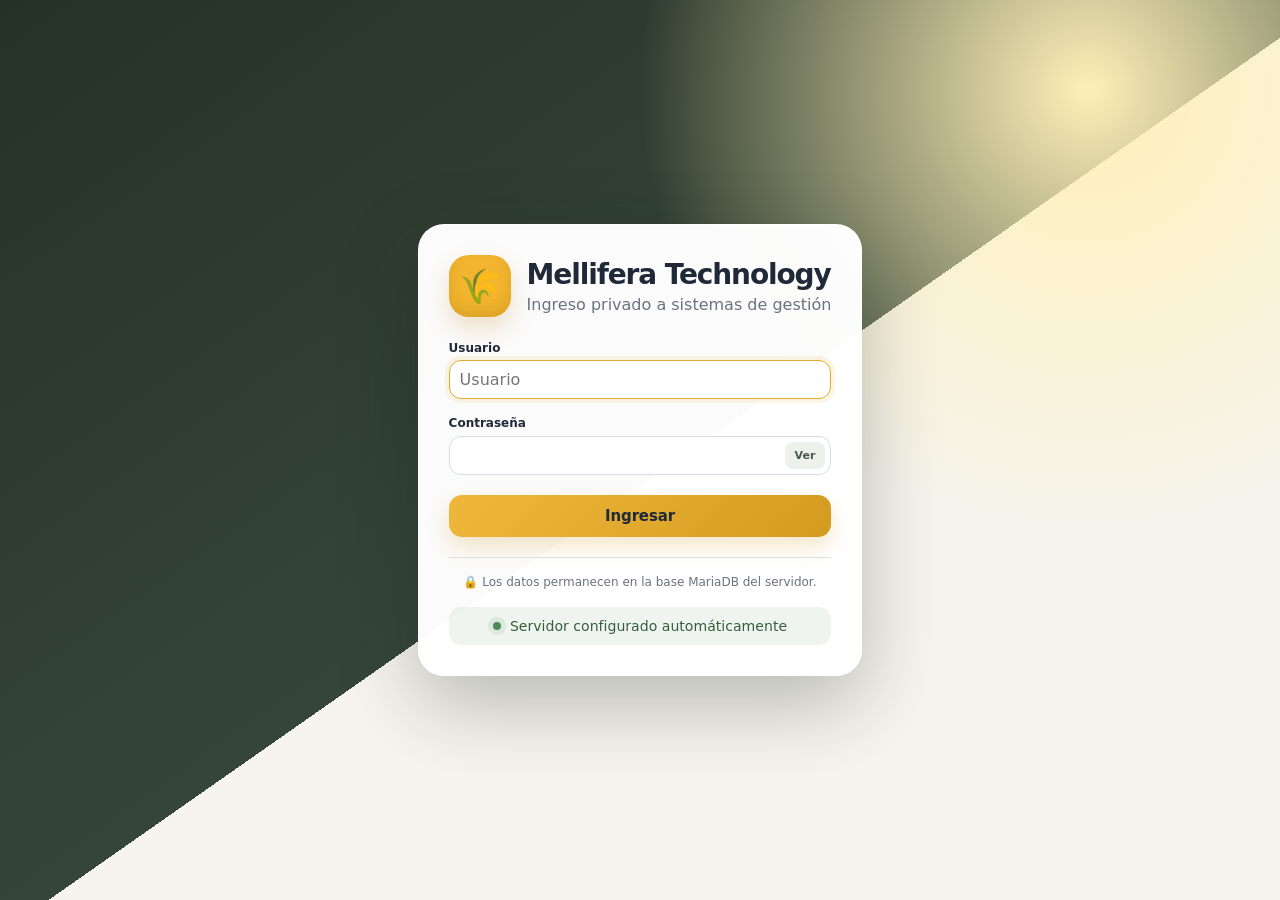
==== commit 130fce35: "Add files via upload" ====
--- a/index.html
+++ b/index.html
@@ -5,7 +5,7 @@
     <meta name="viewport" content="width=device-width, initial-scale=1">
     <meta name="theme-color" content="#263126">
     <title>Mellifera Technology · Gestión</title>
-    <link rel="stylesheet" href="assets/css/app.css?v=24.5.1">
+    <link rel="stylesheet" href="assets/css/app.css?v=24.9.0">
 </head>
 <body>
 <div id="app" class="app-loading">
@@ -13,6 +13,6 @@
 </div>
 <div id="toast-stack" class="toast-stack" aria-live="polite"></div>
 <script src="assets/js/config.js"></script>
-<script src="assets/js/app.js?v=24.5.1"></script>
+<script src="assets/js/app.js?v=24.9.0"></script>
 </body>
 </html>
--- a/assets/css/app.css
+++ b/assets/css/app.css
@@ -3848,3 +3848,502 @@
 
 .sale-auto-heading{display:flex;align-items:flex-start;justify-content:space-between;gap:14px;margin:14px 0 9px}
 .sale-auto-heading h3{margin:0 0 3px}.sale-auto-heading p{margin:0;color:var(--muted);font-size:.73rem;line-height:1.45}.sale-auto-heading>span{flex:0 0 auto;padding:5px 9px;border-radius:999px;background:#e7f3e8;color:#346347;font-size:.66rem;font-weight:900}
+
+
+/* V24.5.2 · La Ruda: venta desacoplada de Contabilidad */
+.sale-stock-only-note{display:flex;align-items:center;gap:10px;margin:14px 0;padding:11px 13px;border:1px solid #d8e5d8;border-radius:14px;background:#f5faf5;color:#425b48}.sale-stock-only-note strong{flex:0 0 auto}.sale-stock-only-note span{font-size:.76rem;line-height:1.4;color:#65756a}
+
+
+/* V24.5.3 · Contabilidad limpia: alta/edición en modal */
+.accounting-movements-layout{display:block;margin-top:16px}
+.accounting-modal-form{display:grid;gap:18px}
+.accounting-entry-tabs{display:grid;grid-template-columns:1fr 1fr;gap:10px;padding:4px;border-radius:18px;background:#edf3ed}
+.accounting-entry-tab{display:flex;align-items:center;gap:11px;min-height:72px;padding:12px 14px;border:1px solid transparent;border-radius:15px;background:transparent;color:#5d6b60;text-align:left;cursor:pointer;transition:.18s ease}
+.accounting-entry-tab>span{display:grid;place-items:center;width:36px;height:36px;border-radius:11px;background:#fff;font-size:1.35rem;font-weight:950;box-shadow:0 3px 10px rgba(45,74,54,.08)}
+.accounting-entry-tab strong,.accounting-entry-tab small{display:block}
+.accounting-entry-tab strong{font-size:.94rem}.accounting-entry-tab small{margin-top:3px;color:#7d897f;font-size:.69rem}
+.accounting-entry-tab.active{background:#fff;border-color:#cbdacb;box-shadow:0 8px 18px rgba(45,74,54,.09);color:#315d3d}
+.accounting-entry-tab.income.active>span{background:#e7f3e8;color:#347047}
+.accounting-entry-tab.expense.active>span{background:#f5ece9;color:#98533e}
+.accounting-modal-grid{display:grid;grid-template-columns:repeat(2,minmax(0,1fr));gap:13px}
+.accounting-modal-grid .accounting-income-allocation,.accounting-modal-description,.accounting-modal-receipt{grid-column:1/-1}
+.accounting-modal-actions{justify-content:flex-end;padding-top:4px;border-top:1px solid #e4ebe4}
+.accounting-modal-form .accounting-usd{min-height:68px;align-self:end}
+@media(max-width:700px){.accounting-entry-tabs,.accounting-modal-grid{grid-template-columns:1fr}.accounting-entry-tab{min-height:62px}.accounting-modal-grid .accounting-income-allocation,.accounting-modal-description,.accounting-modal-receipt{grid-column:auto}.accounting-modal-actions{display:grid;grid-template-columns:1fr}.accounting-modal-actions .btn{width:100%}}
+
+
+/* ============================================================
+   V24.5.4 · Manejo visible dentro de la colmena
+   ============================================================ */
+.app-shell:not(.livestock-app) .hive-management-live{
+    grid-column:1/-1;
+    display:grid;
+    gap:12px;
+    padding-top:4px;
+}
+.app-shell:not(.livestock-app) .hive-management-live-head{
+    display:flex;
+    align-items:flex-end;
+    justify-content:space-between;
+    gap:16px;
+    padding-top:12px;
+    border-top:1px solid rgba(90,115,93,.18);
+}
+.app-shell:not(.livestock-app) .hive-management-live-head>div{display:grid;gap:2px}
+.app-shell:not(.livestock-app) .hive-management-live-head small{
+    color:#6d7c70;
+    font-size:.62rem;
+    font-weight:950;
+    letter-spacing:.09em;
+}
+.app-shell:not(.livestock-app) .hive-management-live-head strong{
+    font-size:1rem;
+    color:#34483a;
+}
+.app-shell:not(.livestock-app) .hive-management-live-head>a{
+    font-size:.75rem;
+    font-weight:850;
+    color:#4f765c;
+    white-space:nowrap;
+}
+.app-shell:not(.livestock-app) .hive-management-live-grid{
+    display:grid;
+    grid-template-columns:repeat(3,minmax(0,1fr));
+    gap:10px;
+}
+.app-shell:not(.livestock-app) .hive-live-record{
+    min-width:0;
+    display:grid;
+    gap:8px;
+    padding:13px 14px;
+    border:1px solid rgba(85,124,96,.20);
+    border-left:4px solid #668d70;
+    border-radius:15px;
+    background:rgba(255,255,255,.84);
+    box-shadow:0 7px 18px rgba(50,77,57,.045);
+}
+.app-shell:not(.livestock-app) .hive-live-record-top{
+    display:flex;
+    align-items:center;
+    gap:9px;
+}
+.app-shell:not(.livestock-app) .hive-live-record-top>span{
+    width:31px;
+    height:31px;
+    display:grid;
+    place-items:center;
+    flex:0 0 auto;
+    border-radius:10px;
+    background:#e4efe6;
+    color:#416b50;
+    font-weight:950;
+}
+.app-shell:not(.livestock-app) .hive-live-record-top>div{display:grid;gap:1px}
+.app-shell:not(.livestock-app) .hive-live-record-top small{
+    color:#68776c;
+    font-size:.62rem;
+    font-weight:900;
+    text-transform:uppercase;
+    letter-spacing:.055em;
+}
+.app-shell:not(.livestock-app) .hive-live-record-top b{
+    color:#536159;
+    font-size:.72rem;
+}
+.app-shell:not(.livestock-app) .hive-live-record>strong{
+    font-size:.9rem;
+    line-height:1.25;
+    color:#33463a;
+}
+.app-shell:not(.livestock-app) .hive-live-record>p{
+    min-height:30px;
+    margin:0;
+    color:#78827a;
+    font-size:.74rem;
+    line-height:1.4;
+    display:-webkit-box;
+    -webkit-line-clamp:2;
+    -webkit-box-orient:vertical;
+    overflow:hidden;
+}
+.app-shell:not(.livestock-app) .hive-live-record>a{
+    justify-self:start;
+    color:#55745d;
+    font-size:.7rem;
+    font-weight:850;
+}
+.app-shell:not(.livestock-app) .hive-live-inspection{border-left-color:#648c70}
+.app-shell:not(.livestock-app) .hive-live-health{border-left-color:#36714e}
+.app-shell:not(.livestock-app) .hive-live-feeding{border-left-color:#7a936c}
+.app-shell:not(.livestock-app) .hive-live-harvest{border-left-color:#5c7b56}
+.app-shell:not(.livestock-app) .hive-management-live-empty{
+    display:flex;
+    align-items:center;
+    gap:11px;
+    min-height:68px;
+    padding:13px 15px;
+    border:1px dashed rgba(88,126,97,.25);
+    border-radius:14px;
+    background:rgba(255,255,255,.6);
+    color:#738078;
+}
+.app-shell:not(.livestock-app) .hive-management-live-empty>span{
+    font-size:24px;
+    color:#6d8b72;
+}
+.app-shell:not(.livestock-app) .hive-management-live-empty p{margin:0;font-size:.78rem;line-height:1.45}
+
+/* Comunidad conserva su identidad violeta */
+.community-app .hive-management-live-head{border-top-color:rgba(117,93,170,.16)}
+.community-app .hive-management-live-head small{color:#7b7099}
+.community-app .hive-management-live-head strong{color:#58458a}
+.community-app .hive-management-live-head>a{color:#6c55a8}
+.community-app .hive-live-record{
+    border-color:rgba(123,101,177,.18);
+    border-left-color:#856abb;
+    background:rgba(255,255,255,.82);
+    box-shadow:0 7px 18px rgba(79,61,120,.04);
+}
+.community-app .hive-live-record-top>span{background:#eee8fa;color:#6851a2}
+.community-app .hive-live-record>strong{color:#504173}
+.community-app .hive-live-record>a{color:#6d57a5}
+.community-app .hive-live-inspection{border-left-color:#8b73c2}
+.community-app .hive-live-health{border-left-color:#5f8a72}
+.community-app .hive-live-feeding{border-left-color:#ad7b58}
+.community-app .hive-live-harvest{border-left-color:#8f6e49}
+.community-app .hive-management-live-empty{border-color:rgba(126,104,180,.25);color:#7a7098}
+.community-app .hive-management-live-empty>span{color:#765eb0}
+
+@media(max-width:1000px){
+    .app-shell:not(.livestock-app) .hive-management-live-grid{grid-template-columns:repeat(2,minmax(0,1fr))}
+}
+@media(max-width:650px){
+    .app-shell:not(.livestock-app) .hive-management-live-head{align-items:flex-start;flex-direction:column;gap:6px}
+    .app-shell:not(.livestock-app) .hive-management-live-grid{grid-template-columns:1fr}
+}
+
+
+/* =========================================================
+   V24.6.0 · Responsive total para Gestión / Comunidad / Ganadería
+   ========================================================= */
+img{max-width:100%}
+.main-area{min-width:0}
+.topbar-heading,.topbar-actions,.topbar-user-menu,.panel,.form-card,.entity-card,.dashboard-card,.purchase-card,.kanban-card,.parcel-card,.cattle-card{min-width:0}
+.table-wrap{max-width:100%}
+
+@media(max-width:980px){
+    :root{--sidebar:min(86vw,320px)}
+    body{overflow-x:hidden}
+    .sidebar{width:var(--sidebar);max-width:320px;padding:18px 14px 22px;overflow-y:auto;-webkit-overflow-scrolling:touch}
+    .brand{padding:6px 6px 18px}
+    .nav-menu{gap:6px}
+    .nav-menu a{min-height:48px;padding:11px 12px;font-size:14px}
+    .sidebar-user{padding-top:14px}
+    .sidebar-footer{padding:12px 10px 0}
+    .topbar{align-items:flex-start;flex-wrap:wrap;gap:12px;padding:14px 14px 16px}
+    .topbar-heading{flex:1 1 210px}
+    .topbar p{font-size:12px;line-height:1.4}
+    .topbar-actions{order:3;width:100%;margin-left:0;display:flex;flex-wrap:wrap;gap:8px;overflow:visible}
+    .topbar-actions>*{min-width:0}
+    .topbar-actions .btn,.topbar-actions>a.btn,.topbar-actions>button,.topbar-actions>.app-switcher{flex:1 1 180px}
+    .topbar-user-menu{display:flex;align-items:center;gap:8px;flex-wrap:wrap;margin-left:auto}
+    .content{padding:14px 14px 82px}
+    .panel,.form-card{padding:16px}
+    .panel-header{flex-direction:column;align-items:flex-start;gap:10px}
+    .summary-pills,.filter-row-simple,.purchase-summary,.restore-form{flex-wrap:wrap}
+    .balance-strip{display:grid;grid-template-columns:1fr;gap:10px}
+    .balance-strip-title,.person-balance{min-width:0}
+    .filter-bar{display:grid;grid-template-columns:1fr;align-items:stretch}
+    .filter-bar>*{min-width:0}
+    .filter-panel{grid-template-columns:1fr !important;gap:10px}
+    .filter-panel-title,.filter-actions{grid-column:auto !important}
+    .filter-actions{display:grid;grid-template-columns:repeat(2,minmax(0,1fr));gap:8px}
+    .search-field{min-width:0}
+    .form-actions{display:grid;grid-template-columns:repeat(2,minmax(0,1fr));gap:8px}
+    .form-actions .btn{width:100%}
+    .table-wrap{overflow:auto hidden;-webkit-overflow-scrolling:touch;padding-bottom:6px}
+    .data-table{min-width:720px}
+    .row-actions{flex-wrap:wrap;justify-content:flex-start}
+    .purchase-card-main,.community-purchase-card,.purchase-detail-layout,.backup-hero,.backup-row,.parcel-event-timeline article,.pasture-record-card dl,.community-purchase-items article{min-width:0}
+    .la-ruda-tabs,.technical-tabs,.activities-subtabs,.community-subtabs,.livestock-subtabs{display:flex;gap:8px;overflow-x:auto;padding-bottom:4px;scrollbar-width:thin;white-space:nowrap}
+    .la-ruda-tabs a,.technical-tabs a,.activities-subtabs a,.community-subtabs a,.livestock-subtabs a{flex:0 0 auto;white-space:nowrap}
+    .app-modal-body{padding:16px}
+    .modal-attachment-grid{grid-template-columns:repeat(2,minmax(0,1fr))}
+}
+
+@media(max-width:760px){
+    .dashboard-grid,.card-grid,.purchase-card-grid,.accounting-summary-grid,.activity-preview-grid,.archived-activity-grid,.overdue-controls-grid,.pasture-record-grid,.livestock-dashboard-grid,.queen-rearing-grid,.season-grid,.rain-summary-grid,.soil-summary-grid,.soil-v20-grid,.material-visual-grid,.published-products-grid,.models-3d-grid,.fabrication-grid,.la-ruda-order-grid,.la-ruda-product-grid,.health-summary-grid,.health-target-grid,.health-evidence-grid,.herd-card-grid,.cattle-operations-grid,.rotation-parcel-grid,.parcel-detail-grid,.hive-detail-grid,.community-hive-detail-grid,.document-grid,.category-card-grid,.fixed-category-grid,.material-category-grid,.material-state-grid,.attention-grid,.condition-alert-grid,.selection-grid,.nested-grid{grid-template-columns:1fr !important}
+    .purchase-card-main{grid-template-columns:1fr;align-items:flex-start}
+    .purchase-month{width:76px;height:76px}
+    .purchase-total,.community-purchase-amount,.purchase-completed-by{text-align:left;align-items:flex-start}
+    .purchase-card-footer{flex-direction:column;align-items:flex-start;gap:6px}
+    .purchase-detail-layout,.characteristics-layout,.modal-form-layout,.technical-modal-layout,.form-grid.two-columns,.two-columns,.category-selection-grid,.technical-hive-picker,.harvest-hive-grid{grid-template-columns:1fr !important}
+    .backup-row{grid-template-columns:1fr auto;align-items:flex-start}
+    .backup-file-icon{display:none}
+    .community-purchase-card,.community-purchase-items article{grid-template-columns:1fr !important}
+    .hero-upload-form,.queen-entry-form,.inline-entry-form,.upload-form,.photo-upload-form{grid-template-columns:1fr !important}
+    .cattle-profile-hero,.hive-profile-hero,.purchase-total-hero,.performance-hero{grid-template-columns:1fr !important;align-items:flex-start}
+    .cattle-profile-main,.cattle-profile-stats{padding-left:20px;padding-right:20px}
+    .cattle-profile-stats{grid-template-columns:1fr 1fr}
+    .apiculture-hero-overlay{min-height:240px;padding:20px;flex-direction:column;align-items:flex-start;justify-content:flex-end}
+    .hero-upload-form{width:100%}
+    .technical-view-hero,.inspection-view-grid,.activity-view-grid,.accounting-modal-grid{grid-template-columns:1fr !important}
+    .photo-grid,.media-grid,.modal-attachment-grid{grid-template-columns:repeat(2,minmax(0,1fr)) !important}
+}
+
+@media(max-width:560px){
+    html{font-size:14px}
+    .menu-button{font-size:23px}
+    .topbar h1{font-size:22px}
+    .topbar{padding:12px 12px 14px}
+    .topbar-actions .btn,.topbar-actions>a.btn,.topbar-actions>button,.topbar-actions>.app-switcher{flex:1 1 100%}
+    .topbar-user-menu{width:100%;justify-content:space-between}
+    .content{padding:12px 12px 72px}
+    .panel,.form-card{padding:14px}
+    .form-actions,.filter-actions{grid-template-columns:1fr}
+    .photo-grid,.media-grid,.modal-attachment-grid,.community-people-balances,.cattle-profile-stats,.technical-summary-grid,.performance-summary{grid-template-columns:1fr !important}
+    .data-table{min-width:640px}
+    .app-modal,.app-modal-wide{max-height:94vh;border-radius:22px 22px 0 0}
+    .app-modal>header{padding:14px 16px}
+    .app-modal>header h2{font-size:18px}
+    .activity-thumb{width:calc(100% + 28px);height:96px;margin:-14px -14px 10px}
+    .hive-card-cover{height:128px}
+    .community-purchase-date{align-items:flex-start}
+}
+
+
+/* V24.6.1 · Ficha de colmena: historial con las mismas tarjetas de Manejo */
+.app-shell:not(.livestock-app) .hive-inline-technical-history{
+    grid-column:1/-1;
+    min-width:0;
+    margin-top:4px;
+    padding-top:16px;
+    border-top:1px solid rgba(91,126,98,.15);
+}
+.app-shell:not(.livestock-app) .hive-inline-technical-grid{
+    margin-top:12px;
+}
+.community-app .hive-inline-technical-history{
+    border-top-color:rgba(117,93,170,.16);
+}
+@media(max-width:760px){
+    .app-shell:not(.livestock-app) .hive-inline-technical-grid{
+        grid-template-columns:1fr !important;
+    }
+    .app-shell:not(.livestock-app) .hive-inline-technical-grid .technical-record-card{
+        max-width:none;
+        width:100%;
+    }
+}
+
+
+/* =========================================================
+   V24.6.2 · Ficha de colmena: Registrar → Temporada → Historial compacto
+   ========================================================= */
+.app-shell:not(.livestock-app) .hive-management-center .hive-management-create.create-first{
+    order:1 !important;
+    grid-column:1/-1;
+}
+.app-shell:not(.livestock-app) .hive-management-center .hive-technical-title{
+    order:2 !important;
+}
+.app-shell:not(.livestock-app) .hive-management-center .hive-technical-metrics{
+    order:2 !important;
+}
+.app-shell:not(.livestock-app) .hive-management-center .hive-inline-technical-history{
+    order:3 !important;
+    grid-column:1/-1;
+    margin-top:2px;
+    padding-top:14px;
+}
+.app-shell:not(.livestock-app) .hive-history-chip-grid{
+    display:grid;
+    grid-template-columns:repeat(auto-fill,minmax(155px,220px));
+    gap:8px;
+    justify-content:start;
+    margin-top:10px;
+}
+.app-shell:not(.livestock-app) .hive-history-chip{
+    min-width:0;
+    min-height:42px;
+    padding:9px 12px;
+    border:1px solid #dce6de;
+    border-left:4px solid #5f8069;
+    border-radius:11px;
+    background:#fff;
+    color:#385244;
+    text-align:left;
+    box-shadow:0 4px 11px rgba(43,72,53,.04);
+    cursor:pointer;
+    transition:transform .18s ease,border-color .18s ease,box-shadow .18s ease;
+}
+.app-shell:not(.livestock-app) .hive-history-chip:hover{
+    transform:translateY(-1px);
+    border-color:#9bb4a1;
+    box-shadow:0 7px 16px rgba(43,72,53,.08);
+}
+.app-shell:not(.livestock-app) .hive-history-chip strong{
+    display:block;
+    overflow:hidden;
+    text-overflow:ellipsis;
+    white-space:nowrap;
+    font-size:.76rem;
+    line-height:1.2;
+}
+.app-shell:not(.livestock-app) .hive-history-chip-inspection{border-left-color:#648c70}
+.app-shell:not(.livestock-app) .hive-history-chip-health{border-left-color:#36714e}
+.app-shell:not(.livestock-app) .hive-history-chip-feeding{border-left-color:#7a936c}
+.app-shell:not(.livestock-app) .hive-history-chip-harvest{border-left-color:#5c7b56}
+.community-app .hive-history-chip{
+    border-color:rgba(123,101,177,.20);
+    border-left-color:#856abb;
+    color:#58458a;
+    box-shadow:0 4px 11px rgba(79,61,120,.04);
+}
+.community-app .hive-history-chip:hover{border-color:#b7a8da;box-shadow:0 7px 16px rgba(79,61,120,.08)}
+.community-app .hive-history-chip-health{border-left-color:#5f8a72}
+.community-app .hive-history-chip-feeding{border-left-color:#ad7b58}
+.community-app .hive-history-chip-harvest{border-left-color:#8f6e49}
+@media(max-width:700px){
+    .app-shell:not(.livestock-app) .hive-management-center .hive-technical-title,
+    .app-shell:not(.livestock-app) .hive-management-center .hive-technical-metrics{
+        grid-column:1/-1 !important;
+    }
+    .app-shell:not(.livestock-app) .hive-history-chip-grid{
+        grid-template-columns:repeat(2,minmax(0,1fr));
+    }
+}
+@media(max-width:430px){
+    .app-shell:not(.livestock-app) .hive-history-chip-grid{grid-template-columns:1fr}
+}
+
+
+/* V24.6.3 · Número de cliente Apiario La Ruda */
+.la-ruda-customer-code{display:inline-flex;align-items:center;gap:8px;margin:0 10px 10px 0;padding:7px 10px;border-radius:11px;background:#edf5ef;border:1px solid #d5e7d8;color:#345d40}
+.la-ruda-customer-code small{font-size:.58rem;font-weight:900;letter-spacing:.08em;color:#6e8172}
+.la-ruda-customer-code strong{font-size:.82rem;letter-spacing:.04em}
+.la-ruda-customer-code.compact{display:flex;width:max-content;margin:10px 0 5px;padding:5px 8px;border-radius:9px}
+@media(max-width:560px){.la-ruda-customer-code{width:100%;justify-content:space-between;margin-right:0}.la-ruda-customer-code.compact{width:max-content}}
+
+
+/* V24.6.4 · La Ruda: fotos por pedido + Entregados por temporada */
+.la-ruda-order-photos{margin:18px 0;padding:16px;border:1px solid var(--line);border-radius:16px;background:var(--surface-soft)}
+.la-ruda-order-photo-form{display:grid;grid-template-columns:minmax(180px,1fr) minmax(180px,1fr) auto;gap:9px;align-items:end;margin-bottom:12px}
+.la-ruda-order-photo-grid{display:grid;grid-template-columns:repeat(auto-fill,minmax(120px,160px));gap:10px}
+.la-ruda-order-photo-grid article{position:relative;min-width:0;border:1px solid var(--line);border-radius:13px;background:#fff;padding:6px;overflow:hidden}
+.la-ruda-order-photo-open{display:block;width:100%;padding:0;border:0;background:transparent;text-align:left;color:inherit}
+.la-ruda-order-photo-open img{display:block;width:100%;height:92px;object-fit:cover;border-radius:9px;background:#eef1ec}
+.la-ruda-order-photo-open strong{display:block;margin:6px 3px 2px;font-size:.72rem;white-space:nowrap;overflow:hidden;text-overflow:ellipsis}
+.la-ruda-order-photo-grid .icon-button{position:absolute;top:10px;right:10px;width:27px;height:27px}
+.la-ruda-delivered-filter{display:grid;grid-template-columns:minmax(240px,1fr) minmax(180px,260px) minmax(170px,230px);gap:14px;align-items:end;margin-bottom:16px}
+.la-ruda-delivered-filter h3{margin:2px 0 4px}.la-ruda-delivered-filter p{margin:0;color:var(--muted);font-size:.75rem}
+@media(max-width:850px){.la-ruda-delivered-filter,.la-ruda-order-photo-form{grid-template-columns:1fr}.la-ruda-order-photo-grid{grid-template-columns:repeat(3,minmax(0,1fr))}}
+@media(max-width:560px){.la-ruda-order-photo-grid{grid-template-columns:repeat(2,minmax(0,1fr))}.la-ruda-order-photo-open img{height:88px}}
+
+.la-ruda-delivered-filter-actions{display:flex;gap:8px;align-items:end}.la-ruda-delivered-filter-actions .btn{flex:1}
+@media(max-width:850px){.la-ruda-delivered-filter-actions{display:grid;grid-template-columns:1fr 1fr}}
+@media(max-width:560px){.la-ruda-delivered-filter-actions{grid-template-columns:1fr}}
+
+
+/* ============================================================
+   Gestión Ganadera · Pasturas / curva forrajera v24.7.0
+   ============================================================ */
+.pasture-summary-grid{display:grid;grid-template-columns:repeat(4,minmax(0,1fr));gap:14px;margin-bottom:18px}.pasture-summary-grid>div{background:var(--surface);border:1px solid var(--line);border-radius:16px;padding:17px 18px;box-shadow:var(--shadow)}.pasture-summary-grid>div.warning{background:#fffaf0;border-color:#f3d89d}.pasture-summary-grid span,.pasture-summary-grid strong,.pasture-summary-grid small{display:block}.pasture-summary-grid span{font-size:10px;text-transform:uppercase;letter-spacing:.05em;color:var(--muted);font-weight:850}.pasture-summary-grid strong{font-size:29px;margin:7px 0 4px}.pasture-summary-grid small{font-size:11px;color:var(--muted)}
+.pasture-curve-panel,.pasture-parcel-curve-panel{margin-bottom:18px;background:linear-gradient(150deg,#fff,#f8fcf8)}.pasture-chart-wrap{overflow:hidden}.pasture-chart{width:100%;min-width:760px;height:auto;display:block}.pasture-chart-bg{fill:#fbfdf9;stroke:#dfe9dd;stroke-width:1}.pasture-chart-gridline{stroke:#d9e4d7;stroke-width:1}.pasture-chart-monthline{stroke:#eef2ec;stroke-width:1}.pasture-chart-ylabel{font-size:13px;fill:#536452;font-weight:750}.pasture-chart-month{font-size:12px;fill:#718071;font-weight:700}.pasture-curve-series path{fill:none;stroke-width:5;stroke-linecap:round;stroke-linejoin:round;opacity:.9}.pasture-curve-series circle{stroke:#fff;stroke-width:3}.pasture-flowering-marker text{font-size:17px;fill:#6f4f13}.pasture-chart-legend{display:flex;flex-wrap:wrap;gap:8px 14px;padding:12px 3px 2px}.pasture-chart-legend-item{display:grid;grid-template-columns:12px auto;column-gap:7px;align-items:center;font-size:11px}.pasture-chart-legend-item i{width:12px;height:4px;border-radius:99px;grid-row:1/span 2}.pasture-chart-legend-item b{font-size:11px}.pasture-chart-legend-item small{grid-column:2;color:var(--muted);font-size:9px}.pasture-chart-note{margin-top:10px;padding:9px 11px;border-radius:10px;background:#f6f8f4;color:#667465;font-size:10px}.pasture-chart-note span{margin-right:5px}.pasture-chart-empty{min-height:160px;display:flex;flex-direction:column;align-items:center;justify-content:center;text-align:center;border:1px dashed #cad7c8;border-radius:14px;background:#fbfdf9;color:#637163}.pasture-chart-empty>span{font-size:35px;color:#6f9c75}.pasture-chart-empty strong{margin-top:5px}.pasture-chart-empty small{margin-top:4px;max-width:440px}.pasture-chart-wrap.compact .pasture-chart-legend{max-height:92px;overflow:auto}
+.series-0 path,.series-0 circle,.series-0 i{stroke:#397a52;background:#397a52;fill:#397a52}.series-1 path,.series-1 circle,.series-1 i{stroke:#d99913;background:#d99913;fill:#d99913}.series-2 path,.series-2 circle,.series-2 i{stroke:#3976bd;background:#3976bd;fill:#3976bd}.series-3 path,.series-3 circle,.series-3 i{stroke:#7856ad;background:#7856ad;fill:#7856ad}.series-4 path,.series-4 circle,.series-4 i{stroke:#bd5260;background:#bd5260;fill:#bd5260}.series-5 path,.series-5 circle,.series-5 i{stroke:#338f8a;background:#338f8a;fill:#338f8a}.series-6 path,.series-6 circle,.series-6 i{stroke:#9a6d3a;background:#9a6d3a;fill:#9a6d3a}.series-7 path,.series-7 circle,.series-7 i{stroke:#5d7160;background:#5d7160;fill:#5d7160}
+.pasture-plan-grid{display:grid;grid-template-columns:repeat(auto-fill,minmax(350px,1fr));gap:14px}.pasture-plan-card{border:1px solid var(--line);border-radius:17px;padding:16px;background:#fff;box-shadow:0 7px 22px rgba(53,53,34,.05)}.pasture-plan-card.outside-season{border-color:#edc57c;background:#fffdf8}.pasture-plan-card header{display:flex;align-items:flex-start;justify-content:space-between;gap:12px}.pasture-plan-card header>div{display:flex;gap:10px;min-width:0}.pasture-plan-icon{width:40px;height:40px;display:grid;place-items:center;border-radius:12px;background:#eaf6ec;color:#397a52;font-size:25px;font-weight:900}.pasture-plan-card h3{margin:0;font-size:17px}.pasture-plan-card header p{margin:3px 0 0;color:var(--muted);font-size:11px}.pasture-season-badge{padding:5px 8px;border-radius:999px;font-size:9px;font-weight:900;white-space:nowrap}.pasture-season-badge.success{background:#e5f5e8;color:#23603a}.pasture-season-badge.warning{background:#fff0d5;color:#8a5700}.pasture-season-badge.neutral{background:#eef1ee;color:#607060}.pasture-plan-parcels{display:flex;gap:5px;flex-wrap:wrap;margin:13px 0}.pasture-plan-parcels span{background:#eff5ec;color:#4b654d;border:1px solid #d7e5d3;border-radius:999px;padding:4px 8px;font-size:9px;font-weight:800}.pasture-plan-card dl{display:grid;grid-template-columns:repeat(2,minmax(0,1fr));gap:7px;margin:0}.pasture-plan-card dl div{padding:8px 9px;border-radius:10px;background:#f9faf7;border:1px solid #edf0ea}.pasture-plan-card dt{font-size:8px;text-transform:uppercase;color:var(--muted);font-weight:850}.pasture-plan-card dd{margin:4px 0 0;font-size:11px;font-weight:750;line-height:1.35}.pasture-reseed-banner{margin-top:11px;padding:10px 11px;border-radius:11px;background:#edf7ef;color:#346340}.pasture-reseed-banner.warning{background:#fff6df;color:#7f5b08}.pasture-reseed-banner.danger{background:#fff0ee;color:#9a3027}.pasture-reseed-banner strong,.pasture-reseed-banner small{display:block}.pasture-reseed-banner strong{font-size:11px}.pasture-reseed-banner small{margin-top:2px;font-size:9px;opacity:.75}.pasture-ideal-note,.pasture-plan-notes{font-size:10px;line-height:1.45;margin:10px 0 0;color:#556255}.pasture-plan-notes{padding:9px;background:#fafaf7;border-radius:10px}.pasture-plan-card .entity-actions{margin-top:12px;align-items:center}
+.pasture-form-intro{display:flex;gap:12px;align-items:center;padding:13px 14px;margin-bottom:16px;border-radius:13px;background:#edf7ef;border:1px solid #d5ead9}.pasture-form-intro>span{font-size:31px;color:#397a52}.pasture-form-intro strong,.pasture-form-intro small{display:block}.pasture-form-intro small{margin-top:3px;color:#5f765f;font-size:10px}.pasture-form-section{margin:18px 0;padding-top:16px;border-top:1px solid var(--line)}.pasture-form-section>div:first-child strong,.pasture-form-section>div:first-child small{display:block}.pasture-form-section>div:first-child small{margin-top:3px;color:var(--muted);font-size:10px}.pasture-phenology-grid{display:grid;grid-template-columns:repeat(3,minmax(0,1fr));gap:11px;margin-top:11px}.pasture-parcel-selector{display:grid;grid-template-columns:repeat(3,minmax(0,1fr));gap:9px;margin-top:11px}.pasture-parcel-option{position:relative;display:flex;gap:9px;align-items:center;padding:11px;border:1px solid var(--line);border-radius:12px;background:#fff;cursor:pointer}.pasture-parcel-option input{position:absolute;opacity:0;pointer-events:none}.pasture-parcel-option>span{width:22px;height:22px;display:grid;place-items:center;border:2px solid #d4dbd2;border-radius:50%;color:transparent;font-size:10px}.pasture-parcel-option:has(input:checked){border-color:#5f9668;background:#eff8f0}.pasture-parcel-option:has(input:checked)>span{background:#397a52;border-color:#397a52;color:#fff}.pasture-parcel-option strong,.pasture-parcel-option small{display:block}.pasture-parcel-option strong{font-size:11px}.pasture-parcel-option small{margin-top:2px;color:var(--muted);font-size:9px}
+@media(max-width:1100px){.pasture-summary-grid{grid-template-columns:repeat(2,1fr)}.pasture-phenology-grid,.pasture-parcel-selector{grid-template-columns:repeat(2,1fr)}}
+@media(max-width:700px){.pasture-summary-grid,.pasture-phenology-grid,.pasture-parcel-selector,.pasture-plan-card dl{grid-template-columns:1fr}.pasture-plan-grid{grid-template-columns:1fr}.pasture-plan-card header{flex-direction:column}.pasture-chart-wrap{overflow-x:auto}.pasture-chart{min-width:720px}}
+
+/* ============================================================
+   Apiario La Ruda v24.8.0 · pedidos en lectura + tags + cupones
+   ============================================================ */
+.la-ruda-order-tags{display:flex;flex-wrap:wrap;gap:6px;margin:11px 0 13px}.la-ruda-order-tags span{display:inline-flex;align-items:center;gap:5px;padding:6px 9px;border:1px solid #dce7d8;border-radius:999px;background:#f1f7ef;color:#405c43;font-size:10px;font-weight:750;line-height:1.2}.la-ruda-order-tags span strong{font-size:10px;color:#294b31}.la-ruda-order-tags.empty span{background:#f6f6f3;border-color:#e6e8e2;color:var(--muted);font-weight:650}
+.la-ruda-order-code{display:inline-flex;align-items:center;gap:8px;margin-top:9px;padding:6px 9px;border:1px solid #e1e6de;border-radius:10px;background:#f8faf6}.la-ruda-order-code span{font-size:9px;color:var(--muted);font-weight:800;text-transform:uppercase}.la-ruda-order-code strong{font-size:11px}.la-ruda-order-head-actions{display:flex;gap:7px;flex-wrap:wrap;justify-content:flex-end}.la-ruda-edit-banner{display:flex;align-items:center;gap:10px;margin:14px 0 5px;padding:10px 12px;border:1px solid #ead29c;border-radius:12px;background:#fff8e9}.la-ruda-edit-banner strong{color:#725314}.la-ruda-edit-banner span{font-size:10px;color:#806d45}.production-stage.readonly{cursor:default}.production-stage.readonly:hover{transform:none}.la-ruda-order-item:not(.is-editing) .production-stage{user-select:text}
+.la-ruda-coupon-head{display:grid;grid-template-columns:1fr auto;gap:20px;align-items:center;margin-bottom:14px}.la-ruda-coupon-head h2{margin:3px 0 5px}.la-ruda-coupon-head p{margin:0;max-width:720px;color:var(--muted);font-size:11px}.la-ruda-coupon-stats{display:flex;gap:8px}.la-ruda-coupon-stats>span{min-width:92px;padding:11px 13px;border:1px solid var(--line);border-radius:13px;background:#fafbf8;text-align:center}.la-ruda-coupon-stats small,.la-ruda-coupon-stats strong{display:block}.la-ruda-coupon-stats small{color:var(--muted);font-size:9px;text-transform:uppercase;font-weight:850}.la-ruda-coupon-stats strong{margin-top:3px;font-size:21px}.la-ruda-coupon-search{display:grid;grid-template-columns:minmax(260px,1fr) auto auto;gap:9px;align-items:end;margin-bottom:14px}.la-ruda-coupon-grid{display:grid;grid-template-columns:repeat(auto-fill,minmax(260px,1fr));gap:12px}.la-ruda-coupon-card{padding:16px;border:1px solid var(--line);border-top:5px solid #5f9668;border-radius:17px;background:#fff;box-shadow:var(--shadow-soft)}.la-ruda-coupon-card.used{border-top-color:#888f87;background:#fafafa}.la-ruda-coupon-card header{display:flex;justify-content:space-between;gap:12px;align-items:start}.la-ruda-coupon-card header small,.la-ruda-coupon-card header strong{display:block}.la-ruda-coupon-card header small{font-size:8px;text-transform:uppercase;color:var(--muted);font-weight:850}.la-ruda-coupon-card header strong{margin-top:3px;font-size:16px;letter-spacing:.02em}.la-ruda-coupon-card header>span{padding:5px 8px;border-radius:999px;background:#e5f4e8;color:#2f6941;font-size:9px;font-weight:900}.la-ruda-coupon-card.used header>span{background:#eceeeb;color:#646b63}.la-ruda-coupon-card h3{margin:13px 0 4px}.la-ruda-coupon-card>p{margin:0 0 13px;color:var(--muted);font-size:10px}.la-ruda-coupon-card>.btn{width:100%}.la-ruda-coupon-used{padding:10px 11px;border-radius:11px;background:#eef0ed}.la-ruda-coupon-used strong,.la-ruda-coupon-used small{display:block}.la-ruda-coupon-used strong{font-size:11px;color:#596157}.la-ruda-coupon-used small{margin-top:3px;color:var(--muted);font-size:9px}
+@media(max-width:760px){.la-ruda-coupon-head{grid-template-columns:1fr}.la-ruda-coupon-stats{display:grid;grid-template-columns:repeat(3,1fr)}.la-ruda-coupon-stats>span{min-width:0}.la-ruda-coupon-search{grid-template-columns:1fr}.la-ruda-order-head-actions{justify-content:flex-start;margin-top:10px}}
+
+
+
+/* V24.9.0 · Refresh visual general + La Ruda simplificado */
+:root{
+    --bg:#f3f5f8;
+    --surface:#ffffff;
+    --surface-soft:#f7f9fc;
+    --text:#1f2937;
+    --muted:#6b7280;
+    --line:#dce3ec;
+    --primary:#d29a1f;
+    --primary-dark:#9f7112;
+    --primary-soft:#fff4d6;
+    --green:#2f7d57;
+    --green-soft:#ecf8f1;
+    --shadow:0 18px 45px rgba(15,23,42,.08);
+    --radius:20px;
+    --sidebar:278px;
+}
+body{background:radial-gradient(circle at top right,rgba(255,227,155,.35),transparent 24rem),linear-gradient(180deg,#f7f9fc 0%,#f1f5f9 100%)}
+.app-shell{grid-template-columns:calc(var(--sidebar) + 18px) 1fr;gap:18px;padding:18px;min-height:100vh}
+.sidebar{inset:18px auto 18px 18px;width:var(--sidebar);border:1px solid rgba(255,255,255,.24);border-radius:28px;background:linear-gradient(180deg,#17212d 0%,#1f2937 100%);box-shadow:0 24px 60px rgba(15,23,42,.24)}
+.brand{padding:10px 12px 22px;border-bottom:1px solid rgba(255,255,255,.1)}
+.brand-icon{width:52px;height:52px;border-radius:18px;background:linear-gradient(135deg,#f3be3c,#de9611);box-shadow:inset 0 -8px 14px rgba(127,74,0,.22),0 10px 24px rgba(232,177,37,.24)}
+.nav-menu{gap:7px;margin-top:24px}
+.nav-menu-tools{display:flex;align-items:center;justify-content:space-between;padding:0 10px 8px;color:#a8b6c9;font-size:11px;font-weight:800;text-transform:uppercase;letter-spacing:.08em}
+.nav-menu-tools button{border:0;background:rgba(255,255,255,.08);color:#fff;width:30px;height:30px;border-radius:10px}
+.nav-menu a{min-height:48px;padding:12px 14px;border-radius:15px;color:#d7dfeb;font-weight:700;letter-spacing:-.01em}
+.nav-menu a span{width:26px;height:26px;border-radius:9px;background:rgba(255,255,255,.08);font-size:15px}
+.nav-menu a:hover{background:rgba(255,255,255,.08);box-shadow:inset 0 0 0 1px rgba(255,255,255,.06)}
+.nav-menu a.active{background:linear-gradient(135deg,#fff7da,#ffeab1);color:#1f2937;box-shadow:0 12px 28px rgba(234,184,60,.25)}
+.nav-menu a.active span{background:rgba(31,41,55,.08)}
+.sidebar-user{margin-top:auto;display:flex;align-items:center;gap:12px;padding:16px 12px 8px;border-top:1px solid rgba(255,255,255,.1)}
+.sidebar-user strong{color:#fff}
+.sidebar-user a{display:block;margin-top:2px;color:#bcc7d6;font-size:12px}
+.sidebar-avatar,.user-chip span{display:grid;place-items:center;background:linear-gradient(135deg,#f0b736,#df9d18);color:#1f2937;font-weight:800;box-shadow:0 8px 20px rgba(223,157,24,.25)}
+.sidebar-avatar{width:44px;height:44px;border-radius:14px}
+.sidebar-footer{margin-top:12px;border-top:0;padding:0 12px 12px;color:#94a3b8}
+.main-area{grid-column:2;min-width:0;padding-left:0}
+.topbar{margin-top:2px;min-height:92px;padding:18px 24px;border:1px solid rgba(255,255,255,.62);border-radius:26px;background:rgba(255,255,255,.72);box-shadow:0 18px 40px rgba(15,23,42,.06);backdrop-filter:blur(18px)}
+.topbar-heading h1{font-size:clamp(24px,2vw,34px);letter-spacing:-.04em}
+.topbar-heading p{font-size:13px;color:#64748b}
+.topbar-actions,.topbar-user-menu{display:flex;align-items:center;gap:10px;flex-wrap:wrap}
+.topbar-user-menu{margin-left:6px}
+.user-chip{display:inline-flex;align-items:center;gap:10px;padding:7px 12px;border-radius:999px;background:#f8fafc;border:1px solid #e2e8f0;color:#334155;font-weight:700}
+.user-chip span{width:32px;height:32px;border-radius:50%}
+.content{padding:26px 6px 64px;max-width:1880px}
+.panel,.form-card,.entity-card,.dashboard-card,.la-ruda-order-card,.la-ruda-product-card,.published-product-card,.model-3d-card,.parcel-card,.cattle-card,.community-hive-card,.hive-visual-card{border-color:rgba(211,219,230,.9);box-shadow:0 16px 38px rgba(15,23,42,.06)}
+.panel,.form-card,.entity-card{background:rgba(255,255,255,.92)}
+.dashboard-card,.entity-card,.la-ruda-order-card,.la-ruda-product-card,.published-product-card,.model-3d-card,.parcel-card,.cattle-card,.community-hive-card,.hive-visual-card{transition:transform .22s ease,box-shadow .22s ease,border-color .22s ease}
+.dashboard-card:hover,.entity-card:hover,.la-ruda-order-card:hover,.la-ruda-product-card:hover,.published-product-card:hover,.model-3d-card:hover,.parcel-card:hover,.cattle-card:hover,.community-hive-card:hover,.hive-visual-card:hover{transform:translateY(-4px);box-shadow:0 20px 42px rgba(15,23,42,.11)}
+.btn{border-radius:13px;min-height:42px;padding:10px 16px;font-weight:780;letter-spacing:-.01em}
+.btn-primary{background:linear-gradient(135deg,#f0b83b,#d29a1f);color:#1f2937;box-shadow:0 10px 22px rgba(210,154,31,.24)}
+.btn-secondary{background:#eef3f9;color:#334155;border:1px solid #dbe3ee}
+.btn-ghost{background:rgba(255,255,255,.72);color:#475569;border:1px solid #d7e0ea}
+.btn-danger{background:#fff1ef;color:#b63a2b;border:1px solid #f6d2cc}
+.icon-button{border-radius:12px}
+.search-field,.filter-bar,.la-ruda-tabs,.livestock-section-tabs,.technical-tabs{border:1px solid #dde5ef;background:rgba(255,255,255,.84);box-shadow:0 10px 24px rgba(15,23,42,.04)}
+.filter-bar,.la-ruda-delivered-filter,.la-ruda-coupon-search{border-radius:18px}
+input,select,textarea{border-color:#d5ddeb;border-radius:12px;background:#fff}
+input:focus,select:focus,textarea:focus{border-color:#e0ac2e;box-shadow:0 0 0 4px rgba(224,172,46,.12)}
+.la-ruda-summary article,.pasture-summary-grid>div{position:relative;overflow:hidden;background:linear-gradient(180deg,#ffffff 0%,#f9fbfd 100%)}
+.la-ruda-summary article::after,.pasture-summary-grid>div::after{content:'';position:absolute;width:78px;height:78px;border-radius:50%;right:-30px;bottom:-34px;background:rgba(210,154,31,.09)}
+.la-ruda-tabs,.livestock-section-tabs,.technical-tabs{display:flex;gap:8px;flex-wrap:wrap;padding:8px;border-radius:18px;margin-bottom:18px}
+.la-ruda-tabs a,.livestock-section-tabs a,.technical-tabs a{padding:10px 14px;border-radius:12px;font-weight:750;color:#475569}
+.la-ruda-tabs a.active,.livestock-section-tabs a.active,.technical-tabs a.active{background:#ffffff;color:#1f2937;box-shadow:0 10px 22px rgba(15,23,42,.08)}
+.models-3d-head-simple{display:flex;align-items:center;justify-content:space-between;gap:20px;padding:22px 24px;background:linear-gradient(135deg,#ffffff,#f7f9fc);border:1px solid #dde6f0}
+.models-3d-head-simple .eyebrow{display:none}
+.models-3d-head-simple h2{margin:0;font-size:1.55rem}
+.models-3d-head-simple p{margin:6px 0 0;color:#64748b;max-width:720px}
+.community-app .sidebar{background:linear-gradient(180deg,#3a2b69 0%,#4f3c87 100%)}
+.community-app .nav-menu a.active{background:linear-gradient(135deg,#f1eaff,#e1d5ff);color:#37295e}
+.community-app .btn-primary{background:linear-gradient(135deg,#8d71d7,#6f5bb7);color:#fff;box-shadow:0 10px 24px rgba(111,91,183,.24)}
+.community-app .user-chip,.community-app .btn-secondary{border-color:#e3daf5;background:#f7f4fd}
+.community-app .sidebar-avatar,.community-app .user-chip span{background:linear-gradient(135deg,#b8a2ef,#8e70d7);color:#241740;box-shadow:0 8px 20px rgba(141,113,215,.26)}
+.livestock-app .sidebar{background:linear-gradient(180deg,#26362a 0%,#334939 100%)}
+.livestock-app .nav-menu a.active{background:linear-gradient(135deg,#eef7e6,#dbeccf);color:#23351f}
+.livestock-app .btn-primary{background:linear-gradient(135deg,#98c06d,#6b9a45);color:#16311d;box-shadow:0 10px 24px rgba(107,154,69,.22)}
+.livestock-app .sidebar-avatar,.livestock-app .user-chip span{background:linear-gradient(135deg,#b4d790,#83b565);color:#193121;box-shadow:0 8px 20px rgba(131,181,101,.28)}
+.app-shell.community-app,.app-shell.livestock-app{grid-template-columns:calc(var(--sidebar) + 18px) 1fr}
+@media(max-width:1200px){.topbar{padding:16px 18px}.content{padding-inline:0}.app-shell{padding:14px;gap:14px}.sidebar{inset:14px auto 14px 14px}}
+@media(max-width:980px){.app-shell,.app-shell.community-app,.app-shell.livestock-app{display:block;padding:0}.sidebar{inset:0 auto 0 0;border-radius:0 24px 24px 0;width:min(82vw,var(--sidebar));transform:translateX(-105%);transition:transform .25s ease}.sidebar.open{transform:translateX(0)}.main-area{padding:14px}.topbar{border-radius:22px}.menu-button{display:inline-flex;align-items:center;justify-content:center;width:42px;height:42px;border-radius:12px;background:#fff;border:1px solid #dbe3ed}}
+@media(max-width:640px){.topbar{padding:14px 14px;gap:14px}.topbar-user-menu{width:100%;justify-content:space-between}.topbar-actions{width:100%}.btn{width:auto}.la-ruda-tabs,.livestock-section-tabs,.technical-tabs{overflow:auto;flex-wrap:nowrap}.models-3d-head-simple{flex-direction:column;align-items:flex-start}}
